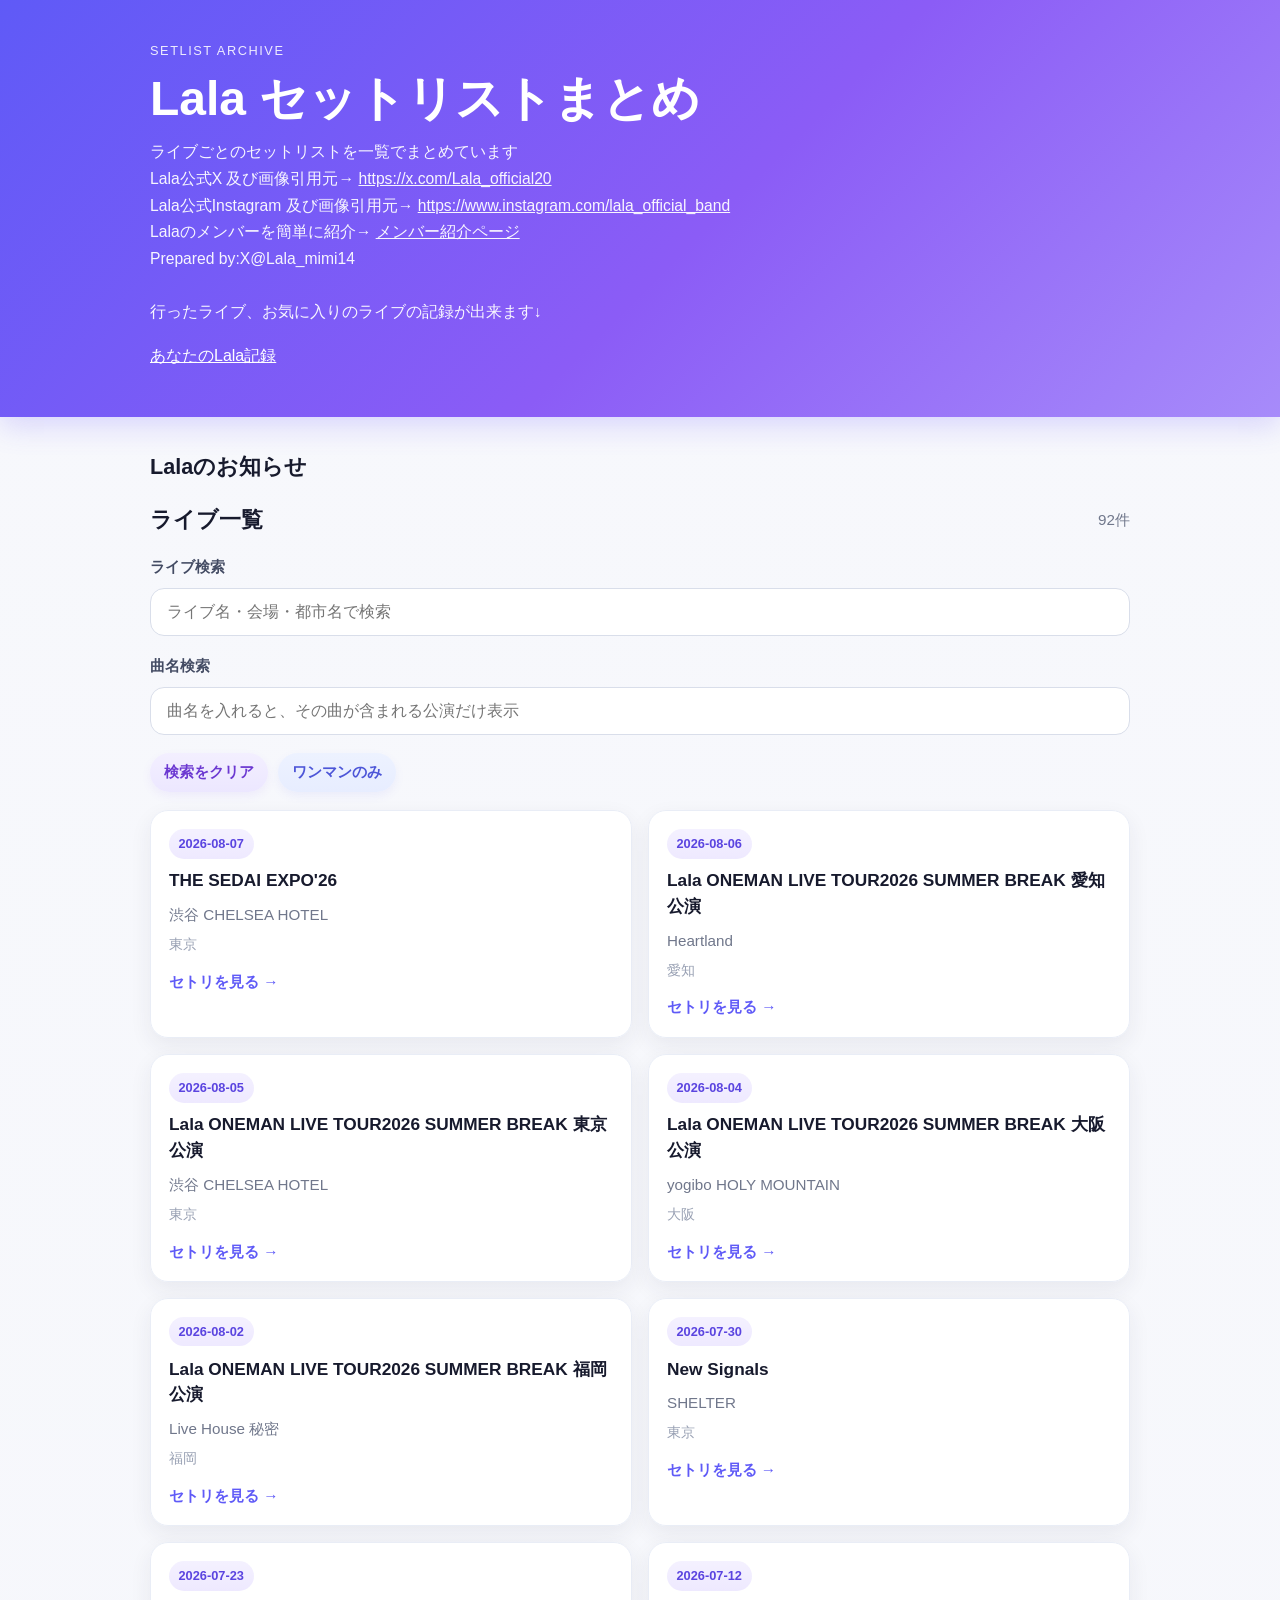
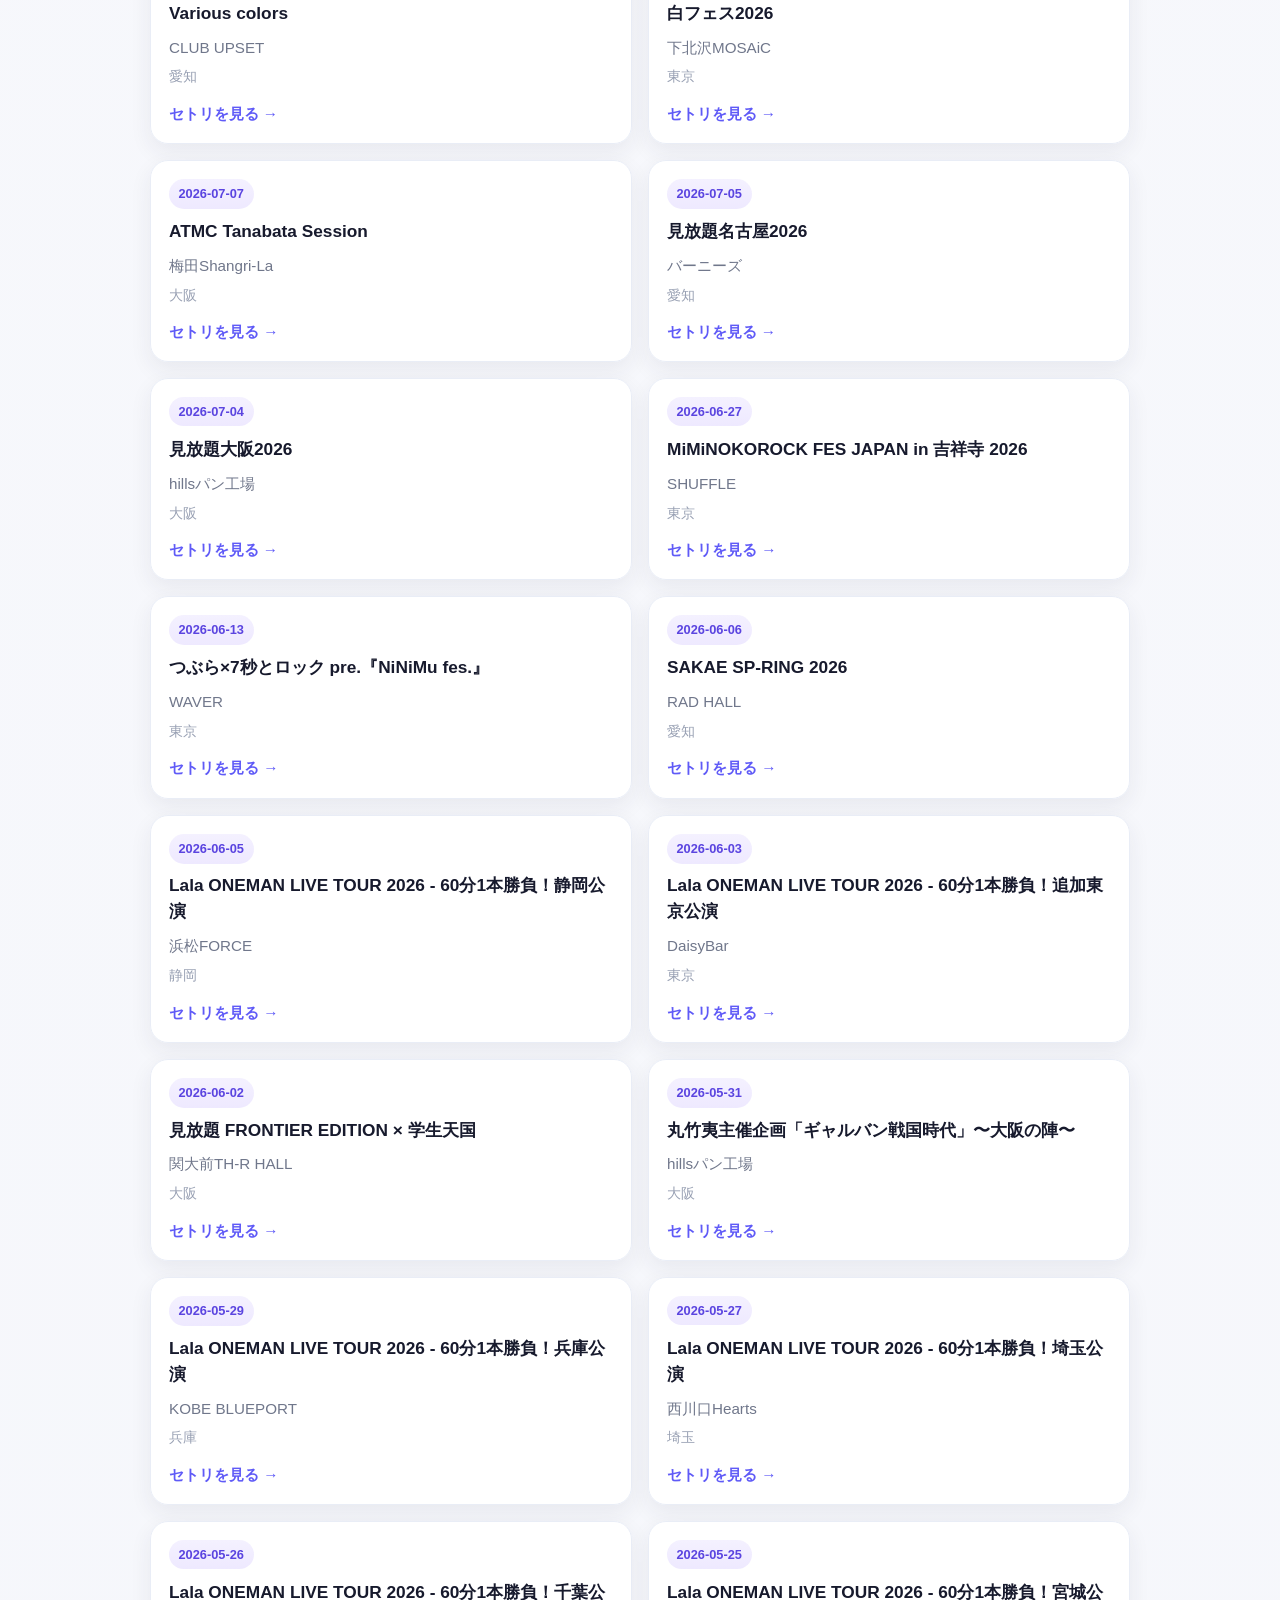
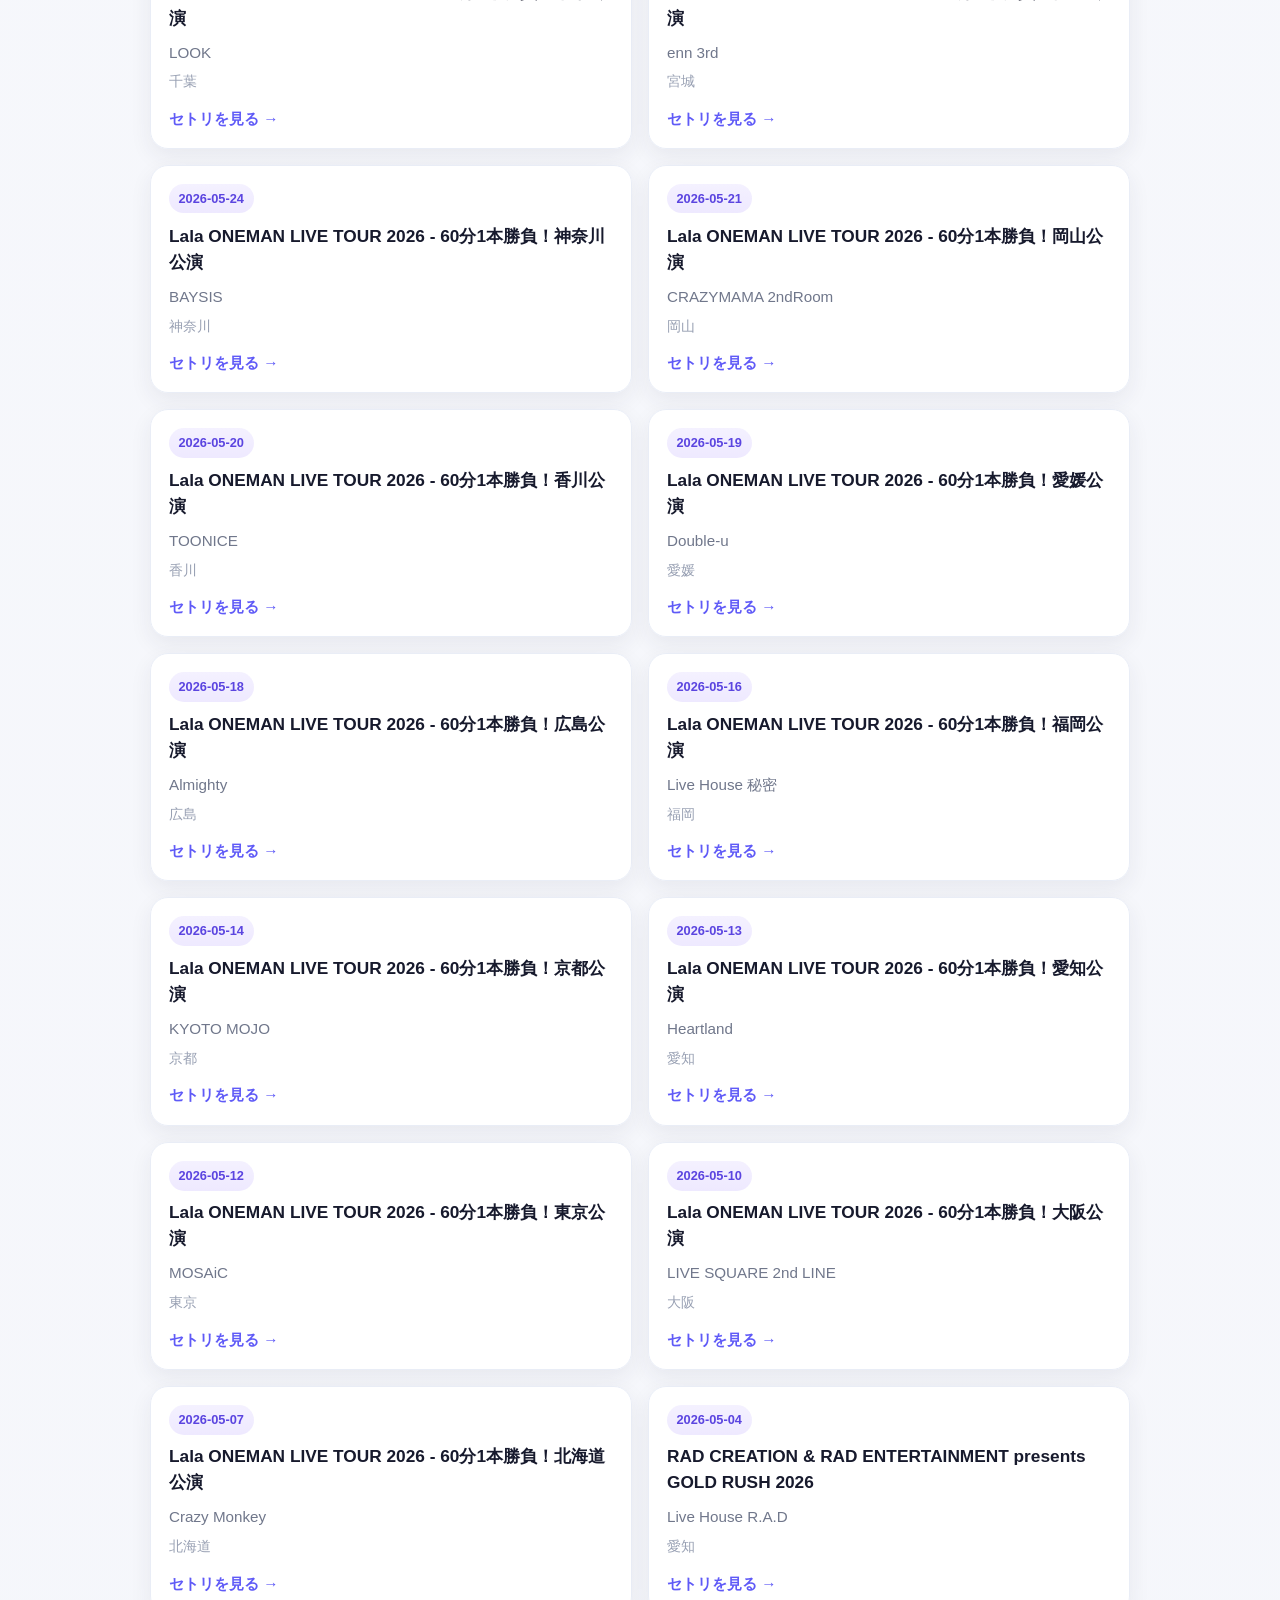
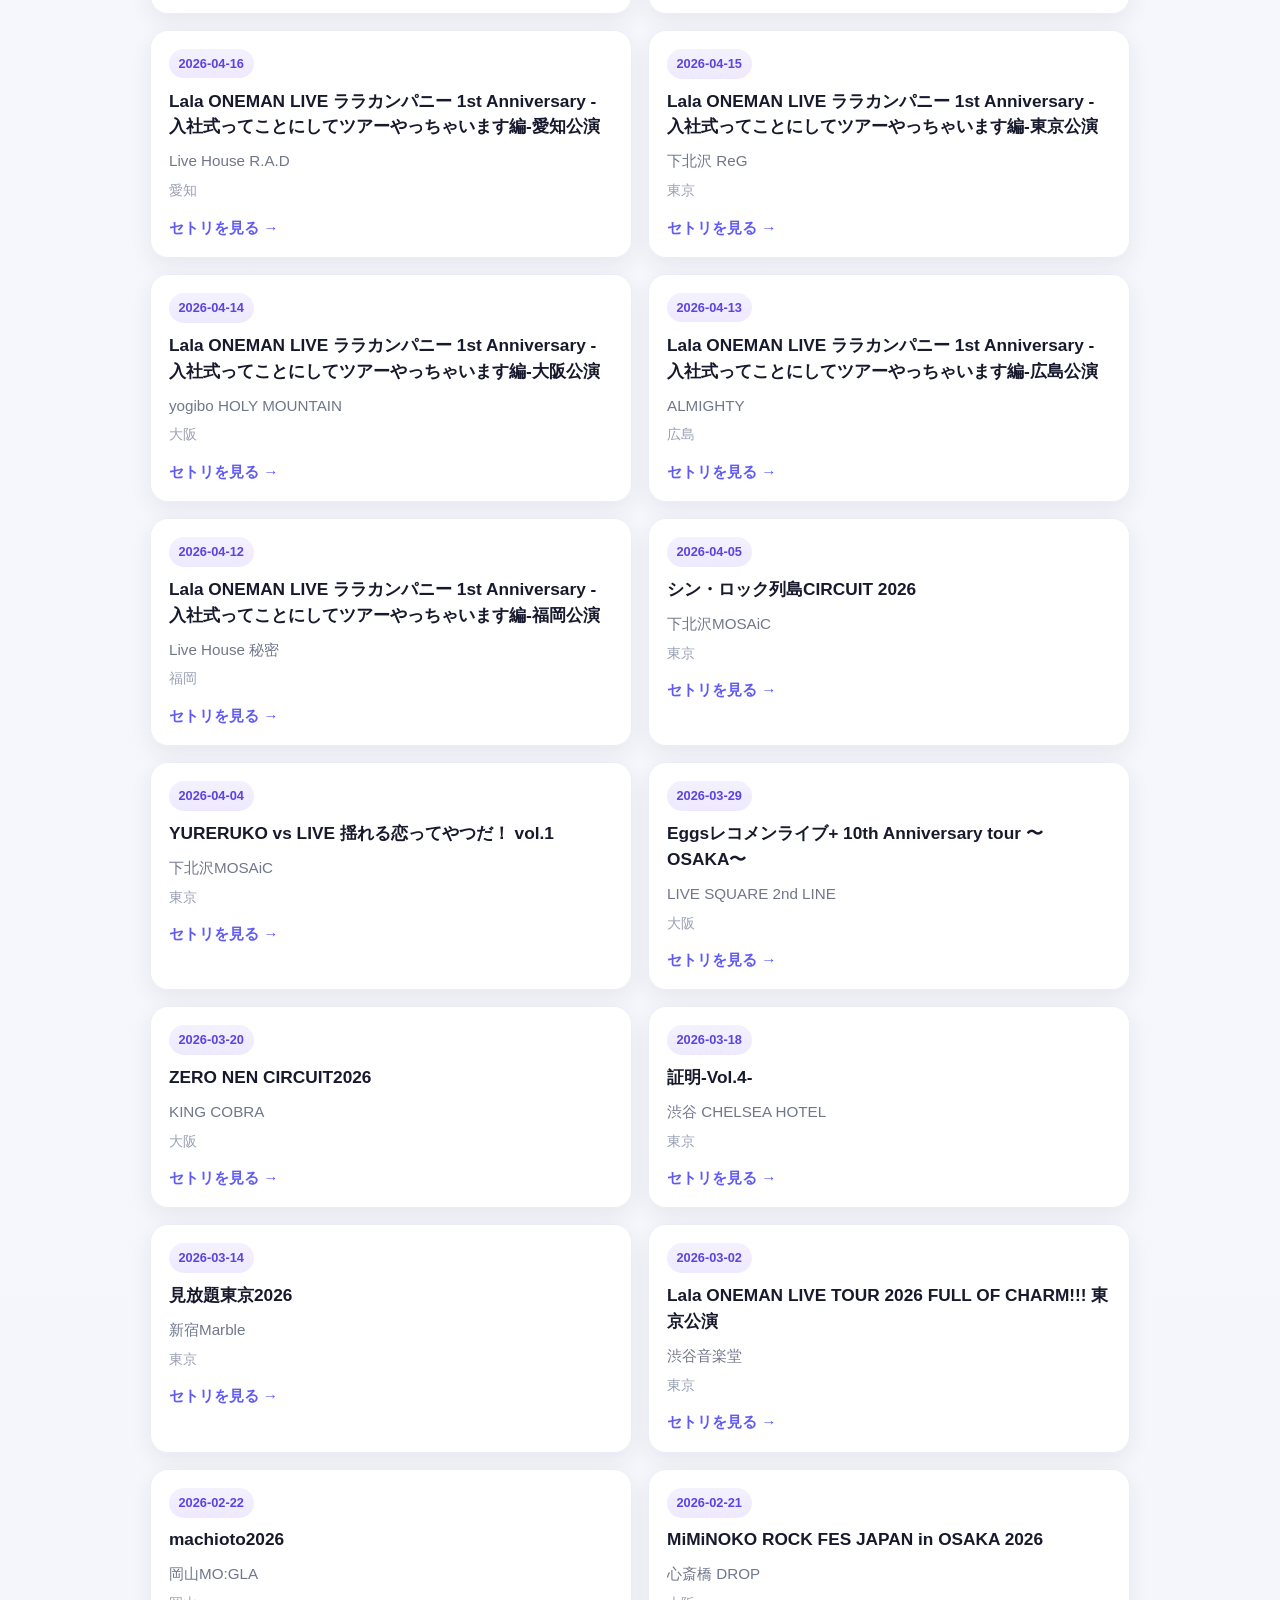
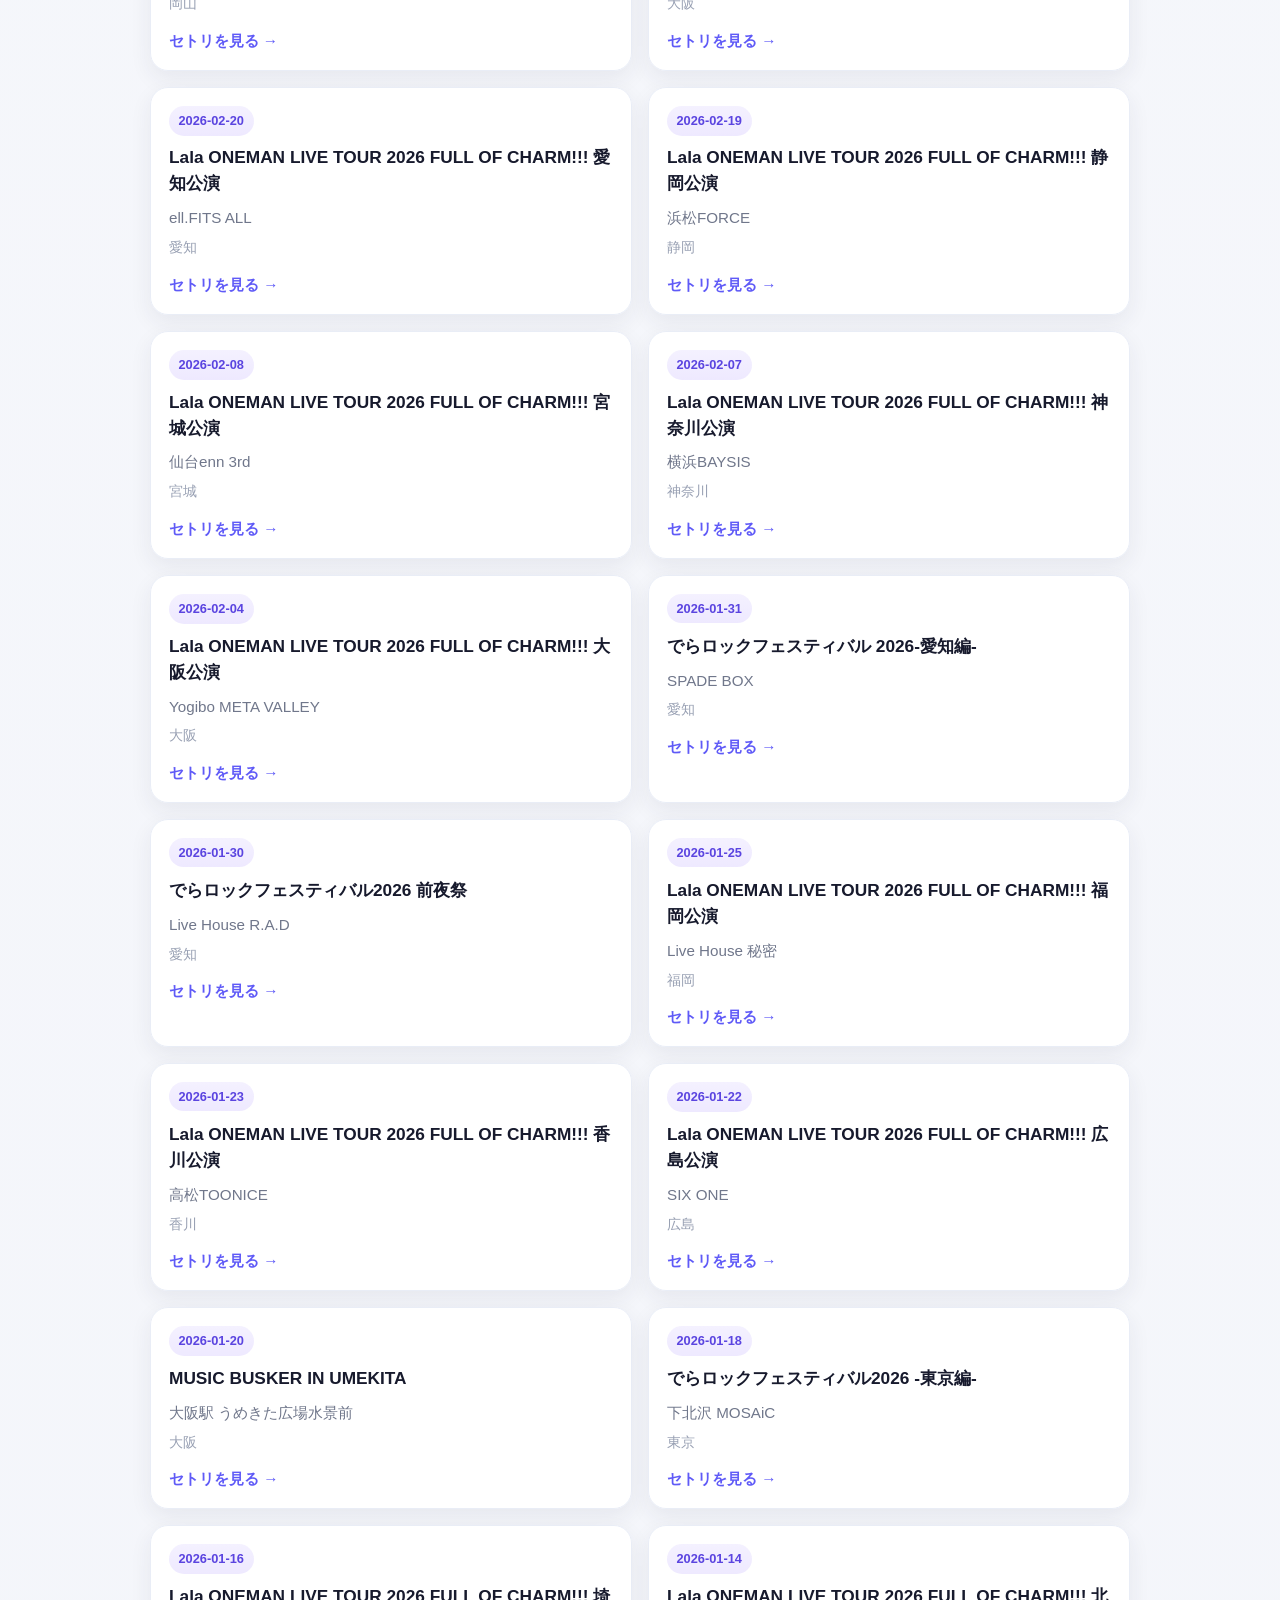
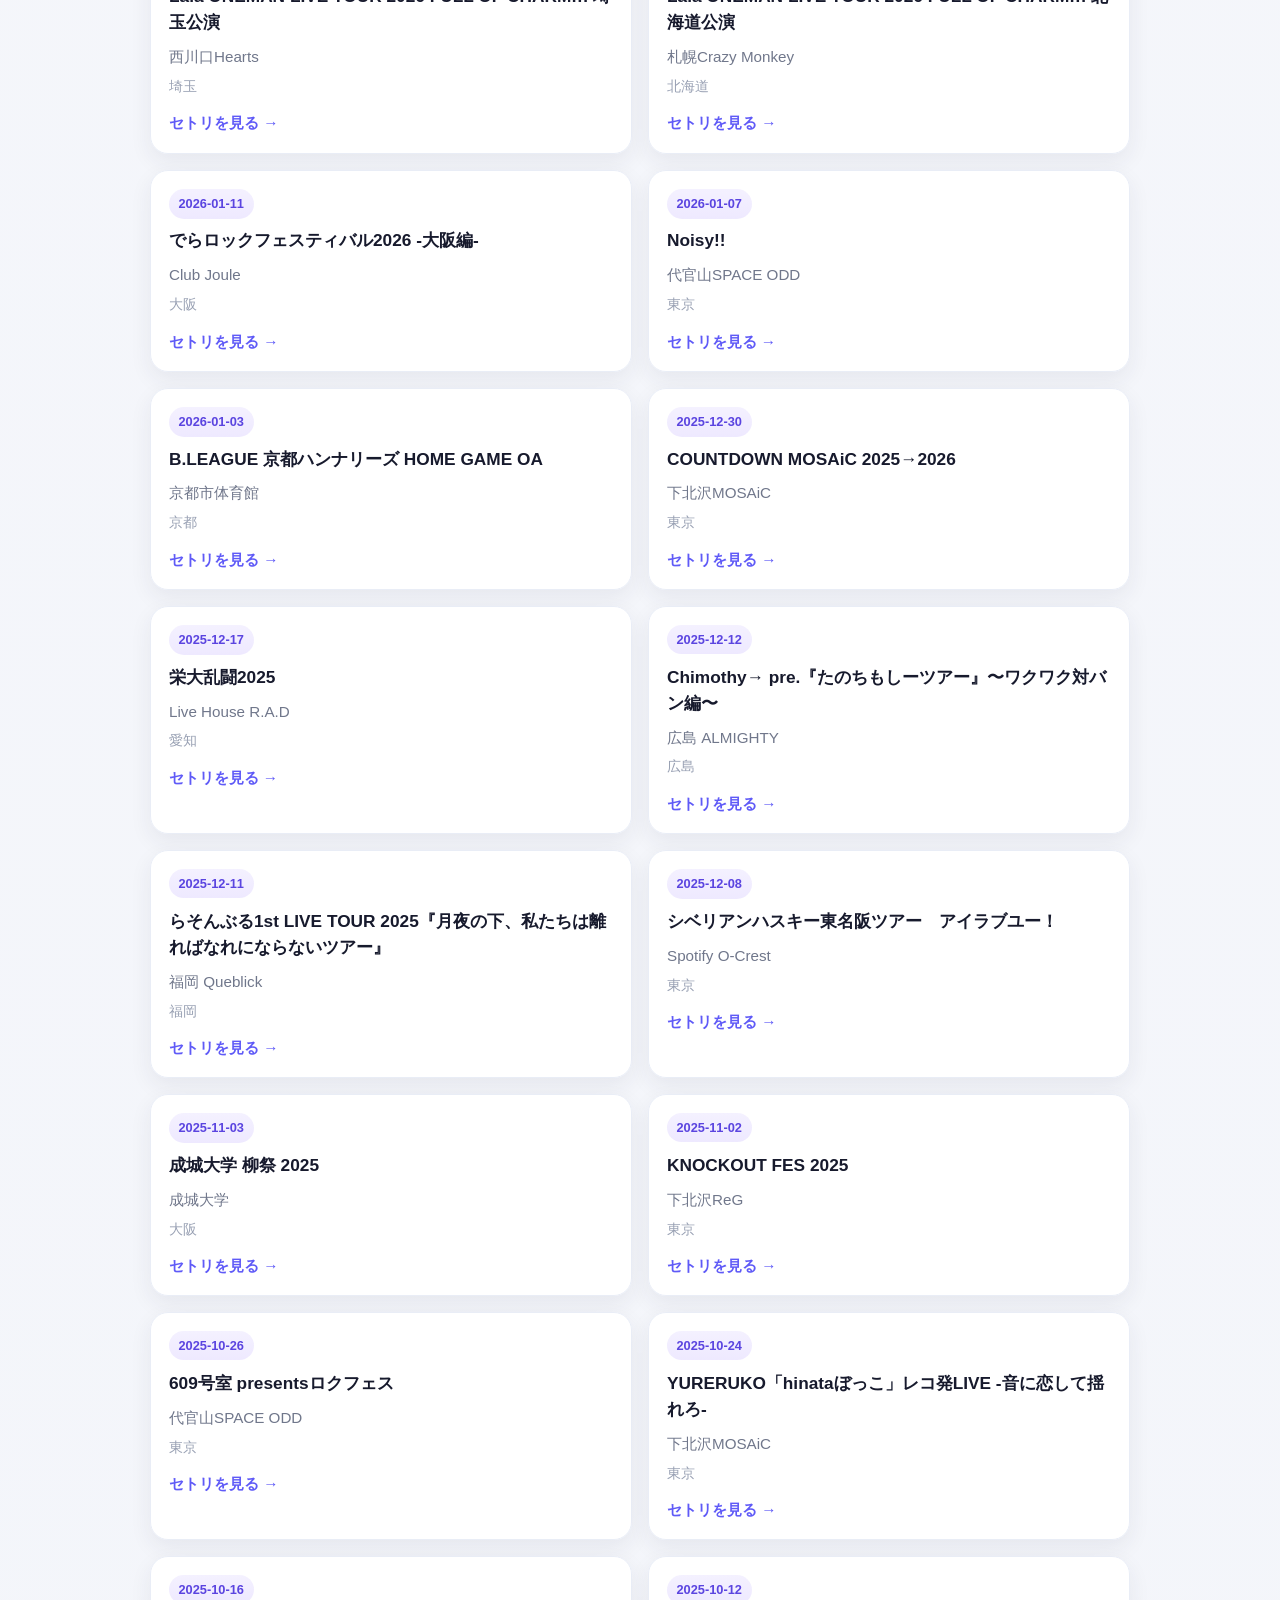
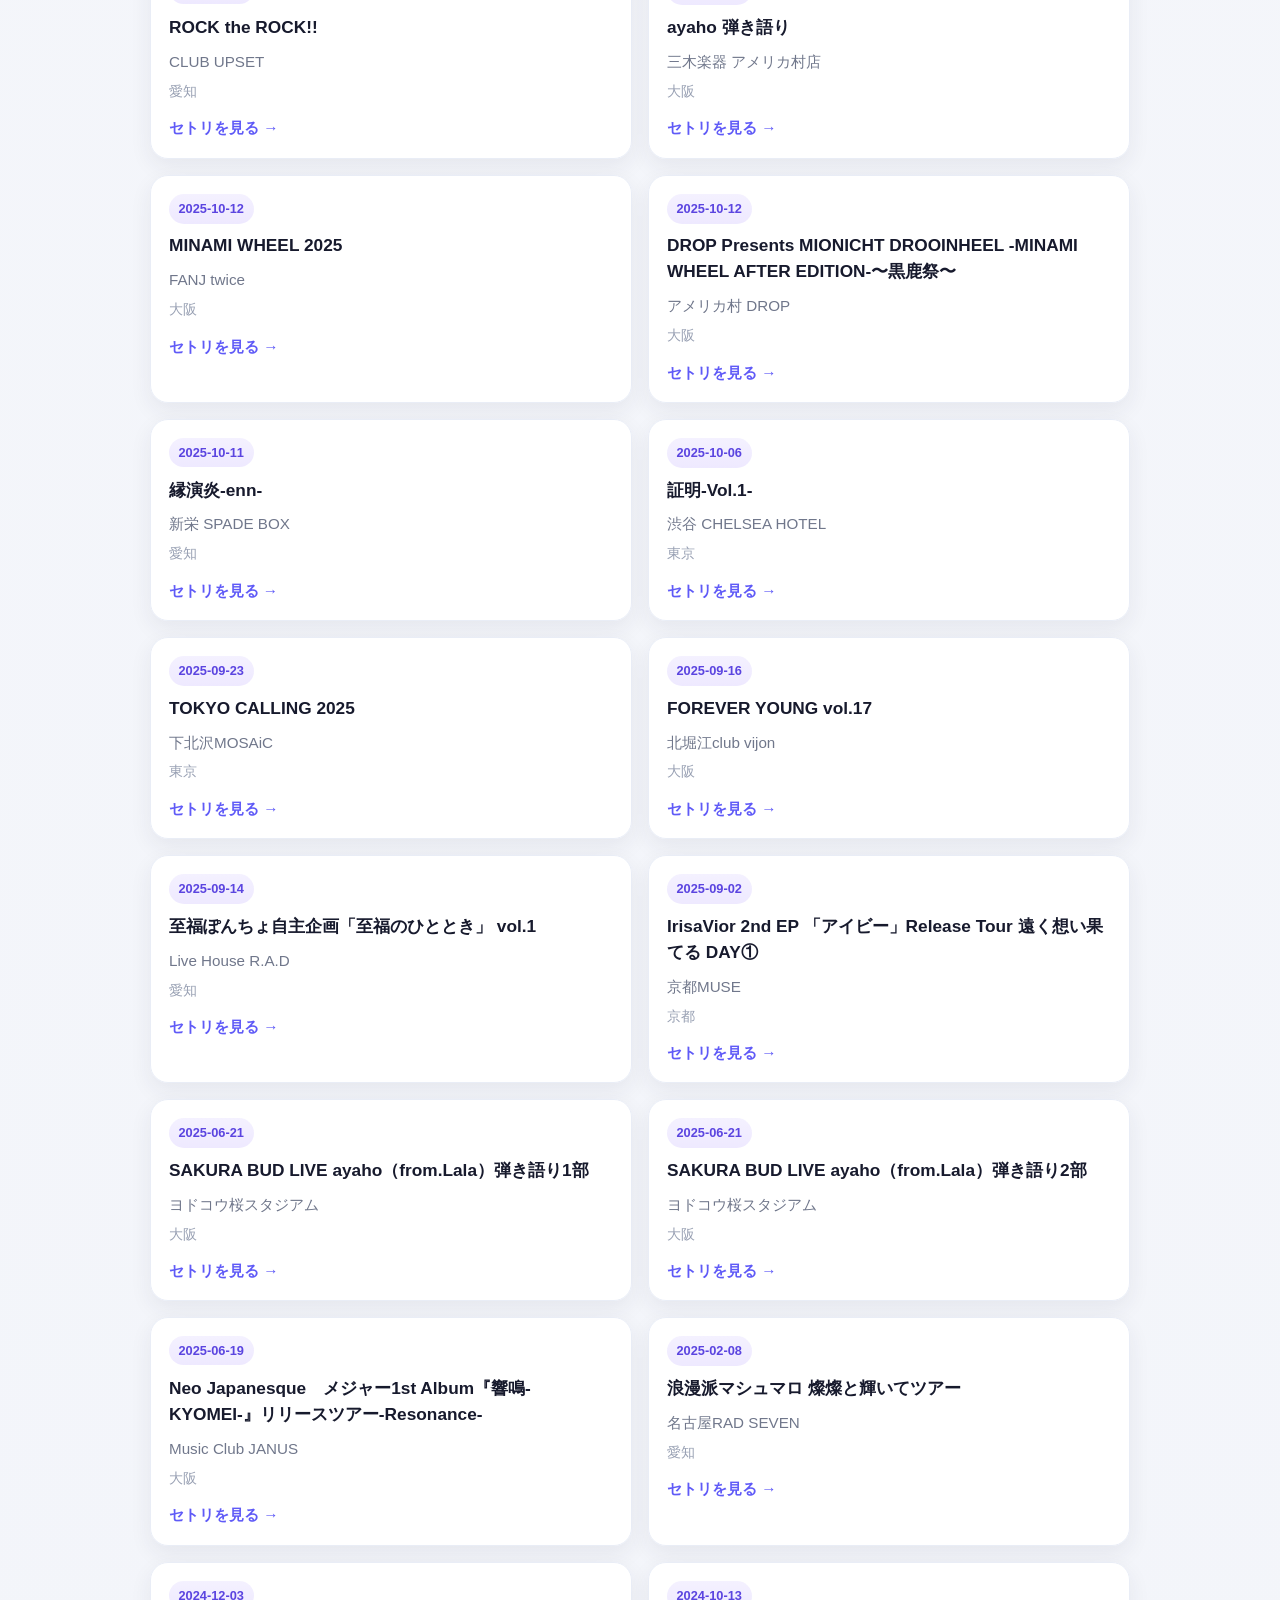
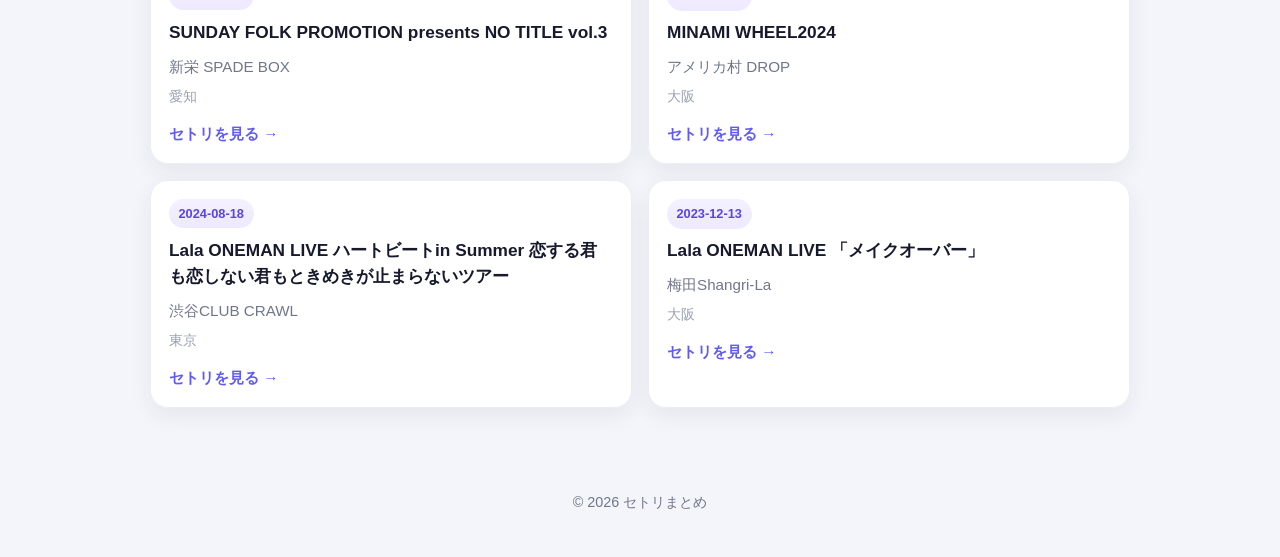
==== index.html @ 694df2a4 "Fix HTML encoding issues in index.html" ====
<!DOCTYPE html>
<html lang="ja">
  
<head>
  <meta charset="UTF-8" />
  <meta name="viewport" content="width=device-width, initial-scale=1.0" />
  <title>Lala セトリまとめ</title>
  <meta name="description" content="Lalaのライブのセットリストをまとめたページ" />

  <!-- OGP -->
  <meta property="og:type" content="website" />
  <meta property="og:title" content="Lala セトリまとめ" />
  <meta property="og:description" content="Lalaのライブごとのセットリストを一覧でまとめています" />
  <meta property="og:url" content="https://ulti0104.github.io/Lala-setlist/" />
  <meta property="og:site_name" content="Lala セトリまとめ" />
  <meta property="og:image" content="https://ulti0104.github.io/Lala-setlist/ogp.jpg?v=20260325" />
  <meta property="og:image:width" content="1200" />
  <meta property="og:image:height" content="630" />
  <meta property="og:locale" content="ja_JP" />

  <!-- X (Twitter) Card -->
  <meta name="twitter:card" content="summary_large_image" />
  <meta name="twitter:title" content="Lala セトリまとめ" />
  <meta name="twitter:description" content="Lalaのライブごとのセットリストを一覧でまとめています" />
  <meta name="twitter:image" content="https://ulti0104.github.io/Lala-setlist/ogp.jpg?v=20260325" />

  <link rel="stylesheet" href="style.css" />

  <!-- Google tag (gtag.js) -->
  <script async src="https://www.googletagmanager.com/gtag/js?id=G-FFBFNCYXK6"></script>
  <script>
    window.dataLayer = window.dataLayer || [];
    function gtag(){dataLayer.push(arguments);}
    gtag('js', new Date());

    gtag('config', 'G-FFBFNCYXK6');
  </script>
  
</head>

<body>
  <header class="site-header">
    <div class="wrap">
      <p class="site-subtitle">SETLIST ARCHIVE</p>
      <h1 class="site-title">Lala セットリストまとめ</h1>
      <p class="site-desc">
        ライブごとのセットリストを一覧でまとめています<br>
        Lala公式X 及び画像引用元→ <a href="https://x.com/Lala_official20" target="_blank" rel="noopener noreferrer">https://x.com/Lala_official20</a><br>
        Lala公式Instagram 及び画像引用元→ <a href="https://www.instagram.com/lala_official_band" target="_blank" rel="noopener noreferrer">https://www.instagram.com/lala_official_band</a><br>
        Lalaのメンバーを簡単に紹介→ <a href="members.html" target="_blank" rel="noopener noreferrer">メンバー紹介ページ</a><br>
        Prepared by:X@Lala_mimi14<br><br>
        行ったライブ、お気に入りのライブの記録が出来ます↓
        <p class="header-nav">
        <a href="my-record.html">あなたのLala記録</a>
        </p>
      </p>
    </div>
  </header>



  <main class="wrap">

      <!-- Lalaのお知らせ -->
  <section class="section-block">
    <h2 class="section-title">Lalaのお知らせ</h2>

    <blockquote class="twitter-tweet">
      <a href="https://x.com/lala_official20/status/2087464618864304329?s=46"></a>
    </blockquote>

    <script async src="https://platform.twitter.com/widgets.js" charset="utf-8"></script>
  </section>
    

    <section class="section-block">
      <div class="section-head">
        <h2 class="section-title">ライブ一覧</h2>
        <p class="count-text" id="liveCount">0件</p>
      </div>

      <!-- ライブ情報検索 -->
      <div class="search-box">
        <label class="search-label" for="searchInput">ライブ検索</label>
        <input
          type="text"
          id="searchInput"
          class="search-input"
          placeholder="ライブ名・会場・都市名で検索"
        />
      </div>

      <!-- 曲名検索 -->
      <div class="search-box">
        <label class="search-label" for="songSearchInput">曲名検索</label>
        <input
          type="text"
          id="songSearchInput"
          class="search-input"
          placeholder="曲名を入れると、その曲が含まれる公演だけ表示"
        />
      </div>

      <div class="filter-actions">
        <button id="clearButton" class="clear-button" type="button">検索をクリア</button>
        <button id="onemanButton" class="oneman-button" type="button">ワンマンのみ</button>
      </div>

      <div class="live-grid" id="liveList"></div>

      <p class="empty-text" id="emptyText" style="display: none;">
        該当するライブがありません。
      </p>
    </section>
  </main>

  <footer class="site-footer">
    <div class="wrap">
      <p>© 2026 セトリまとめ</p>
    </div>
  </footer>

  <script src="data.js"></script>
  <script>
    const liveList = document.getElementById("liveList");
    const liveCount = document.getElementById("liveCount");
    const searchInput = document.getElementById("searchInput");
    const songSearchInput = document.getElementById("songSearchInput");
    const emptyText = document.getElementById("emptyText");
    const clearButton = document.getElementById("clearButton");
    const onemanButton = document.getElementById("onemanButton");

    // 新しい順
    const sortedLives = [...liveData].sort((a, b) => new Date(b.date) - new Date(a.date));

    function normalizeText(text) {
      return (text || "")
        .toString()
        .toLowerCase()
        .replace(/[\u200B-\u200D\uFEFF]/g, "") // 不可視文字除去
        .replace(/\u00A0/g, " ")               // nbsp → 半角スペース
        .replace(/\s+/g, "")
        .replace(/[　]/g, "");
    }

    function getQueryParam(name) {
      const params = new URLSearchParams(window.location.search);
      return params.get(name) || "";
    }

    function renderLives() {
      const liveKeyword = normalizeText(searchInput.value);
      const songKeyword = normalizeText(songSearchInput.value);
      const secretMode = liveKeyword === "くまきち";

      const filtered = sortedLives.filter(live => {
        // ライブ情報検索対象
        const liveTarget = normalizeText([
          live.date,
          live.title,
          live.venue,
          live.city
        ].join(" "));

        // 曲検索対象（本編 + アンコール）
        const songs = [
          ...(live.setlistMain || []),
          ...(live.setlistEncore || [])
        ];
        const songTarget = normalizeText(songs.join(" "));

        const matchLive =
        secretMode ||
        !liveKeyword ||
        liveTarget.includes(liveKeyword);
　　　　　const matchSong = !songKeyword || songTarget.includes(songKeyword);
　　　　　const matchSecret = !secretMode || live.attended;

　　　　　return matchLive && matchSong && matchSecret;
      });

      liveList.innerHTML = "";

      if (filtered.length === 0) {
        emptyText.style.display = "block";
      } else {
        emptyText.style.display = "none";
      }

      liveCount.textContent = `${filtered.length}件`;

      filtered.forEach(live => {
        const songs = [
          ...(live.setlistMain || []),
          ...(live.setlistEncore || [])
        ];

        const isSongMatched = songKeyword && songs.some(song =>
          normalizeText(song).includes(songKeyword)
        );

        const card = document.createElement("a");
        card.className = "live-card";
        card.href = `live.html?id=${encodeURIComponent(live.id)}`;

        card.innerHTML = `
          <div class="live-date">${live.date}</div>
          <h3 class="live-name">${live.title}</h3>
          <p class="live-place">${live.venue}</p>
          <p class="live-meta">${live.city}</p>
          ${
            isSongMatched
              ? `<p class="song-hit-badge">この公演に曲名が含まれています</p>`
              : ""
          }
          <span class="live-link">セトリを見る →</span>
        `;

        liveList.appendChild(card);
      });
    }

    searchInput.addEventListener("input", renderLives);
    songSearchInput.addEventListener("input", renderLives);

    clearButton.addEventListener("click", () => {
      searchInput.value = "";
      songSearchInput.value = "";
      renderLives();

      const url = new URL(window.location.href);
      url.searchParams.delete("song");
      window.history.replaceState({}, "", url);
    });

    onemanButton.addEventListener("click", () => {
      searchInput.value = "Lala ONEMAN";
      renderLives();
    });

    // 曲一覧ページから ?song=曲名 で来たとき自動入力
    const initialSong = getQueryParam("song");
    if (initialSong) {
      songSearchInput.value = initialSong;
    }

    renderLives();


    const scrollKey = "scrollPosition_" + location.pathname;

    // スクロール位置を保存
    window.addEventListener("scroll", () => {
    sessionStorage.setItem(scrollKey, window.scrollY);
    });

    // ページ読み込み後に復元
    window.addEventListener("load", () => {
    const savedPosition = sessionStorage.getItem(scrollKey);

    if (savedPosition !== null) {
    setTimeout(() => {
      window.scrollTo({
        top: Number(savedPosition),
        behavior: "instant"
      });
    }, 100);
    }
  });
    
  </script>
</body>
</html>
---- style.css ----
/* ===== Base ===== */
* {
  box-sizing: border-box;
}

:root {
  --bg: #f5f6fb;
  --card: #ffffff;
  --text: #23263a;
  --muted: #70778b;
  --line: #e7eaf3;
  --line-soft: #f1f4fa;

  /* main accent */
  --primary: #6d5dfc;
  --primary-2: #8b5cf6;
  --primary-soft: #f2efff;
  --primary-text: #5b45e0;

  /* accent red/pink */
  --danger: #ff4d6d;
  --danger-soft: rgba(255, 77, 109, 0.08);
  --danger-soft-hover: rgba(255, 77, 109, 0.14);
  --danger-line: rgba(255, 77, 109, 0.22);
  --danger-line-hover: rgba(255, 77, 109, 0.34);

  /* shadows */
  --shadow-sm: 0 6px 18px rgba(38, 45, 72, 0.05);
  --shadow-md: 0 10px 28px rgba(38, 45, 72, 0.08);
  --shadow-lg: 0 14px 36px rgba(38, 45, 72, 0.12);
}

body {
  margin: 0;
  font-family: -apple-system, BlinkMacSystemFont, "Hiragino Sans", "Yu Gothic", sans-serif;
  background: linear-gradient(180deg, #f7f8fc 0%, #f3f5fa 100%);
  color: var(--text);
  line-height: 1.7;
  -webkit-font-smoothing: antialiased;
  text-rendering: optimizeLegibility;
}

a {
  color: inherit;
}

.wrap {
  width: min(100% - 32px, 980px);
  margin: 0 auto;
}

/* ===== Header ===== */
.site-header {
  background: linear-gradient(135deg, #5f5af7 0%, #8b5cf6 55%, #a78bfa 100%);
  color: #fff;
  padding: 40px 0 32px;
  box-shadow: 0 8px 28px rgba(109, 93, 252, 0.24);
}

.site-subtitle {
  margin: 0 0 8px;
  font-size: 0.8rem;
  letter-spacing: 0.12em;
  opacity: 0.88;
}

.site-title {
  margin: 0;
  font-size: clamp(2rem, 6vw, 3rem);
  line-height: 1.2;
}

.site-desc {
  margin: 12px 0 0;
  font-size: 0.98rem;
  opacity: 0.94;
}

/* ===== Main ===== */
main {
  padding: 24px 0 48px;
}

.notice-box {
  background: linear-gradient(180deg, #fffaf0, #fff6dd);
  border: 1px solid #f4d58d;
  color: #7a5a00;
  border-radius: 14px;
  padding: 14px 16px;
  margin-bottom: 24px;
  box-shadow: var(--shadow-sm);
}

.notice-box p {
  margin: 0;
  font-size: 0.95rem;
}

.section-block {
  margin-top: 8px;
}

.section-head {
  display: flex;
  justify-content: space-between;
  align-items: center;
  gap: 12px;
  margin-bottom: 16px;
  flex-wrap: wrap;
}

.section-title {
  margin: 0;
  font-size: 1.35rem;
  color: #171a2d;
}

.count-text {
  margin: 0;
  color: var(--muted);
  font-size: 0.95rem;
}

/* ===== Search ===== */
.search-box {
  margin-bottom: 18px;
}

.search-label {
  display: block;
  margin-bottom: 8px;
  font-size: 0.92rem;
  font-weight: 700;
  color: #434b63;
}

.search-input {
  width: 100%;
  border: 1px solid #d9deea;
  border-radius: 14px;
  padding: 14px 16px;
  font-size: 1rem;
  background: rgba(255, 255, 255, 0.96);
  outline: none;
  transition: border-color 0.18s ease, box-shadow 0.18s ease, background 0.18s ease;
}

.search-input:focus {
  border-color: var(--primary-2);
  box-shadow: 0 0 0 4px rgba(139, 92, 246, 0.12);
  background: #fff;
}

/* ===== Filter Buttons ===== */
.filter-actions {
  margin-bottom: 18px;
  display: flex;
  gap: 10px;
  flex-wrap: wrap;
}

.clear-button,
.oneman-button {
  appearance: none;
  border: none;
  font-weight: 700;
  border-radius: 999px;
  padding: 10px 14px;
  cursor: pointer;
  font-size: 0.92rem;
  transition: transform 0.16s ease, opacity 0.16s ease, box-shadow 0.16s ease;
}

.clear-button {
  background: linear-gradient(180deg, #f3efff, #ece7ff);
  color: #6b38d1;
  box-shadow: 0 4px 10px rgba(139, 92, 246, 0.08);
}

.oneman-button {
  background: linear-gradient(180deg, #edf2ff, #e7edff);
  color: #4d56d8;
  box-shadow: 0 4px 10px rgba(99, 102, 241, 0.08);
}

.clear-button:hover,
.oneman-button:hover {
  opacity: 0.96;
  transform: translateY(-1px);
}

/* ===== Live List ===== */
.live-grid {
  display: grid;
  gap: 16px;
}

.live-card {
  display: block;
  text-decoration: none;
  background: rgba(255, 255, 255, 0.96);
  backdrop-filter: blur(6px);
  border-radius: 18px;
  padding: 18px 18px 16px;
  box-shadow: 0 8px 22px rgba(38, 45, 72, 0.07);
  border: 1px solid #e9edf6;
  transition: transform 0.18s ease, box-shadow 0.18s ease, border-color 0.18s ease;
}

.live-card:hover {
  transform: translateY(-3px);
  box-shadow: var(--shadow-lg);
  border-color: #dcd8ff;
}

.live-date {
  display: inline-block;
  background: linear-gradient(180deg, #f4f1ff, #eee9ff);
  color: var(--primary-text);
  font-weight: 700;
  font-size: 0.8rem;
  padding: 4px 10px;
  border-radius: 999px;
  margin-bottom: 10px;
}

.live-name {
  margin: 0;
  font-size: 1.08rem;
  line-height: 1.5;
  color: #171a2d;
}

.live-place {
  margin: 8px 0 0;
  color: var(--muted);
  font-size: 0.95rem;
}

.live-meta {
  margin: 4px 0 0;
  color: #98a0b3;
  font-size: 0.9rem;
}

.live-link {
  display: inline-block;
  margin-top: 12px;
  color: #5f5af7;
  font-weight: 700;
  font-size: 0.95rem;
}

.song-hit-badge {
  margin: 10px 0 0;
  display: inline-block;
  background: linear-gradient(180deg, #ecfeff, #dffafe);
  color: #0f766e;
  border: 1px solid #a5f3fc;
  border-radius: 999px;
  padding: 4px 10px;
  font-size: 0.8rem;
  font-weight: 700;
}

.empty-text {
  margin: 18px 0 0;
  color: var(--muted);
}

/* ===== Detail Page ===== */
.detail-main {
  padding: 24px 0 48px;
}

.detail-card {
  background: rgba(255, 255, 255, 0.97);
  border-radius: 20px;
  padding: 22px;
  box-shadow: var(--shadow-md);
  border: 1px solid #e9edf6;
}

.detail-meta {
  display: grid;
  gap: 8px;
  margin-bottom: 18px;
  color: #596176;
  font-size: 0.95rem;
}

.detail-title {
  margin: 0 0 12px;
  font-size: clamp(1.5rem, 5vw, 2.1rem);
  line-height: 1.35;
  color: #171a2d;
}

/* ===== Detail Image ===== */
.detail-image-wrap {
  margin: 0 0 20px;
}

.detail-image {
  display: block;
  width: 100%;
  max-width: 100%;
  border-radius: 16px;
  object-fit: cover;
  box-shadow: 0 10px 28px rgba(30, 41, 59, 0.1);
}

/* ===== Section Titles ===== */
.detail-section-title {
  margin: 24px 0 12px;
  font-size: 1.2rem;
  color: #171a2d;
}

.detail-section-title-row {
  display: flex;
  align-items: center;
  justify-content: space-between;
  gap: 12px;
  margin: 24px 0 12px;
  flex-wrap: wrap;
}

.detail-section-title-row .detail-section-title {
  margin: 0;
}

/* ===== Copy Button ===== */
.copy-setlist-btn {
  appearance: none;
  border: 1px solid #c7d2fe;
  display: inline-flex;
  align-items: center;
  justify-content: center;
  background: linear-gradient(180deg, #f5f7ff, #e9eeff);
  color: #4353d6;
  font-weight: 700;
  border-radius: 999px;
  padding: 8px 14px;
  min-width: 72px;
  cursor: pointer;
  font-size: 0.88rem;
  line-height: 1.2;
  white-space: nowrap;
  flex-shrink: 0;
  box-shadow: 0 3px 10px rgba(99, 102, 241, 0.08);
  transition: transform 0.16s ease, box-shadow 0.16s ease, opacity 0.16s ease;
  user-select: none;
  -webkit-user-select: none;
  -webkit-touch-callout: none;
}

.copy-setlist-btn:hover {
  opacity: 0.96;
  transform: translateY(-1px);
  box-shadow: 0 5px 14px rgba(99, 102, 241, 0.12);
}

/* ===== Setlist Box ===== */
.setlist-box {
  background: linear-gradient(180deg, #fcfcff, #f7f9fd);
  border: 1px solid #e6ebf5;
  border-radius: 16px;
  padding: 18px 18px 18px 24px;
}

.setlist {
  margin: 0;
  padding-left: 1.4em;
}

.setlist li {
  margin-bottom: 8px;
}

.setlist li:last-child {
  margin-bottom: 0;
}

/* セトリ1行（曲名 + ▶︎ボタン） */
.setlist-item {
  display: grid;
  grid-template-columns: minmax(0, 1fr) auto;
  align-items: start;
  gap: 8px;
  width: 100%;
}

/* 曲名 */
.song-name {
  min-width: 0;
  line-height: 1.65;
  word-break: break-word;
  overflow-wrap: anywhere;
}

/* ▶︎ ボタン（小さく・主張弱め） */
.listen-btn {
  flex-shrink: 0;
  display: inline-flex;
  align-items: center;
  justify-content: center;
  align-self: start;
  margin: 1px 0 0;
  padding: 3px 8px;
  min-width: auto;
  font-size: 10px;
  line-height: 1;
  font-weight: 700;
  border: 1px solid var(--danger-line);
  border-radius: 999px;
  background: var(--danger-soft);
  color: #e13a5c;
  cursor: pointer;
  white-space: nowrap;
  letter-spacing: 0.01em;
  transition: background 0.18s ease, border-color 0.18s ease, color 0.18s ease, transform 0.18s ease;
  user-select: none;
  -webkit-user-select: none;
  -webkit-touch-callout: none;
}

.listen-btn:hover {
  background: var(--danger-soft-hover);
  border-color: var(--danger-line-hover);
  color: #cf274a;
  transform: translateY(-1px);
}

/* ===== Apple Music Player ===== */
/* Apple Music プレイヤー全体 */
.apple-player-section {
  margin-top: 1.5rem;
  padding: 1rem;
  border-radius: 18px;
  background: linear-gradient(135deg, #fff8f8 0%, #ffeef1 100%);
  border: 1px solid #ffd6dc;
  box-shadow: 0 10px 24px rgba(255, 120, 140, 0.08);
}

/* 曲名タイトル */
.apple-player-title {
  margin: 0 0 0.85rem;
  font-size: 0.95rem;
  font-weight: 700;
  color: #8f4a56;
  background: rgba(255, 255, 255, 0.78);
  padding: 0.55rem 0.8rem;
  border-radius: 12px;
  border: 1px solid rgba(255, 214, 220, 0.9);
}

/* iframe */
.apple-player-frame {
  width: 100%;
  height: 175px;
  border: 0;
  border-radius: 14px;
  overflow: hidden;
  background: #ffffff;
  box-shadow: inset 0 0 0 1px rgba(255, 225, 230, 0.9);
}

/* ===== Memo ===== */
.memo-box {
  margin-top: 18px;
  background: linear-gradient(180deg, #faf6ff, #f4edff);
  border: 1px solid #e8d8ff;
  border-radius: 16px;
  padding: 16px;
}

.memo-box p {
  margin: 0;
  white-space: pre-line;
}

/* ===== Back Link ===== */
.back-link {
  display: inline-block;
  margin-top: 20px;
  text-decoration: none;
  color: #5f5af7;
  font-weight: 700;
}

.back-link:hover {
  text-decoration: underline;
}

/* ===== Footer ===== */
.site-footer {
  padding: 20px 0 28px;
  color: var(--muted);
  font-size: 0.9rem;
  text-align: center;
}

/* ===== PC ===== */
@media (min-width: 768px) {
  .live-grid {
    grid-template-columns: repeat(2, 1fr);
  }

  .detail-card {
    padding: 28px;
  }

  .apple-player-frame {
    height: 175px;
  }
}

/* ===== Mobile Tuning ===== */
@media (max-width: 767px) {
  .detail-card {
    padding: 18px;
    border-radius: 18px;
  }

  .setlist-box {
    padding: 16px 14px 16px 20px;
  }

  .detail-section-title-row {
    align-items: flex-start;
  }

  .copy-setlist-btn {
    padding: 7px 12px;
    font-size: 0.84rem;
  }

/* ===== Detail Video ===== */
.detail-video {
  display: block;
  width: 100%;
  max-width: 100%;
  border-radius: 16px;
  background: #000;
  box-shadow: 0 10px 28px rgba(30, 41, 59, 0.12);
}

.twitter-tweet {
  margin: 0 auto !important;
}

/* ===== Header Navigation ===== */
.header-nav {
  margin: 18px 0 0;
}

.header-nav a {
  display: inline-block;
  padding: 8px 14px;
  border: 1px solid rgba(255, 255, 255, 0.45);
  border-radius: 999px;
  color: #fff;
  text-decoration: none;
  font-size: 0.9rem;
  font-weight: 700;
  background: rgba(255, 255, 255, 0.12);
  transition: background 0.18s ease, transform 0.18s ease;
}

.header-nav a:hover {
  background: rgba(255, 255, 255, 0.22);
  transform: translateY(-1px);
}

/* ========================================
   My Lala Record
======================================== */

.record-stats {
  display: grid;
  grid-template-columns: repeat(2, minmax(0, 1fr));
  gap: 14px;
  margin-top: 18px;
}

.record-stat-card {
  background: #ffffff;
  border: 1px solid #e9edf6;
  border-radius: 18px;
  padding: 20px 16px;
  text-align: center;
  box-shadow: var(--shadow-sm);

  display: flex;
  flex-direction: column;
  align-items: center;
}

.record-stat-icon {
  font-size: 1.5rem;
  margin-bottom: 4px;
}

.record-stat-number {
  font-size: 1.8rem;
  font-weight: 800;
  line-height: 1.2;
  color: #171a2d;
}

.record-stat-label {
  margin-top: 4px;
  color: var(--muted);
  font-size: 0.85rem;
}


/* ライブ一覧 */

.record-live-list {
  display: grid;
  gap: 12px;
}

.record-live-card {
  display: block;
  text-decoration: none;

  background: rgba(255, 255, 255, 0.96);
  border: 1px solid #e9edf6;
  border-radius: 16px;

  padding: 16px;

  box-shadow: var(--shadow-sm);

  transition:
    transform 0.18s ease,
    box-shadow 0.18s ease,
    border-color 0.18s ease;
}

.record-live-card:hover {
  transform: translateY(-2px);
  box-shadow: var(--shadow-md);
  border-color: #dcd8ff;
}


/* バックアップ */

.backup-box {
  background: linear-gradient(
    180deg,
    #f8f7ff,
    #f1efff
  );

  border: 1px solid #e3ddff;
  border-radius: 18px;

  padding: 18px;
}

.backup-box p {
  margin: 0 0 16px;
  color: #596176;
  font-size: 0.92rem;
}


/* ボタン */

.backup-actions {
  display: flex;
  gap: 10px;
  flex-wrap: wrap;
}

.record-button {
  appearance: none;

  display: inline-flex;
  align-items: center;
  justify-content: center;

  border: none;
  border-radius: 999px;

  padding: 10px 16px;

  font-size: 0.9rem;
  font-weight: 700;

  cursor: pointer;

  text-decoration: none;

  transition:
    transform 0.16s ease,
    opacity 0.16s ease,
    box-shadow 0.16s ease;
}

.record-button:hover {
  transform: translateY(-1px);
  opacity: 0.95;
}

.backup-button {
  background: linear-gradient(
    180deg,
    #eeeaff,
    #e5deff
  );

  color: #5b45e0;

  box-shadow:
    0 4px 10px
    rgba(109, 93, 252, 0.1);
}

.restore-button {
  background: linear-gradient(
    180deg,
    #edf2ff,
    #e5ebff
  );

  color: #4d56d8;

  box-shadow:
    0 4px 10px
    rgba(99, 102, 241, 0.1);
}


/* 削除 */

.danger-box {
  margin-top: 8px;

  background: #fff7f8;

  border: 1px solid #ffd9df;
  border-radius: 18px;

  padding: 18px;
}

.danger-box p {
  margin: 0 0 14px;

  color: #7c4a55;
  font-size: 0.9rem;
}

.danger-button {
  background: #fff0f2;
  color: #d13c59;

  border: 1px solid #ffcbd3;
}


/* ヘッダーのナビゲーション */

.header-nav {
  margin: 18px 0 0;
}

.header-nav a {
  display: inline-block;

  padding: 8px 14px;

  border: 1px solid rgba(255, 255, 255, 0.45);
  border-radius: 999px;

  color: #fff;
  text-decoration: none;

  font-size: 0.9rem;
  font-weight: 700;

  background: rgba(255, 255, 255, 0.12);

  transition:
    background 0.18s ease,
    transform 0.18s ease;
}

.header-nav a:hover {
  background: rgba(255, 255, 255, 0.22);
  transform: translateY(-1px);
}


/* スマホ */

@media (max-width: 767px) {

  .record-stats {
    gap: 10px;
  }

  .record-stat-card {
    padding: 16px 10px;
  }

  .record-stat-number {
    font-size: 1.55rem;
  }

  .backup-actions {
    flex-direction: column;
  }

  .backup-actions .record-button {
    width: 100%;
  }

}

/* ========================================
   Live Record Buttons
======================================== /

.live-record-actions {
  display: flex;
  gap: 10px;
  flex-wrap: wrap;

  margin: 14px 0 20px;
}

.live-record-button {
  appearance: none;

  border-radius: 999px;

  padding: 9px 14px;

  font-size: 0.9rem;
  font-weight: 700;

  cursor: pointer;

  transition:
    transform 0.16s ease,
    background 0.16s ease,
    border-color 0.16s ease,
    box-shadow 0.16s ease;
}

.live-record-button:hover {
  transform: translateY(-1px);
}


/ お気に入り /

.favorite-live-button {
  background: #fff6f8;
  color: #d13c59;

  border: 1px solid #ffcbd3;
}

.favorite-live-button.is-active {
  background: #ffe9ee;
  border-color: #ff9eb0;

  box-shadow:
    0 4px 12px
    rgba(255, 77, 109, 0.12);
}


/ 参加 */

.attended-live-button {
  background: #f3f6ff;
  color: #4d56d8;

  border: 1px solid #cfd6ff;
}

.attended-live-button.is-active {
  background: #e9edff;
  border-color: #aeb9ff;

  box-shadow:
    0 4px 12px
    rgba(99, 102, 241, 0.12);
}


@media (max-width: 767px) {

  .live-record-actions {
    gap: 8px;
  }

  .live-record-button {
    font-size: 0.84rem;
    padding: 8px 12px;
  }

}
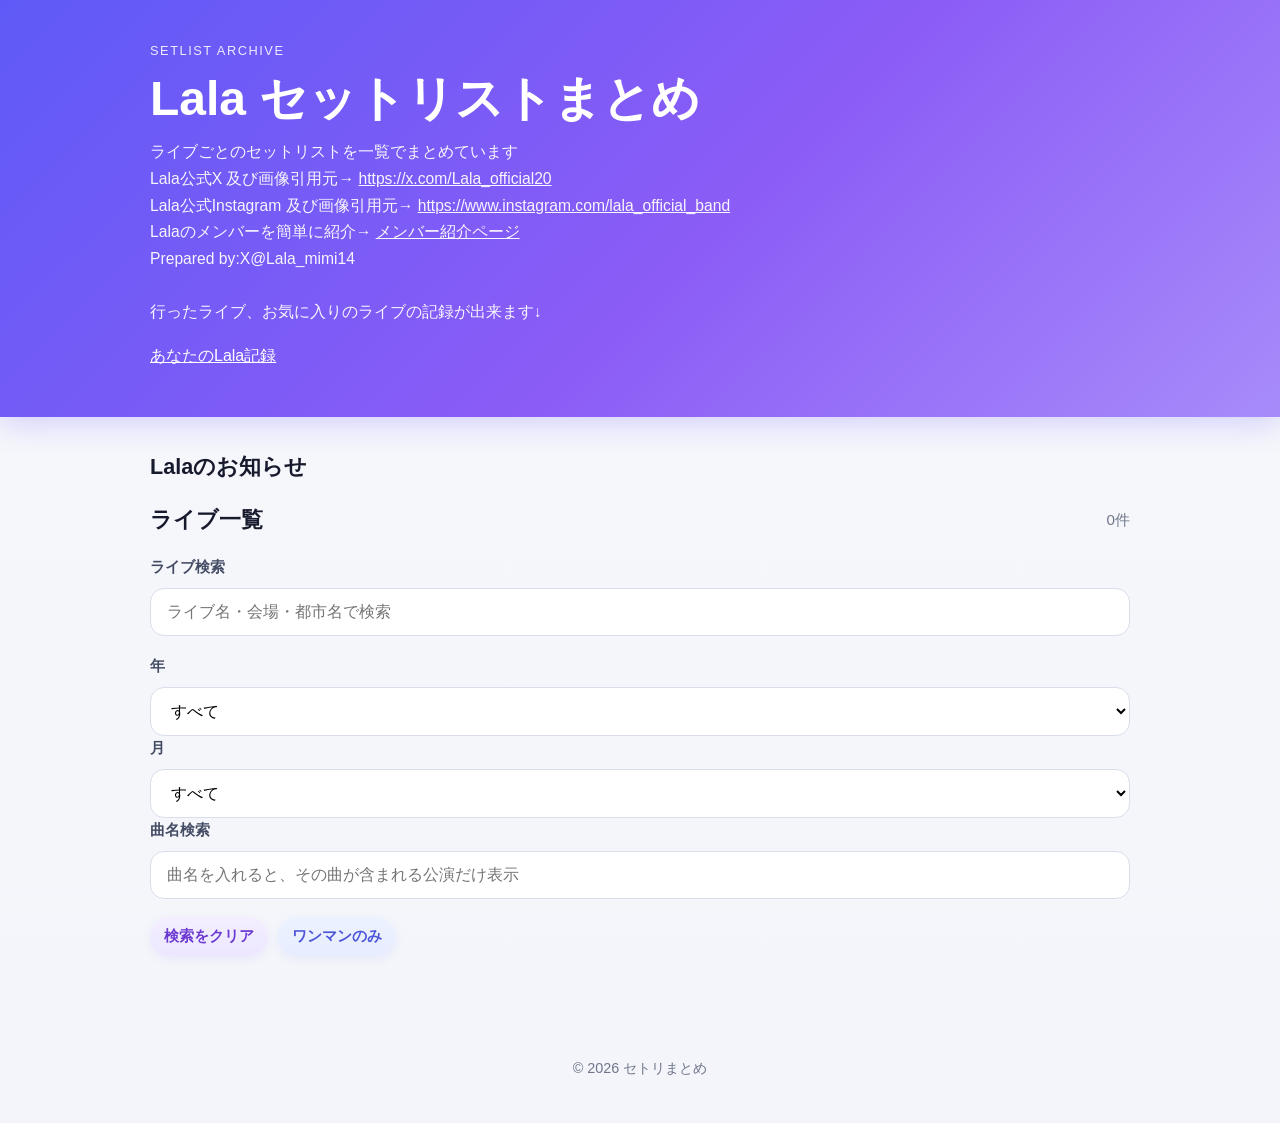
==== commit 42631530: "Update index.html" ====
--- a/index.html
+++ b/index.html
@@ -48,7 +48,8 @@
         Lala公式X 及び画像引用元→ <a href="https://x.com/Lala_official20" target="_blank" rel="noopener noreferrer">https://x.com/Lala_official20</a><br>
         Lala公式Instagram 及び画像引用元→ <a href="https://www.instagram.com/lala_official_band" target="_blank" rel="noopener noreferrer">https://www.instagram.com/lala_official_band</a><br>
         Lalaのメンバーを簡単に紹介→ <a href="members.html" target="_blank" rel="noopener noreferrer">メンバー紹介ページ</a><br>
-        Prepared by:X@Lala_mimi14<br><br>
+        Prepared by:X@Lala_mimi14<br>
+        　<br>
         行ったライブ、お気に入りのライブの記録が出来ます↓
         <p class="header-nav">
         <a href="my-record.html">あなたのLala記録</a>
@@ -90,6 +91,23 @@
         />
       </div>
 
+      <!-- 年月検索 -->
+      <div class="date-filter">
+      <div class="date-filter-item">
+      <label class="search-label" for="yearFilter">年</label>
+      <select id="yearFilter" class="search-input">
+      <option value="">すべて</option>
+      </select>
+      </div>
+
+      <div class="date-filter-item">
+      <label class="search-label" for="monthFilter">月</label>
+      <select id="monthFilter" class="search-input">
+      <option value="">すべて</option>
+      </select>
+      </div>
+      </div>
+
       <!-- 曲名検索 -->
       <div class="search-box">
         <label class="search-label" for="songSearchInput">曲名検索</label>
@@ -129,10 +147,33 @@
     const emptyText = document.getElementById("emptyText");
     const clearButton = document.getElementById("clearButton");
     const onemanButton = document.getElementById("onemanButton");
+    const yearFilter = document.getElementById("yearFilter");
+    const monthFilter = document.getElementById("monthFilter");
 
     // 新しい順
     const sortedLives = [...liveData].sort((a, b) => new Date(b.date) - new Date(a.date));
 
+    // 年の選択肢を作成
+    const years = [...new Set(
+    liveData.map(live => new Date(live.date).getFullYear())
+    )].sort((a, b) => b - a);
+
+    years.forEach(year => {
+    const option = document.createElement("option");
+    option.value = year;
+    option.textContent = ${year}年;
+    yearFilter.appendChild(option);
+    });
+
+    // 月の選択肢を作成
+    for (let month = 1; month <= 12; month++) {
+    const option = document.createElement("option");
+    option.value = month;
+    option.textContent = ${month}月;
+    monthFilter.appendChild(option);
+    }
+
+    
     function normalizeText(text) {
       return (text || "")
         .toString()
@@ -151,9 +192,22 @@
     function renderLives() {
       const liveKeyword = normalizeText(searchInput.value);
       const songKeyword = normalizeText(songSearchInput.value);
+      const selectedYear = yearFilter.value;
+      const selectedMonth = monthFilter.value;
       const secretMode = liveKeyword === "くまきち";
 
       const filtered = sortedLives.filter(live => {
+
+      const liveDate = new Date(live.date);
+      const liveYear = liveDate.getFullYear();
+      const liveMonth = liveDate.getMonth() + 1;
+
+      const matchYear =
+      !selectedYear || liveYear === Number(selectedYear);
+
+      const matchMonth =
+      !selectedMonth || liveMonth === Number(selectedMonth);
+        
         // ライブ情報検索対象
         const liveTarget = normalizeText([
           live.date,
@@ -176,7 +230,7 @@
 　　　　　const matchSong = !songKeyword || songTarget.includes(songKeyword);
 　　　　　const matchSecret = !secretMode || live.attended;
 
-　　　　　return matchLive && matchSong && matchSecret;
+　　　　　return matchLive && matchSong && matchSecret && matchYear && matchMonth;
       });
 
       liveList.innerHTML = "";
@@ -223,6 +277,9 @@
     searchInput.addEventListener("input", renderLives);
     songSearchInput.addEventListener("input", renderLives);
 
+    yearFilter.addEventListener("change", renderLives);
+    monthFilter.addEventListener("change", renderLives);
+
     clearButton.addEventListener("click", () => {
       searchInput.value = "";
       songSearchInput.value = "";
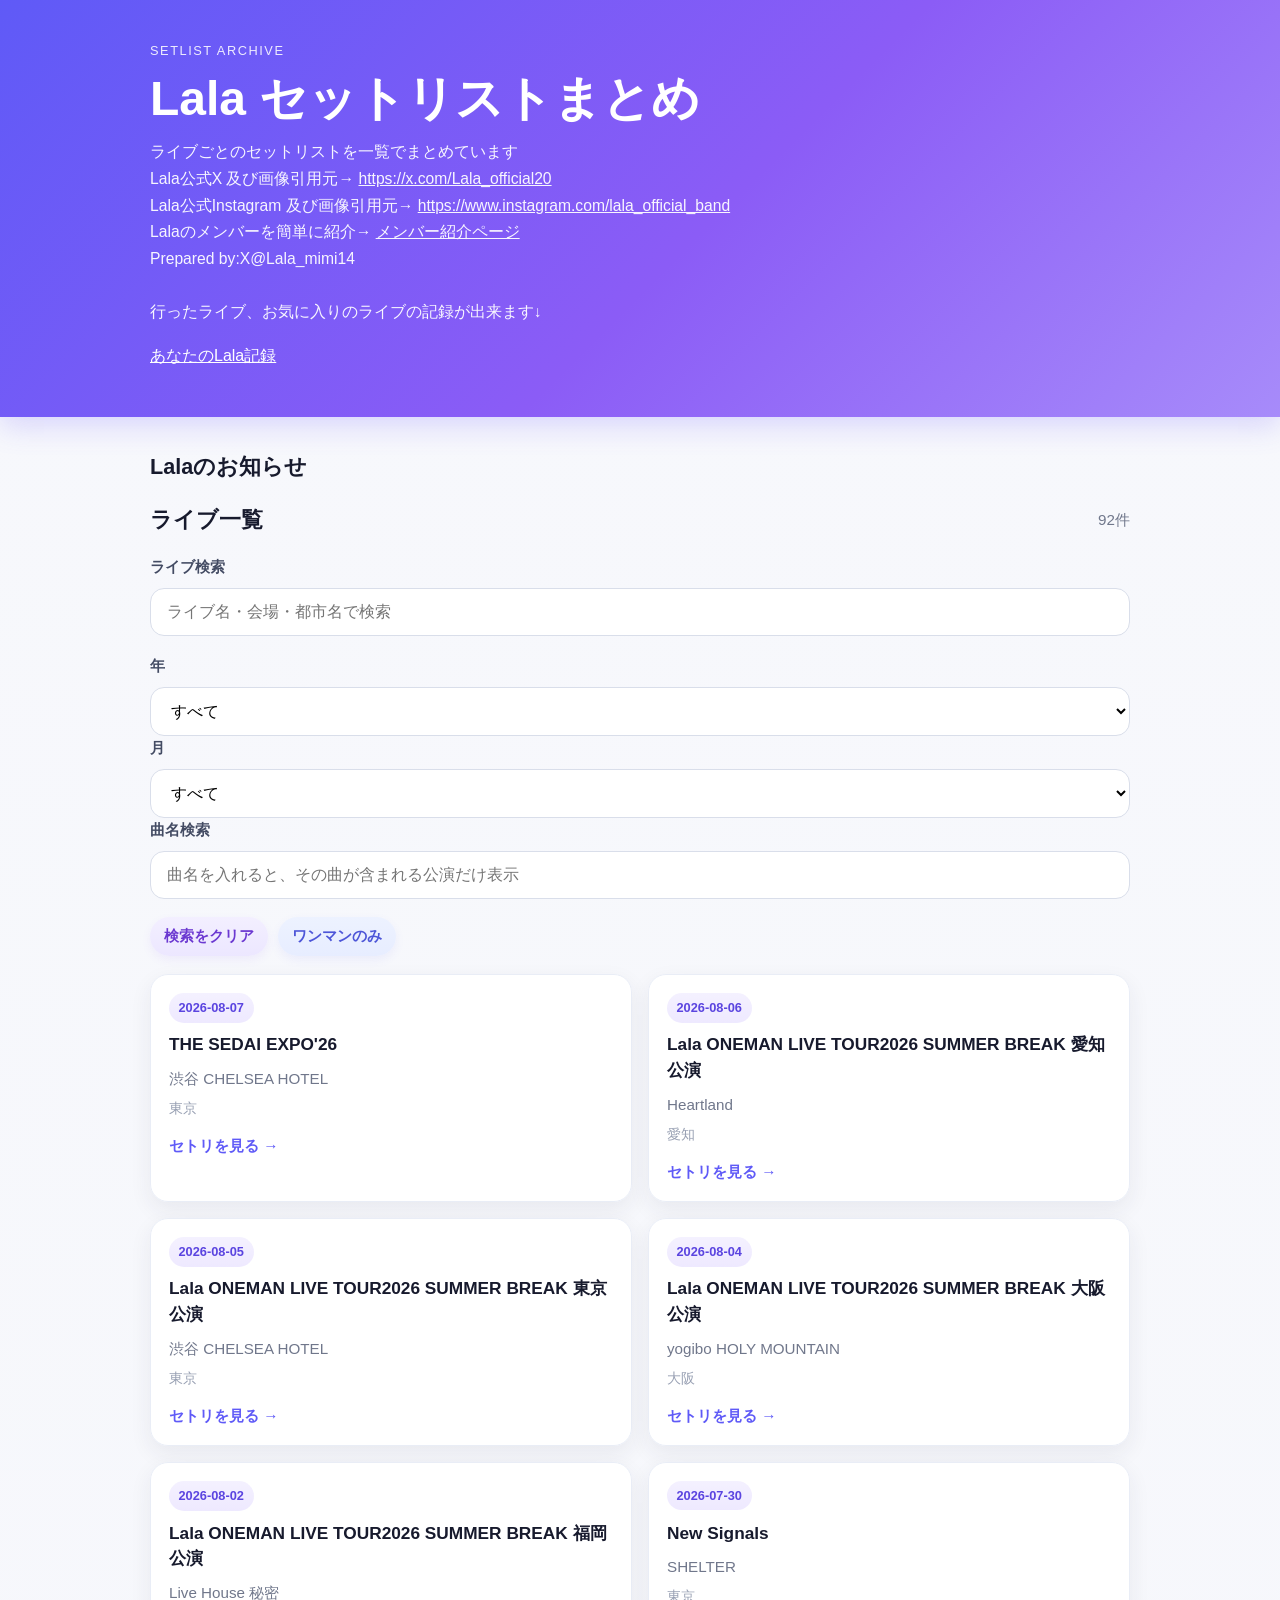
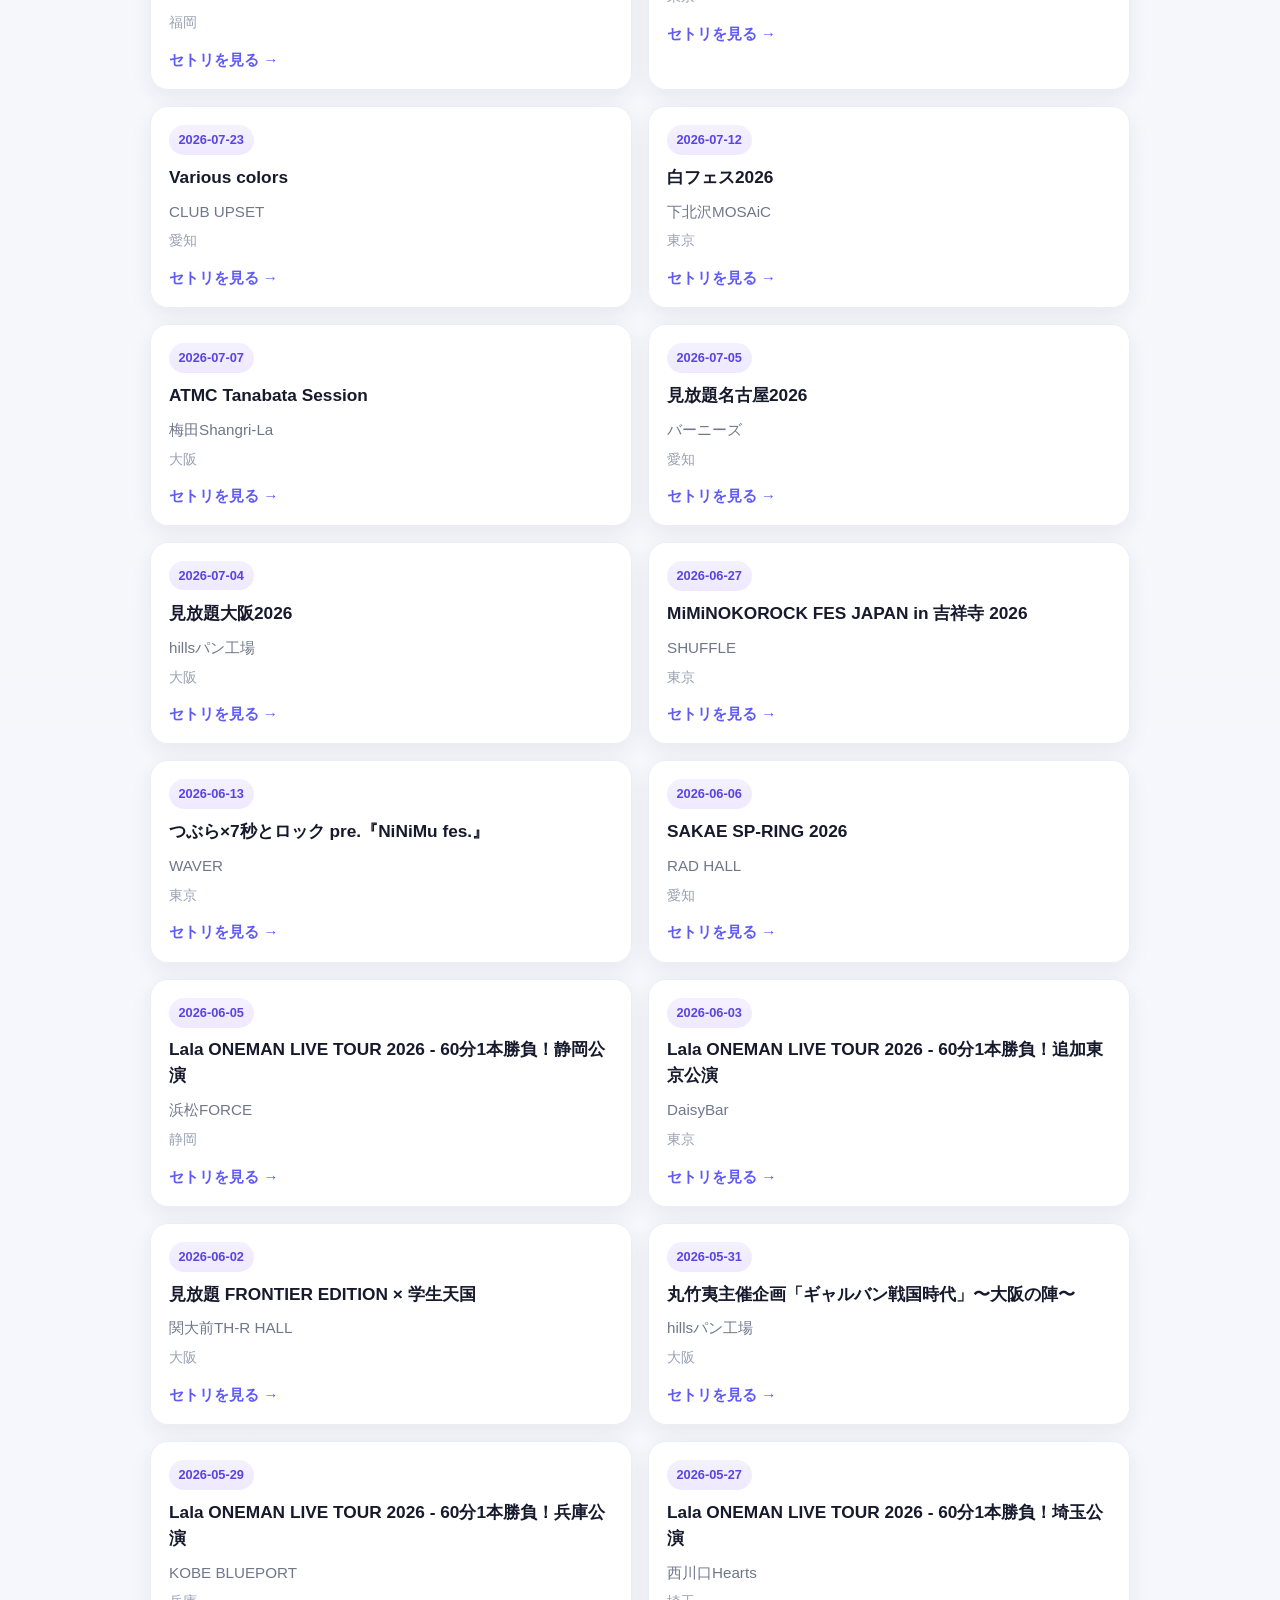
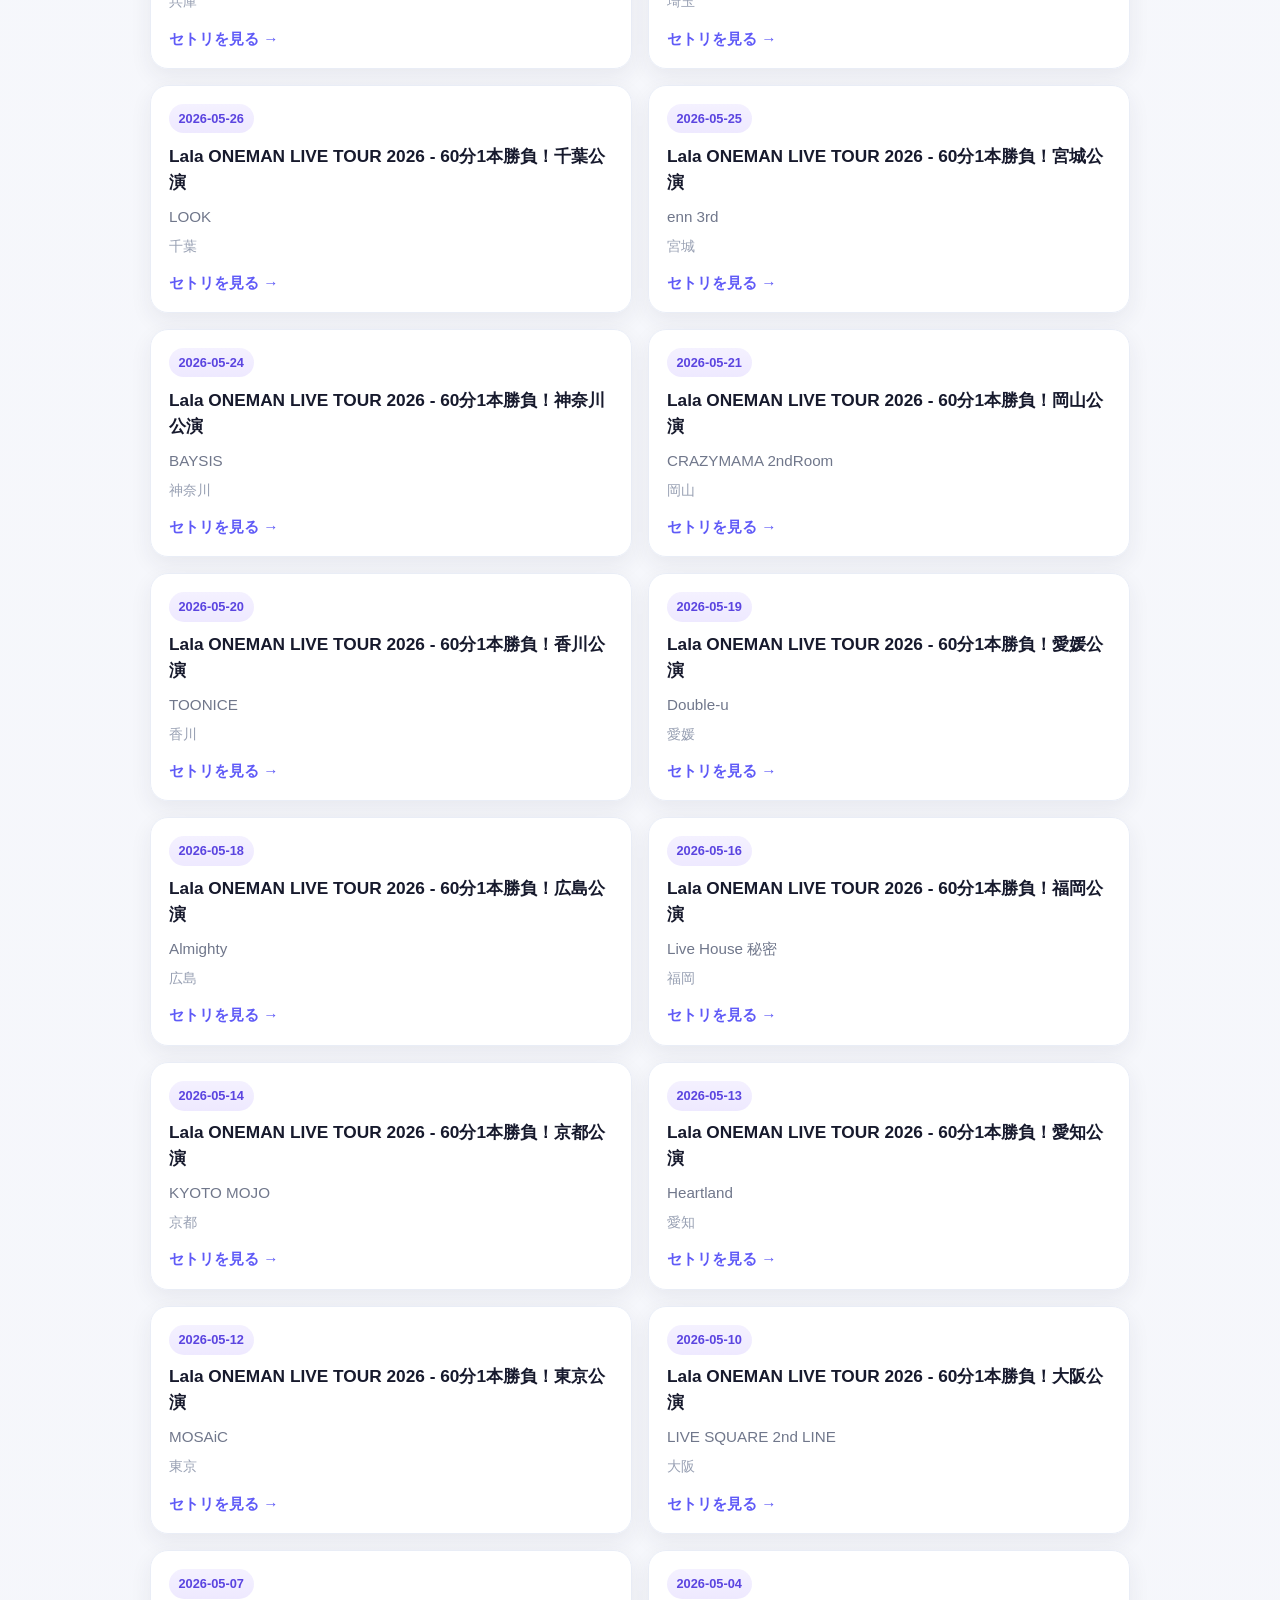
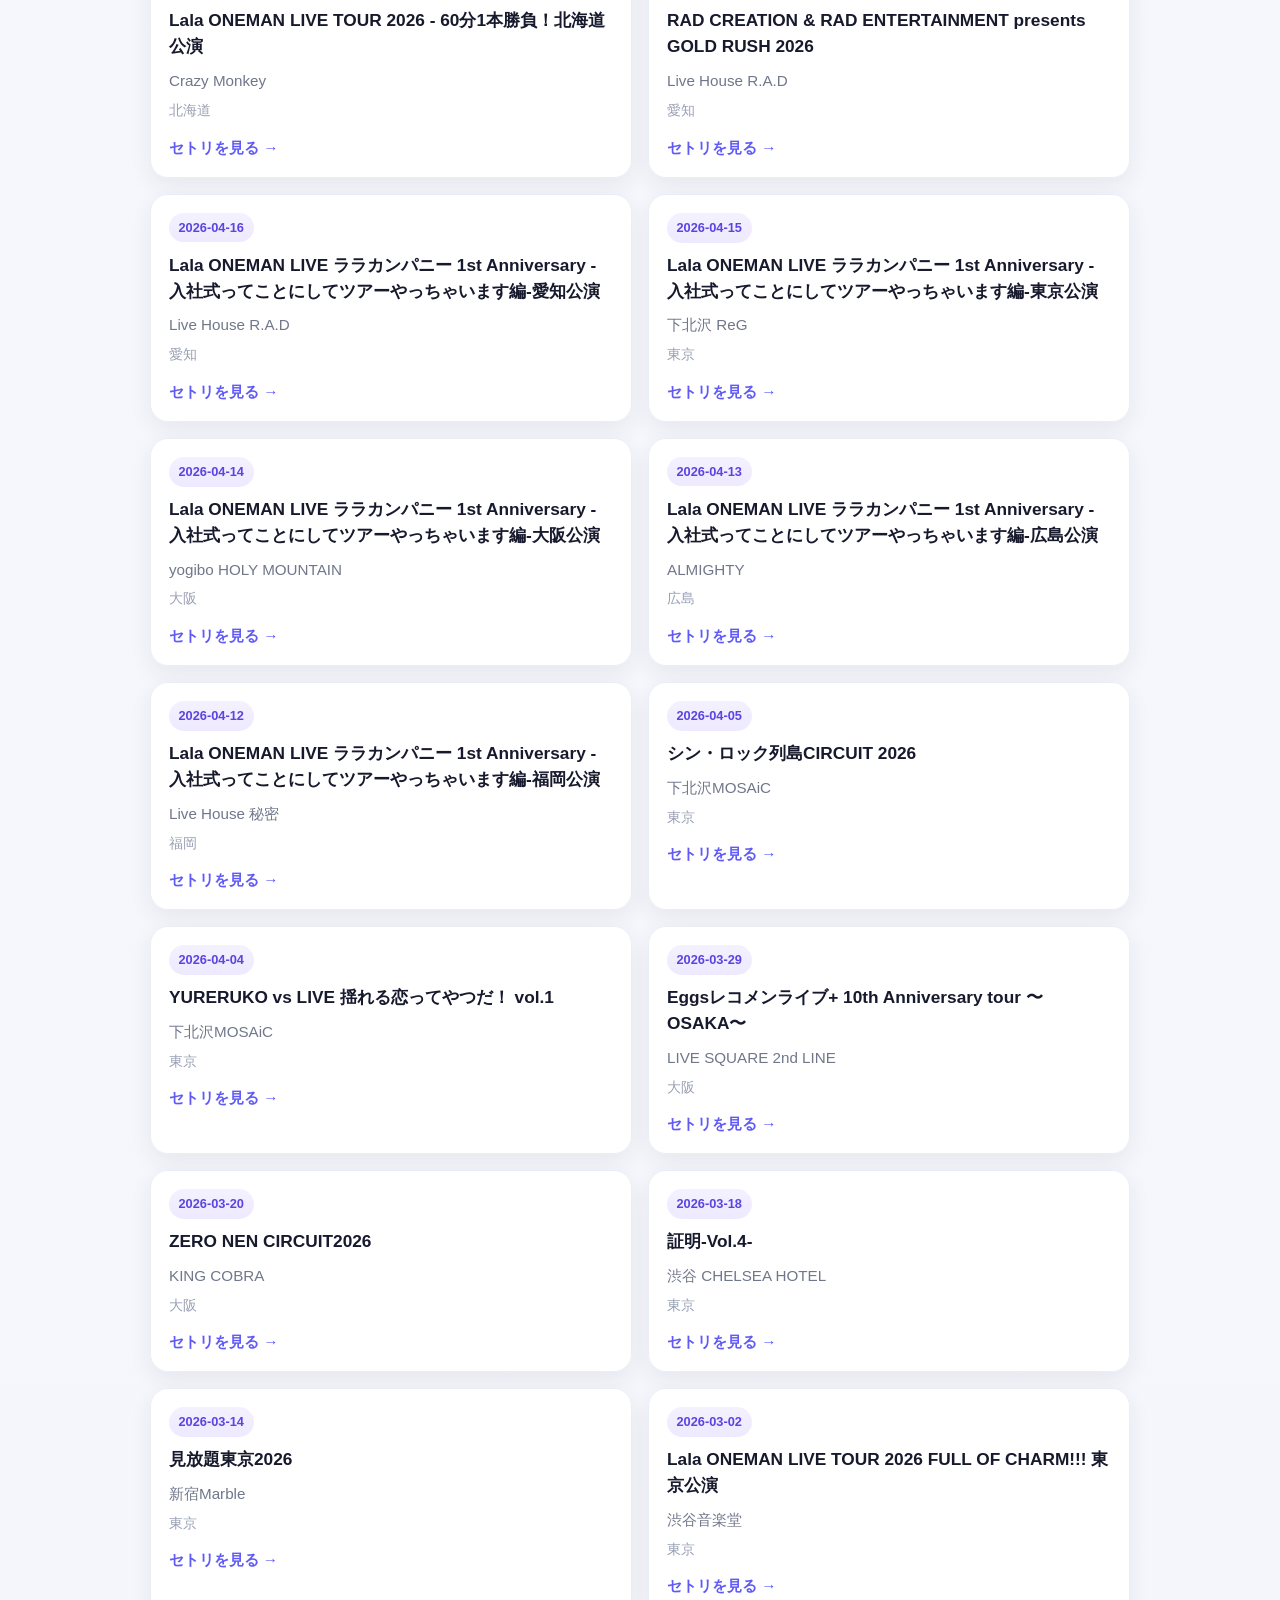
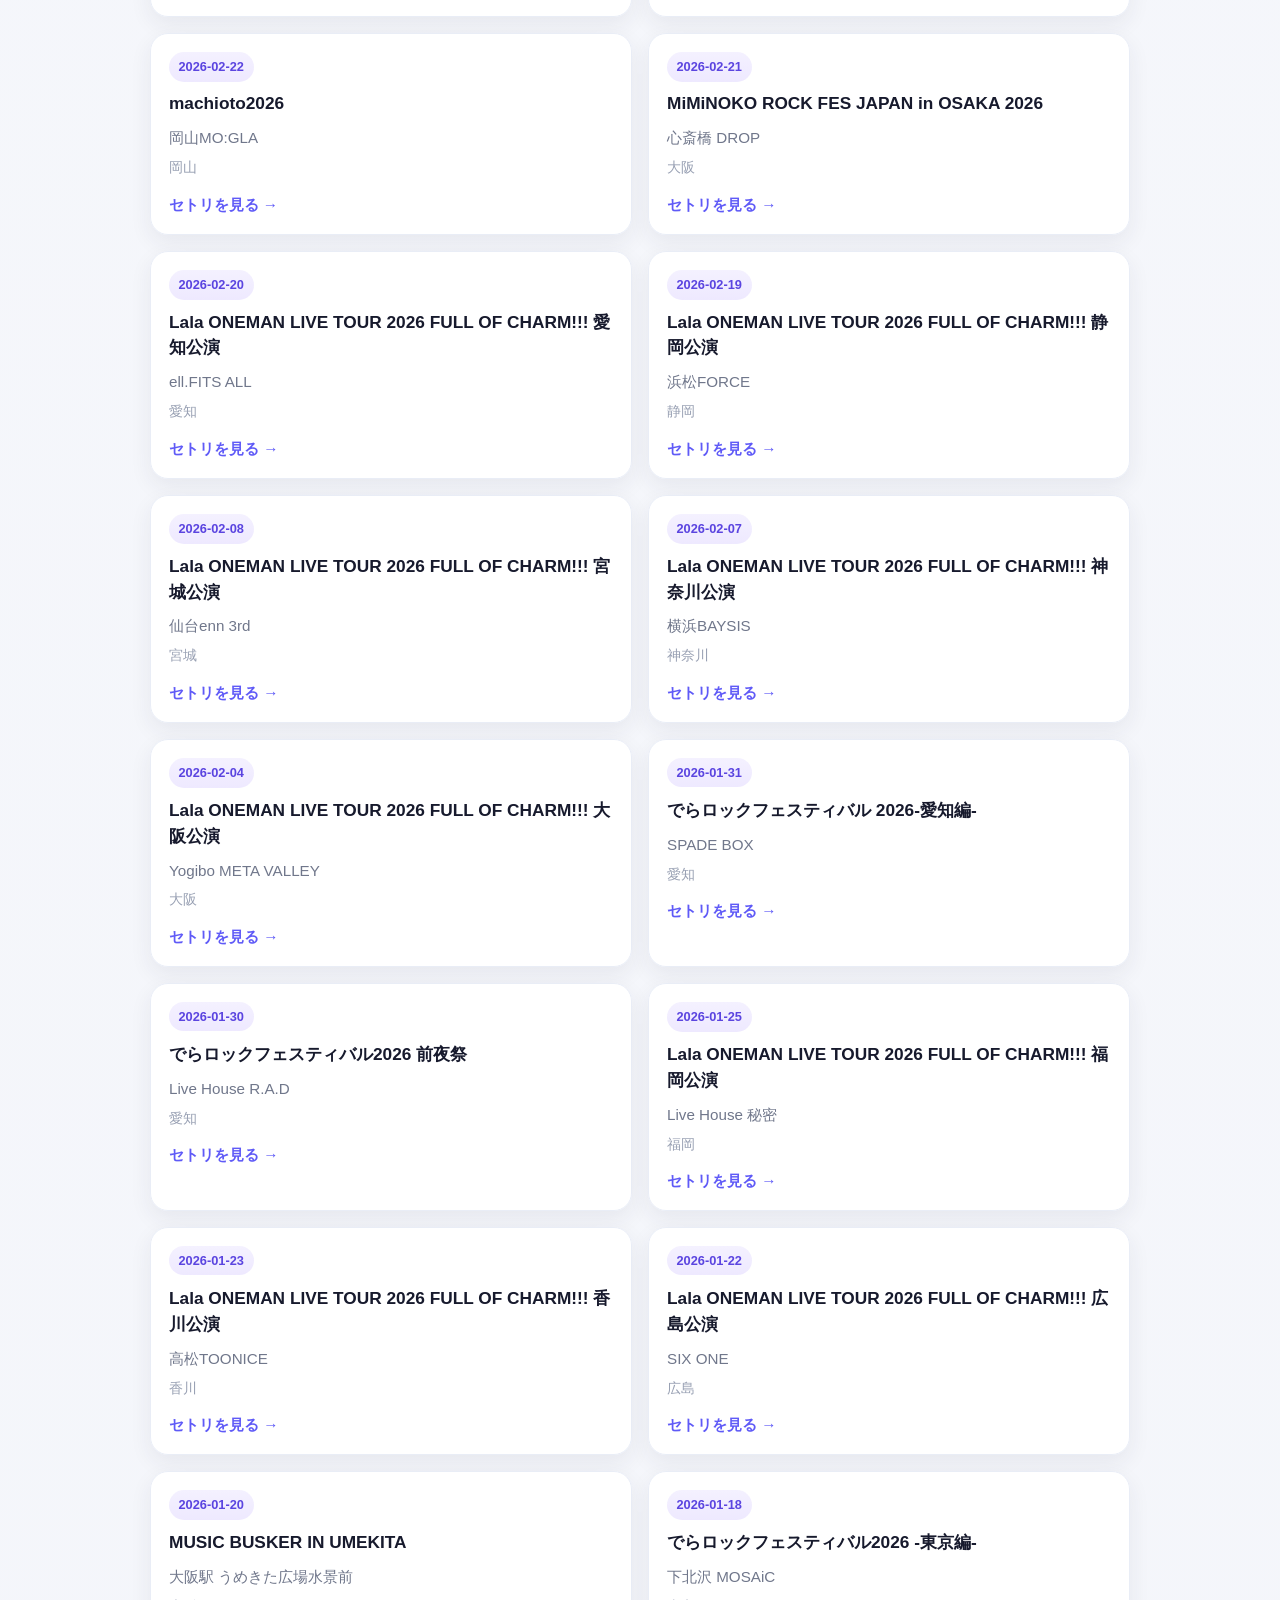
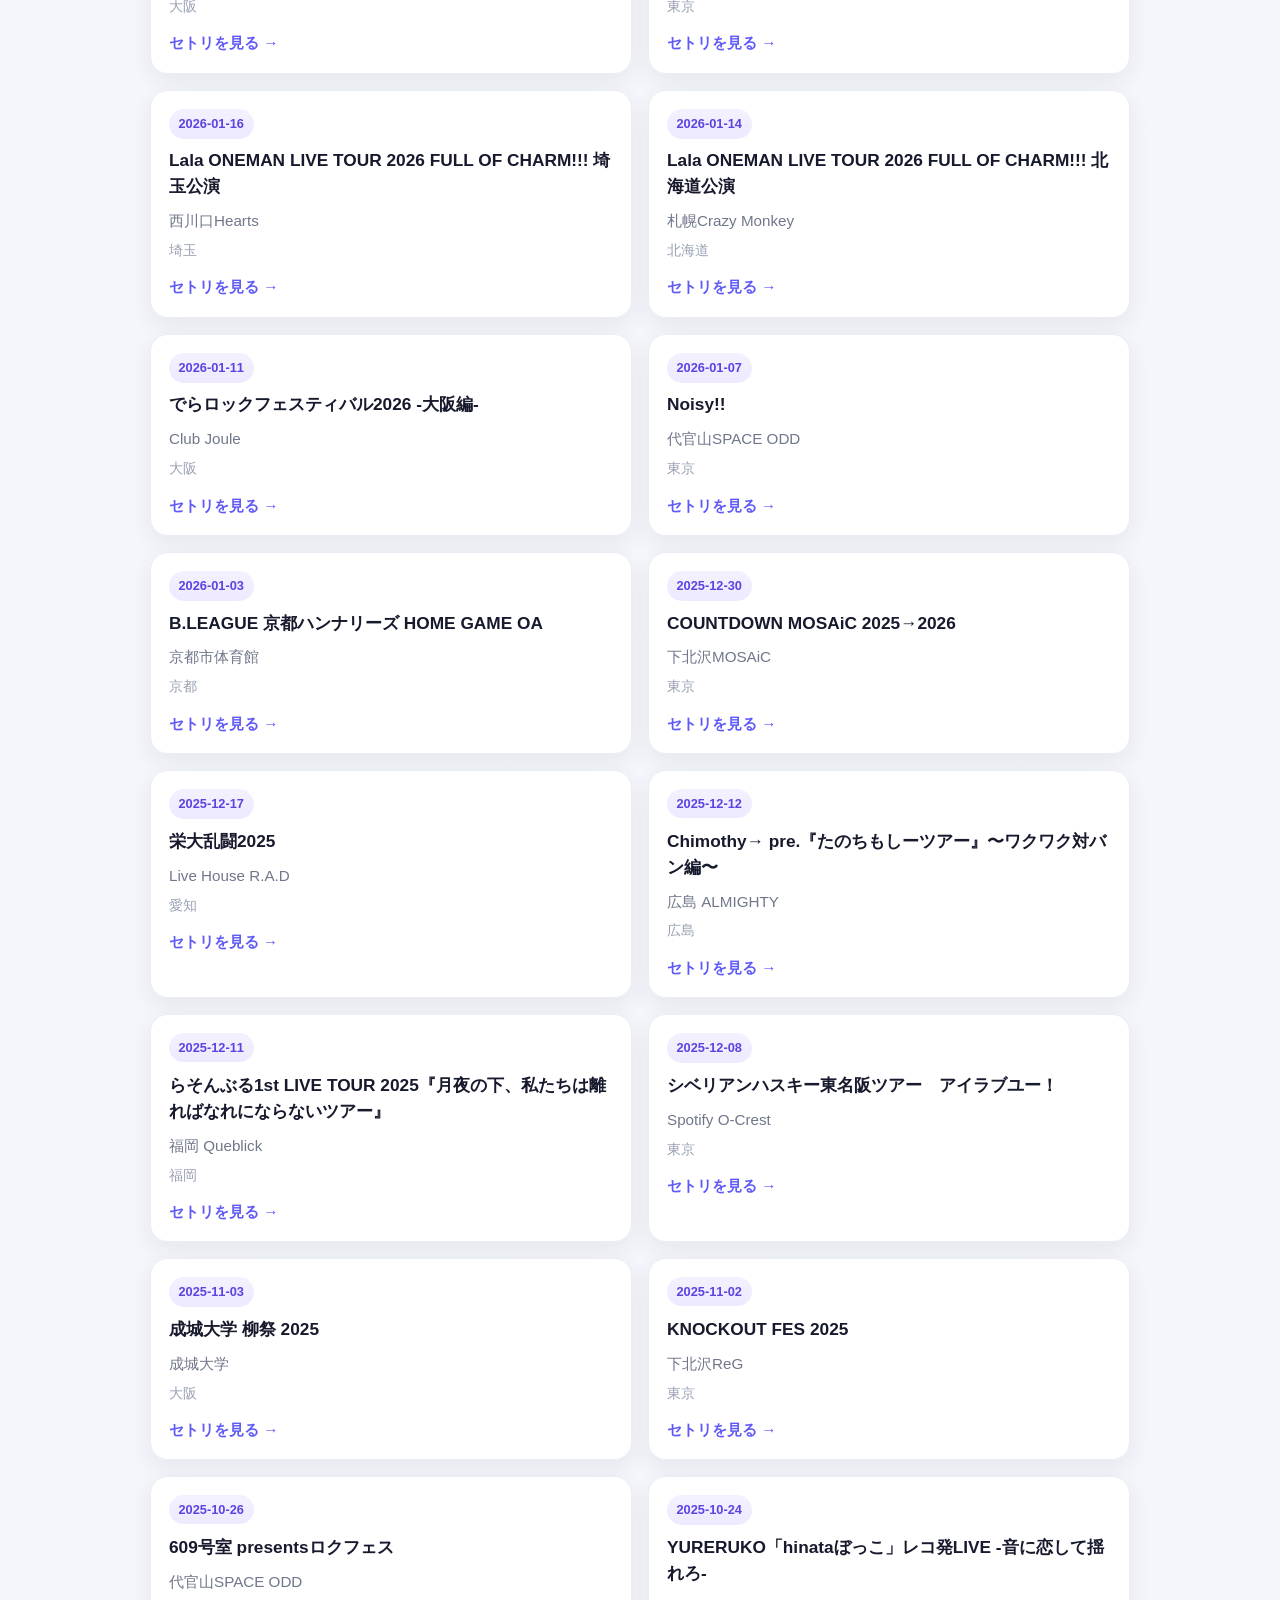
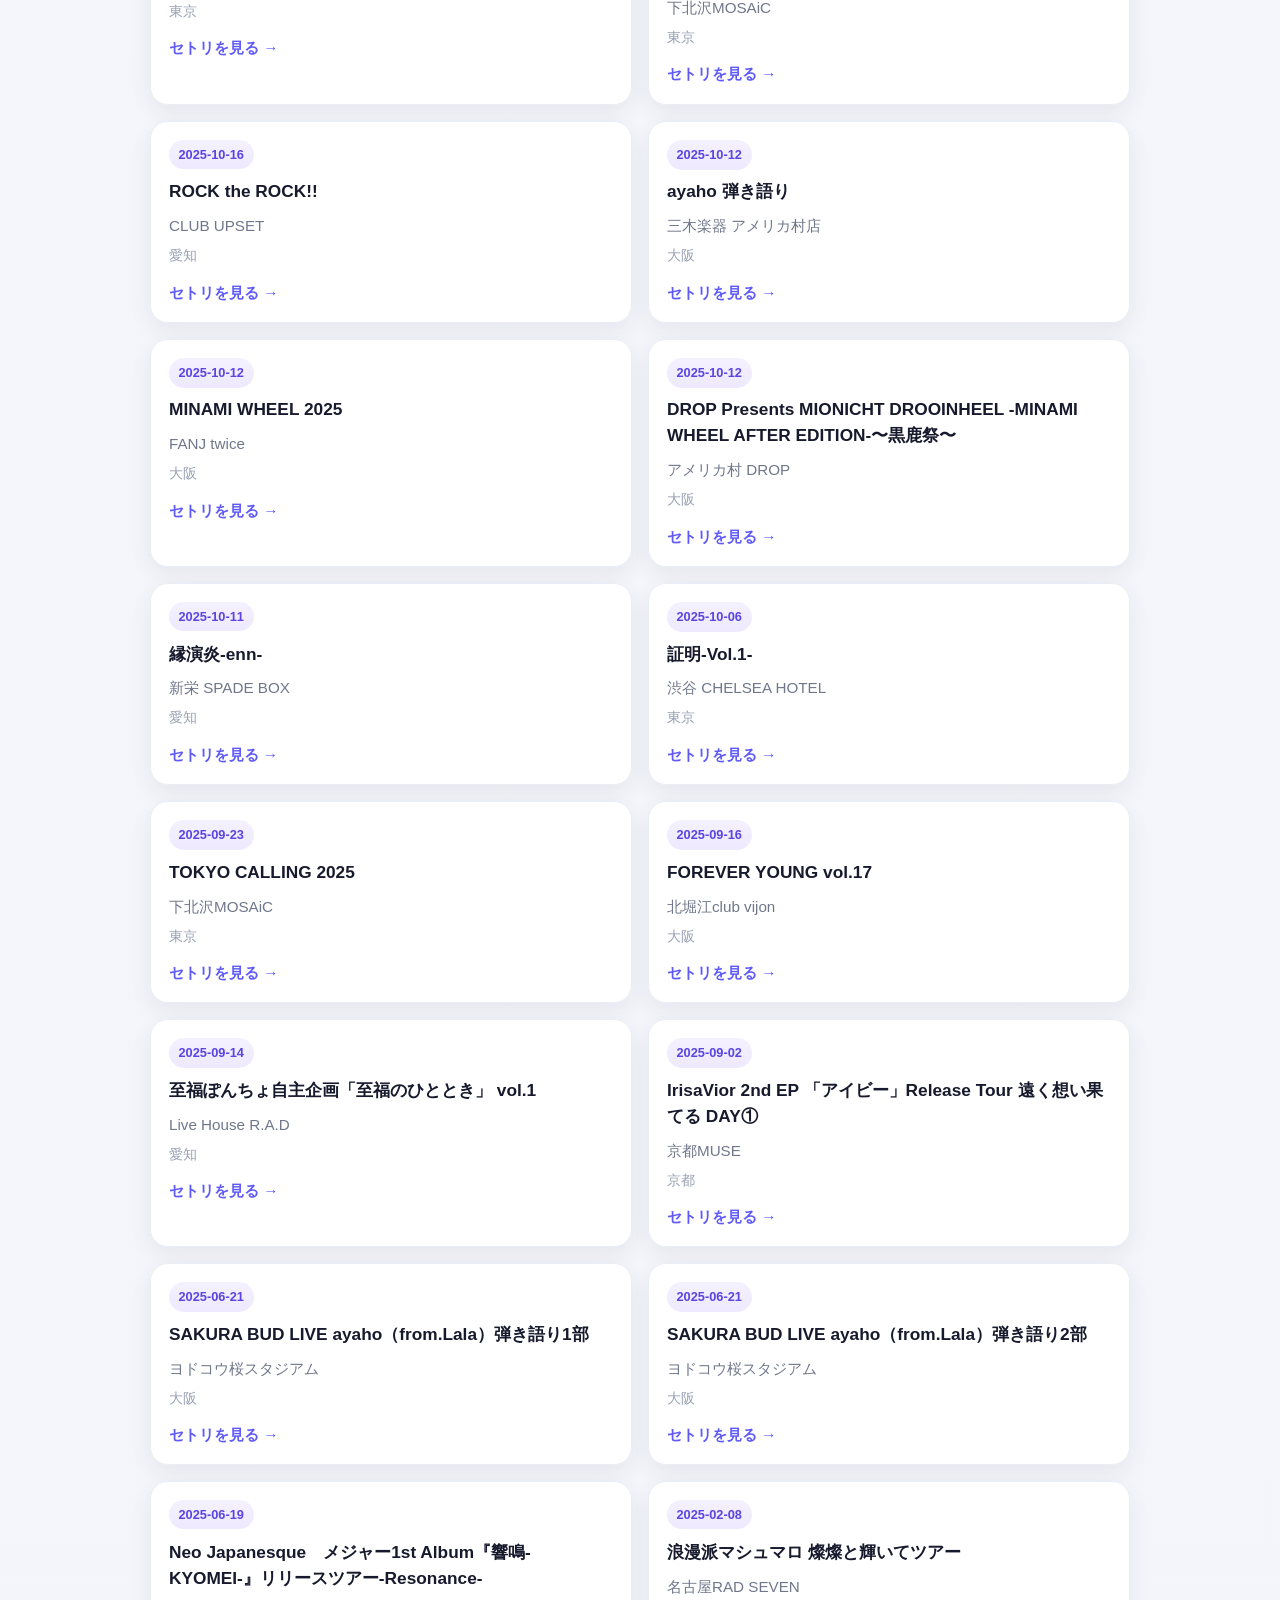
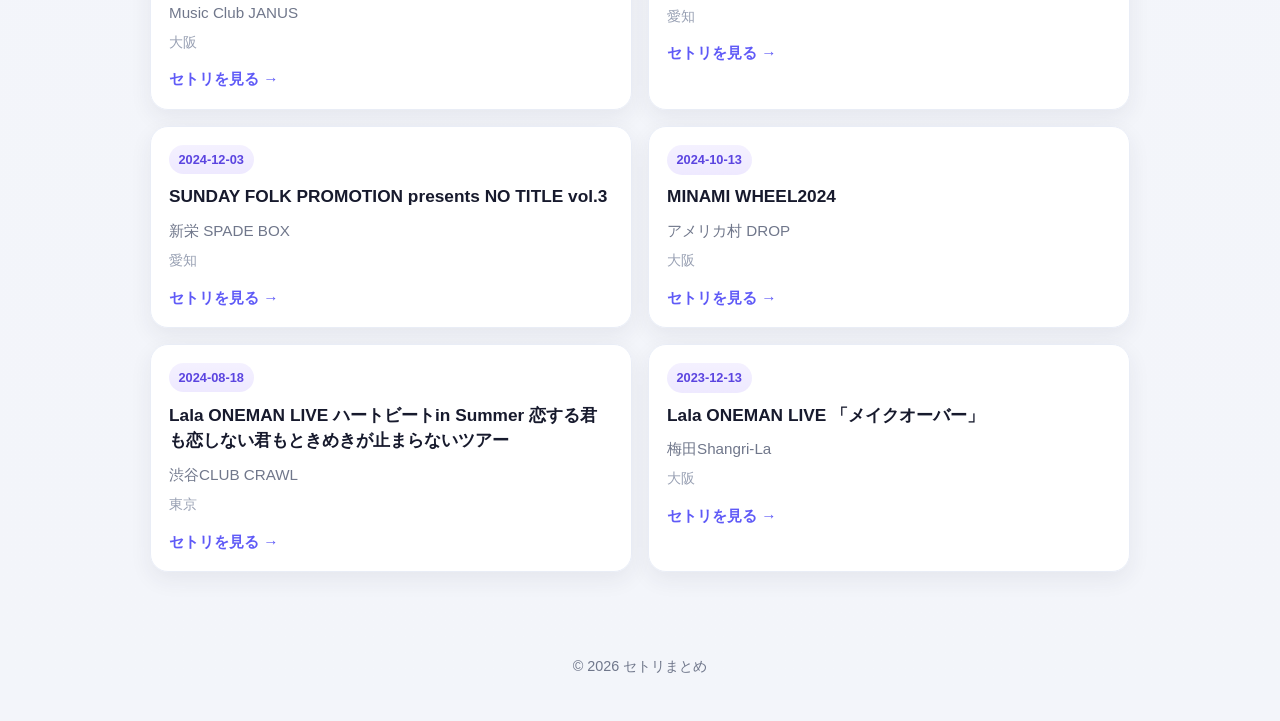
==== commit 199cce32: "Update index.html" ====
--- a/index.html
+++ b/index.html
@@ -43,288 +43,761 @@
     <div class="wrap">
       <p class="site-subtitle">SETLIST ARCHIVE</p>
       <h1 class="site-title">Lala セットリストまとめ</h1>
+
       <p class="site-desc">
         ライブごとのセットリストを一覧でまとめています<br>
-        Lala公式X 及び画像引用元→ <a href="https://x.com/Lala_official20" target="_blank" rel="noopener noreferrer">https://x.com/Lala_official20</a><br>
-        Lala公式Instagram 及び画像引用元→ <a href="https://www.instagram.com/lala_official_band" target="_blank" rel="noopener noreferrer">https://www.instagram.com/lala_official_band</a><br>
-        Lalaのメンバーを簡単に紹介→ <a href="members.html" target="_blank" rel="noopener noreferrer">メンバー紹介ページ</a><br>
+
+        Lala公式X 及び画像引用元→
+        <a href="https://x.com/Lala_official20" target="_blank" rel="noopener noreferrer">
+          https://x.com/Lala_official20
+        </a><br>
+
+        Lala公式Instagram 及び画像引用元→
+        <a href="https://www.instagram.com/lala_official_band" target="_blank" rel="noopener noreferrer">
+          https://www.instagram.com/lala_official_band
+        </a><br>
+
+        Lalaのメンバーを簡単に紹介→
+        <a href="members.html" target="_blank" rel="noopener noreferrer">
+          メンバー紹介ページ
+        </a><br>
+
         Prepared by:X@Lala_mimi14<br>
+
         　<br>
+
         行ったライブ、お気に入りのライブの記録が出来ます↓
+
         <p class="header-nav">
-        <a href="my-record.html">あなたのLala記録</a>
+          <a href="my-record.html">
+            あなたのLala記録
+          </a>
         </p>
       </p>
     </div>
   </header>
 
 
-
   <main class="wrap">
 
-      <!-- Lalaのお知らせ -->
-  <section class="section-block">
-    <h2 class="section-title">Lalaのお知らせ</h2>
-
-    <blockquote class="twitter-tweet">
-      <a href="https://x.com/lala_official20/status/2087464618864304329?s=46"></a>
-    </blockquote>
-
-    <script async src="https://platform.twitter.com/widgets.js" charset="utf-8"></script>
-  </section>
-    
-
+    <!-- Lalaのお知らせ -->
     <section class="section-block">
+      <h2 class="section-title">Lalaのお知らせ</h2>
+
+      <blockquote class="twitter-tweet">
+        <a href="https://x.com/lala_official20/status/2087464618864304329?s=46"></a>
+      </blockquote>
+
+      <script
+        async
+        src="https://platform.twitter.com/widgets.js"
+        charset="utf-8">
+      </script>
+    </section>
+
+
+    <section class="section-block">
+
       <div class="section-head">
         <h2 class="section-title">ライブ一覧</h2>
         <p class="count-text" id="liveCount">0件</p>
       </div>
 
+
       <!-- ライブ情報検索 -->
       <div class="search-box">
-        <label class="search-label" for="searchInput">ライブ検索</label>
+
+        <label class="search-label" for="searchInput">
+          ライブ検索
+        </label>
+
         <input
           type="text"
           id="searchInput"
           class="search-input"
           placeholder="ライブ名・会場・都市名で検索"
         />
+
       </div>
+
 
       <!-- 年月検索 -->
       <div class="date-filter">
-      <div class="date-filter-item">
-      <label class="search-label" for="yearFilter">年</label>
-      <select id="yearFilter" class="search-input">
-      <option value="">すべて</option>
-      </select>
+
+        <div class="date-filter-item">
+
+          <label
+            class="search-label"
+            for="yearFilter">
+            年
+          </label>
+
+          <select
+            id="yearFilter"
+            class="search-input">
+
+            <option value="">
+              すべて
+            </option>
+
+          </select>
+
+        </div>
+
+
+        <div class="date-filter-item">
+
+          <label
+            class="search-label"
+            for="monthFilter">
+            月
+          </label>
+
+          <select
+            id="monthFilter"
+            class="search-input">
+
+            <option value="">
+              すべて
+            </option>
+
+          </select>
+
+        </div>
+
       </div>
 
-      <div class="date-filter-item">
-      <label class="search-label" for="monthFilter">月</label>
-      <select id="monthFilter" class="search-input">
-      <option value="">すべて</option>
-      </select>
-      </div>
-      </div>
 
       <!-- 曲名検索 -->
       <div class="search-box">
-        <label class="search-label" for="songSearchInput">曲名検索</label>
+
+        <label
+          class="search-label"
+          for="songSearchInput">
+          曲名検索
+        </label>
+
         <input
           type="text"
           id="songSearchInput"
           class="search-input"
           placeholder="曲名を入れると、その曲が含まれる公演だけ表示"
         />
+
       </div>
 
+
       <div class="filter-actions">
-        <button id="clearButton" class="clear-button" type="button">検索をクリア</button>
-        <button id="onemanButton" class="oneman-button" type="button">ワンマンのみ</button>
+
+        <button
+          id="clearButton"
+          class="clear-button"
+          type="button">
+          検索をクリア
+        </button>
+
+        <button
+          id="onemanButton"
+          class="oneman-button"
+          type="button">
+          ワンマンのみ
+        </button>
+
       </div>
 
-      <div class="live-grid" id="liveList"></div>
-
-      <p class="empty-text" id="emptyText" style="display: none;">
+
+      <div
+        class="live-grid"
+        id="liveList">
+      </div>
+
+
+      <p
+        class="empty-text"
+        id="emptyText"
+        style="display: none;">
+
         該当するライブがありません。
+
       </p>
+
     </section>
+
   </main>
 
+
   <footer class="site-footer">
+
     <div class="wrap">
-      <p>© 2026 セトリまとめ</p>
+
+      <p>
+        © 2026 セトリまとめ
+      </p>
+
     </div>
+
   </footer>
 
+
   <script src="data.js"></script>
+
   <script>
-    const liveList = document.getElementById("liveList");
-    const liveCount = document.getElementById("liveCount");
-    const searchInput = document.getElementById("searchInput");
-    const songSearchInput = document.getElementById("songSearchInput");
-    const emptyText = document.getElementById("emptyText");
-    const clearButton = document.getElementById("clearButton");
-    const onemanButton = document.getElementById("onemanButton");
-    const yearFilter = document.getElementById("yearFilter");
-    const monthFilter = document.getElementById("monthFilter");
-
-    // 新しい順
-    const sortedLives = [...liveData].sort((a, b) => new Date(b.date) - new Date(a.date));
-
+
+    const liveList =
+      document.getElementById("liveList");
+
+    const liveCount =
+      document.getElementById("liveCount");
+
+    const searchInput =
+      document.getElementById("searchInput");
+
+    const songSearchInput =
+      document.getElementById("songSearchInput");
+
+    const emptyText =
+      document.getElementById("emptyText");
+
+    const clearButton =
+      document.getElementById("clearButton");
+
+    const onemanButton =
+      document.getElementById("onemanButton");
+
+    const yearFilter =
+      document.getElementById("yearFilter");
+
+    const monthFilter =
+      document.getElementById("monthFilter");
+
+
+    // =========================
+    // ライブを新しい順に並べる
+    // =========================
+
+    const sortedLives =
+      [...liveData].sort(
+        (a, b) =>
+          new Date(b.date) - new Date(a.date)
+      );
+
+
+    // =========================
     // 年の選択肢を作成
-    const years = [...new Set(
-    liveData.map(live => new Date(live.date).getFullYear())
-    )].sort((a, b) => b - a);
+    // =========================
+
+    const years =
+      [...new Set(
+        liveData.map(
+          live => new Date(live.date).getFullYear()
+        )
+      )].sort(
+        (a, b) => b - a
+      );
+
 
     years.forEach(year => {
-    const option = document.createElement("option");
-    option.value = year;
-    option.textContent = ${year}年;
-    yearFilter.appendChild(option);
+
+      const option =
+        document.createElement("option");
+
+      option.value = year;
+
+      option.textContent =
+        `${year}年`;
+
+      yearFilter.appendChild(option);
+
     });
 
+
+    // =========================
     // 月の選択肢を作成
+    // =========================
+
     for (let month = 1; month <= 12; month++) {
-    const option = document.createElement("option");
-    option.value = month;
-    option.textContent = ${month}月;
-    monthFilter.appendChild(option);
+
+      const option =
+        document.createElement("option");
+
+      option.value = month;
+
+      option.textContent =
+        `${month}月`;
+
+      monthFilter.appendChild(option);
+
     }
 
-    
+
+    // =========================
+    // 検索用文字列の正規化
+    // =========================
+
     function normalizeText(text) {
+
       return (text || "")
         .toString()
         .toLowerCase()
-        .replace(/[\u200B-\u200D\uFEFF]/g, "") // 不可視文字除去
-        .replace(/\u00A0/g, " ")               // nbsp → 半角スペース
-        .replace(/\s+/g, "")
-        .replace(/[　]/g, "");
+
+        // 不可視文字除去
+        .replace(
+          /[\u200B-\u200D\uFEFF]/g,
+          ""
+        )
+
+        // nbsp → 半角スペース
+        .replace(
+          /\u00A0/g,
+          " "
+        )
+
+        // 空白除去
+        .replace(
+          /\s+/g,
+          ""
+        )
+
+        // 全角スペース除去
+        .replace(
+          /[　]/g,
+          ""
+        );
+
     }
 
+
+    // =========================
+    // URLパラメータ取得
+    // =========================
+
     function getQueryParam(name) {
-      const params = new URLSearchParams(window.location.search);
+
+      const params =
+        new URLSearchParams(
+          window.location.search
+        );
+
       return params.get(name) || "";
+
     }
 
+
+    // =========================
+    // ライブ一覧表示
+    // =========================
+
     function renderLives() {
-      const liveKeyword = normalizeText(searchInput.value);
-      const songKeyword = normalizeText(songSearchInput.value);
-      const selectedYear = yearFilter.value;
-      const selectedMonth = monthFilter.value;
-      const secretMode = liveKeyword === "くまきち";
-
-      const filtered = sortedLives.filter(live => {
-
-      const liveDate = new Date(live.date);
-      const liveYear = liveDate.getFullYear();
-      const liveMonth = liveDate.getMonth() + 1;
-
-      const matchYear =
-      !selectedYear || liveYear === Number(selectedYear);
-
-      const matchMonth =
-      !selectedMonth || liveMonth === Number(selectedMonth);
-        
-        // ライブ情報検索対象
-        const liveTarget = normalizeText([
-          live.date,
-          live.title,
-          live.venue,
-          live.city
-        ].join(" "));
-
-        // 曲検索対象（本編 + アンコール）
+
+      const liveKeyword =
+        normalizeText(
+          searchInput.value
+        );
+
+      const songKeyword =
+        normalizeText(
+          songSearchInput.value
+        );
+
+      const selectedYear =
+        yearFilter.value;
+
+      const selectedMonth =
+        monthFilter.value;
+
+
+      // 「くまきち」と入力した場合
+      // attended: true のライブだけ表示
+      const secretMode =
+        liveKeyword === "くまきち";
+
+
+      const filtered =
+        sortedLives.filter(live => {
+
+
+          // =========================
+          // 年月判定
+          // =========================
+
+          const liveDate =
+            new Date(live.date);
+
+          const liveYear =
+            liveDate.getFullYear();
+
+          const liveMonth =
+            liveDate.getMonth() + 1;
+
+
+          const matchYear =
+            !selectedYear ||
+            liveYear === Number(selectedYear);
+
+
+          const matchMonth =
+            !selectedMonth ||
+            liveMonth === Number(selectedMonth);
+
+
+          // =========================
+          // ライブ情報検索
+          // =========================
+
+          const liveTarget =
+            normalizeText([
+              live.date,
+              live.title,
+              live.venue,
+              live.city
+            ].join(" "));
+
+
+          // =========================
+          // 曲検索
+          // =========================
+
+          const songs = [
+
+            ...(live.setlistMain || []),
+
+            ...(live.setlistEncore || [])
+
+          ];
+
+
+          const songTarget =
+            normalizeText(
+              songs.join(" ")
+            );
+
+
+          // =========================
+          // 通常ライブ検索
+          // =========================
+
+          const matchLive =
+            secretMode ||
+            !liveKeyword ||
+            liveTarget.includes(
+              liveKeyword
+            );
+
+
+          // =========================
+          // 曲検索判定
+          // =========================
+
+          const matchSong =
+            !songKeyword ||
+            songTarget.includes(
+              songKeyword
+            );
+
+
+          // =========================
+          // くまきち判定
+          // =========================
+
+          const matchSecret =
+            !secretMode ||
+            live.attended === true;
+
+
+          // =========================
+          // 全条件
+          // =========================
+
+          return (
+            matchLive &&
+            matchSong &&
+            matchSecret &&
+            matchYear &&
+            matchMonth
+          );
+
+        });
+
+
+      // =========================
+      // 一覧をクリア
+      // =========================
+
+      liveList.innerHTML = "";
+
+
+      // =========================
+      // 0件表示
+      // =========================
+
+      if (filtered.length === 0) {
+
+        emptyText.style.display =
+          "block";
+
+      } else {
+
+        emptyText.style.display =
+          "none";
+
+      }
+
+
+      // =========================
+      // 件数
+      // =========================
+
+      liveCount.textContent =
+        `${filtered.length}件`;
+
+
+      // =========================
+      // ライブカード作成
+      // =========================
+
+      filtered.forEach(live => {
+
+
         const songs = [
+
           ...(live.setlistMain || []),
+
           ...(live.setlistEncore || [])
+
         ];
-        const songTarget = normalizeText(songs.join(" "));
-
-        const matchLive =
-        secretMode ||
-        !liveKeyword ||
-        liveTarget.includes(liveKeyword);
-　　　　　const matchSong = !songKeyword || songTarget.includes(songKeyword);
-　　　　　const matchSecret = !secretMode || live.attended;
-
-　　　　　return matchLive && matchSong && matchSecret && matchYear && matchMonth;
-      });
-
-      liveList.innerHTML = "";
-
-      if (filtered.length === 0) {
-        emptyText.style.display = "block";
-      } else {
-        emptyText.style.display = "none";
-      }
-
-      liveCount.textContent = `${filtered.length}件`;
-
-      filtered.forEach(live => {
-        const songs = [
-          ...(live.setlistMain || []),
-          ...(live.setlistEncore || [])
-        ];
-
-        const isSongMatched = songKeyword && songs.some(song =>
-          normalizeText(song).includes(songKeyword)
-        );
-
-        const card = document.createElement("a");
-        card.className = "live-card";
-        card.href = `live.html?id=${encodeURIComponent(live.id)}`;
+
+
+        const isSongMatched =
+          songKeyword &&
+          songs.some(song =>
+            normalizeText(song)
+              .includes(songKeyword)
+          );
+
+
+        const card =
+          document.createElement("a");
+
+
+        card.className =
+          "live-card";
+
+
+        card.href =
+          `live.html?id=${encodeURIComponent(live.id)}`;
+
 
         card.innerHTML = `
-          <div class="live-date">${live.date}</div>
-          <h3 class="live-name">${live.title}</h3>
-          <p class="live-place">${live.venue}</p>
-          <p class="live-meta">${live.city}</p>
+
+          <div class="live-date">
+            ${live.date}
+          </div>
+
+          <h3 class="live-name">
+            ${live.title}
+          </h3>
+
+          <p class="live-place">
+            ${live.venue}
+          </p>
+
+          <p class="live-meta">
+            ${live.city}
+          </p>
+
           ${
             isSongMatched
-              ? `<p class="song-hit-badge">この公演に曲名が含まれています</p>`
+              ? `
+                <p class="song-hit-badge">
+                  この公演に曲名が含まれています
+                </p>
+              `
               : ""
           }
-          <span class="live-link">セトリを見る →</span>
+
+          <span class="live-link">
+            セトリを見る →
+          </span>
+
         `;
 
+
         liveList.appendChild(card);
+
       });
+
     }
 
-    searchInput.addEventListener("input", renderLives);
-    songSearchInput.addEventListener("input", renderLives);
-
-    yearFilter.addEventListener("change", renderLives);
-    monthFilter.addEventListener("change", renderLives);
-
-    clearButton.addEventListener("click", () => {
-      searchInput.value = "";
-      songSearchInput.value = "";
-      renderLives();
-
-      const url = new URL(window.location.href);
-      url.searchParams.delete("song");
-      window.history.replaceState({}, "", url);
-    });
-
-    onemanButton.addEventListener("click", () => {
-      searchInput.value = "Lala ONEMAN";
-      renderLives();
-    });
-
-    // 曲一覧ページから ?song=曲名 で来たとき自動入力
-    const initialSong = getQueryParam("song");
+
+    // =========================
+    // 検索イベント
+    // =========================
+
+    searchInput.addEventListener(
+      "input",
+      renderLives
+    );
+
+
+    songSearchInput.addEventListener(
+      "input",
+      renderLives
+    );
+
+
+    yearFilter.addEventListener(
+      "change",
+      renderLives
+    );
+
+
+    monthFilter.addEventListener(
+      "change",
+      renderLives
+    );
+
+
+    // =========================
+    // 検索クリア
+    // =========================
+
+    clearButton.addEventListener(
+      "click",
+      () => {
+
+        searchInput.value = "";
+
+        songSearchInput.value = "";
+
+        yearFilter.value = "";
+
+        monthFilter.value = "";
+
+        renderLives();
+
+
+        const url =
+          new URL(
+            window.location.href
+          );
+
+
+        url.searchParams.delete(
+          "song"
+        );
+
+
+        window.history.replaceState(
+          {},
+          "",
+          url
+        );
+
+      }
+    );
+
+
+    // =========================
+    // ワンマンのみ
+    // =========================
+
+    onemanButton.addEventListener(
+      "click",
+      () => {
+
+        searchInput.value =
+          "Lala ONEMAN";
+
+        renderLives();
+
+      }
+    );
+
+
+    // =========================
+    // 曲一覧ページから
+    // ?song=曲名
+    // =========================
+
+    const initialSong =
+      getQueryParam("song");
+
+
     if (initialSong) {
-      songSearchInput.value = initialSong;
+
+      songSearchInput.value =
+        initialSong;
+
     }
 
+
+    // 初期表示
     renderLives();
 
 
-    const scrollKey = "scrollPosition_" + location.pathname;
+    // =========================
+    // スクロール位置保存
+    // =========================
+
+    const scrollKey =
+      "scrollPosition_" +
+      location.pathname;
+
 
     // スクロール位置を保存
-    window.addEventListener("scroll", () => {
-    sessionStorage.setItem(scrollKey, window.scrollY);
-    });
-
-    // ページ読み込み後に復元
-    window.addEventListener("load", () => {
-    const savedPosition = sessionStorage.getItem(scrollKey);
-
-    if (savedPosition !== null) {
-    setTimeout(() => {
-      window.scrollTo({
-        top: Number(savedPosition),
-        behavior: "instant"
-      });
-    }, 100);
-    }
-  });
-    
+    window.addEventListener(
+      "scroll",
+      () => {
+
+        sessionStorage.setItem(
+          scrollKey,
+          window.scrollY
+        );
+
+      }
+    );
+
+
+    // =========================
+    // スクロール位置復元
+    // =========================
+
+    window.addEventListener(
+      "load",
+      () => {
+
+        const savedPosition =
+          sessionStorage.getItem(
+            scrollKey
+          );
+
+
+        if (savedPosition !== null) {
+
+          setTimeout(
+            () => {
+
+              window.scrollTo({
+
+                top:
+                  Number(savedPosition),
+
+                behavior:
+                  "instant"
+
+              });
+
+            },
+            100
+          );
+
+        }
+
+      }
+    );
+
   </script>
+
 </body>
+
 </html>
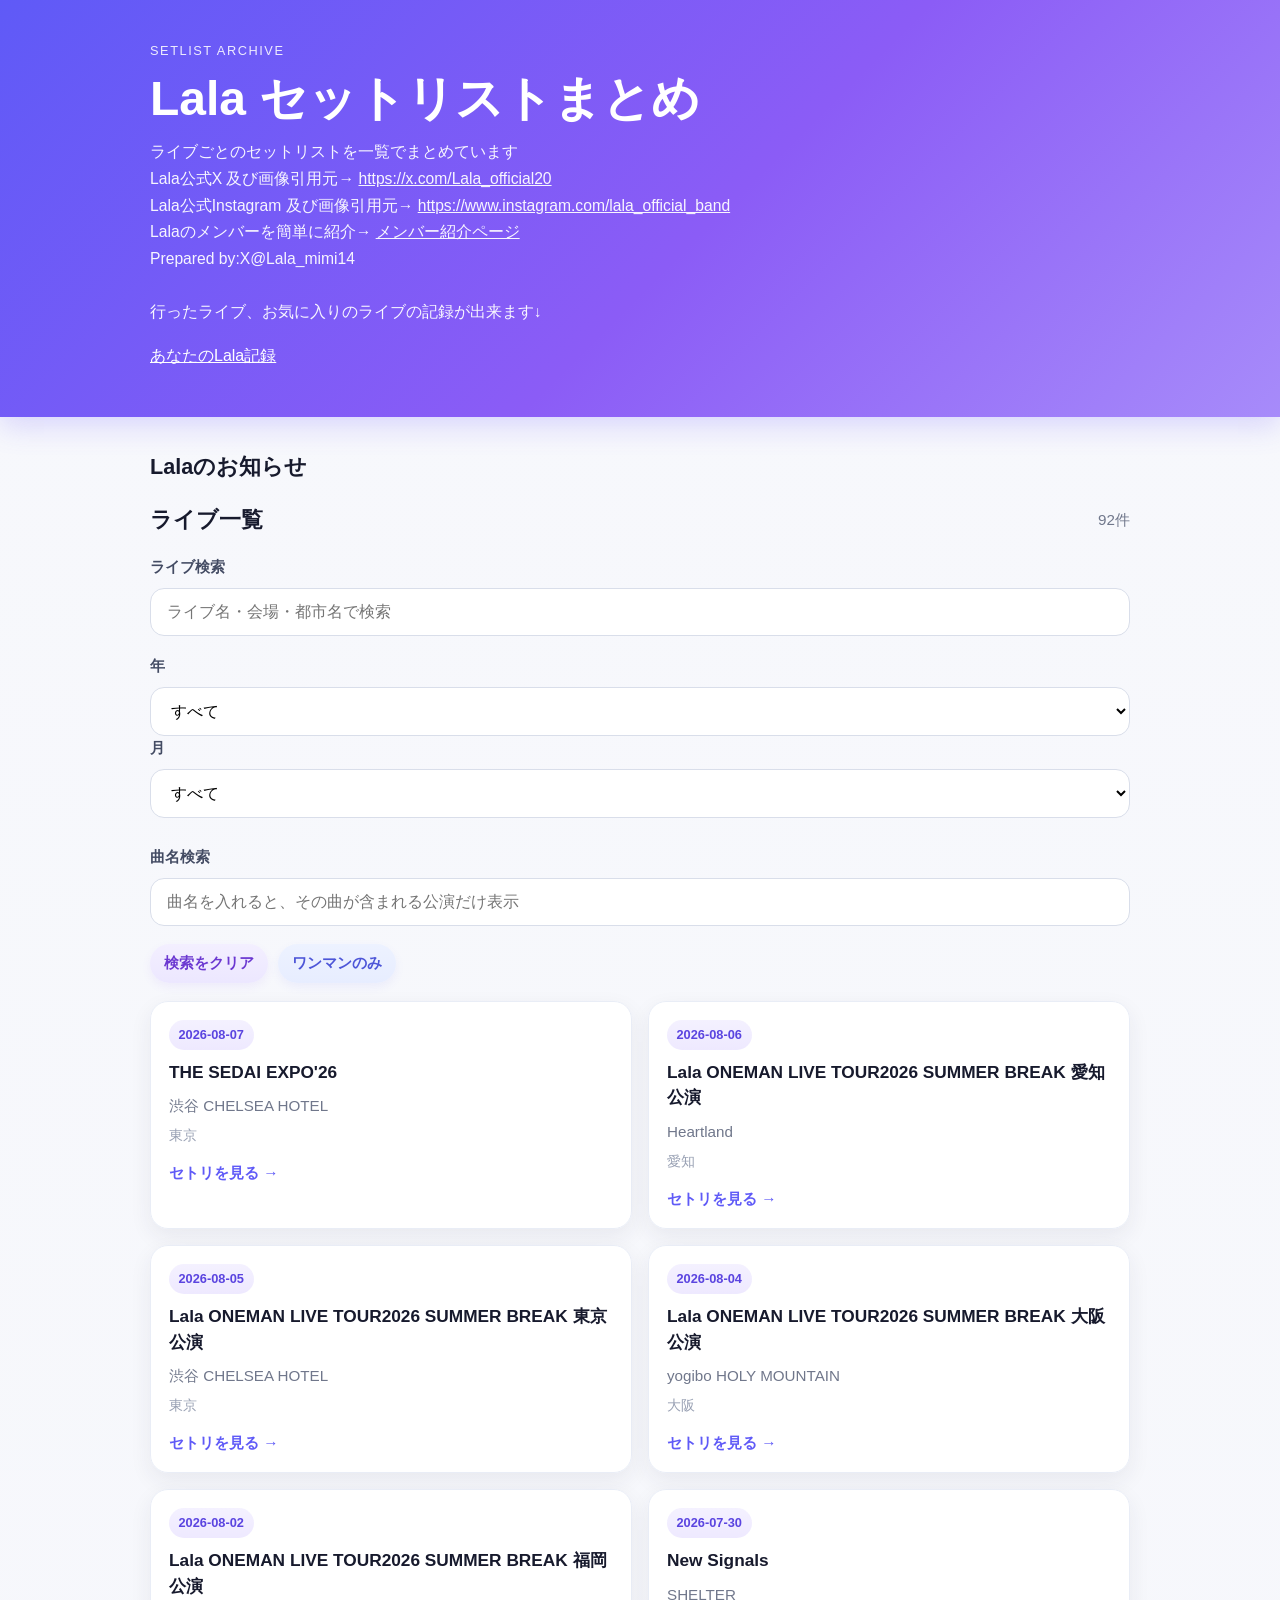
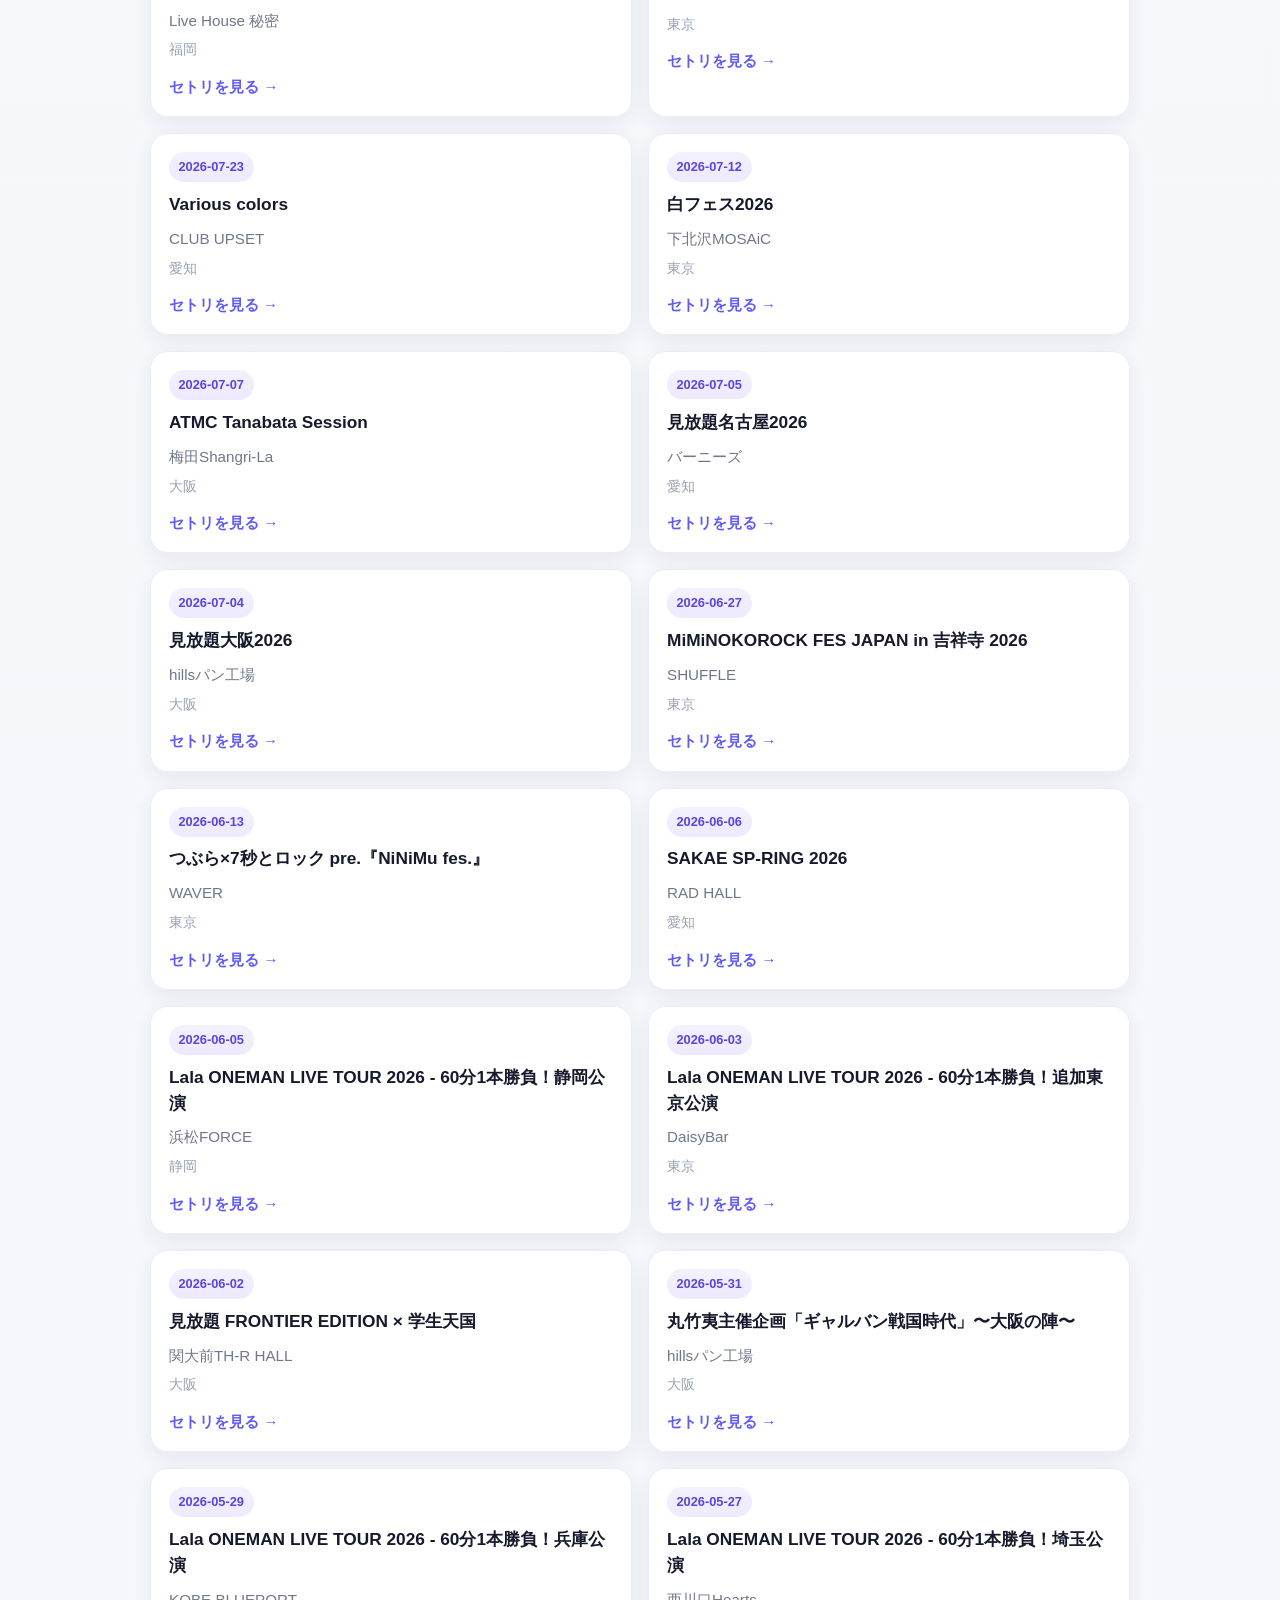
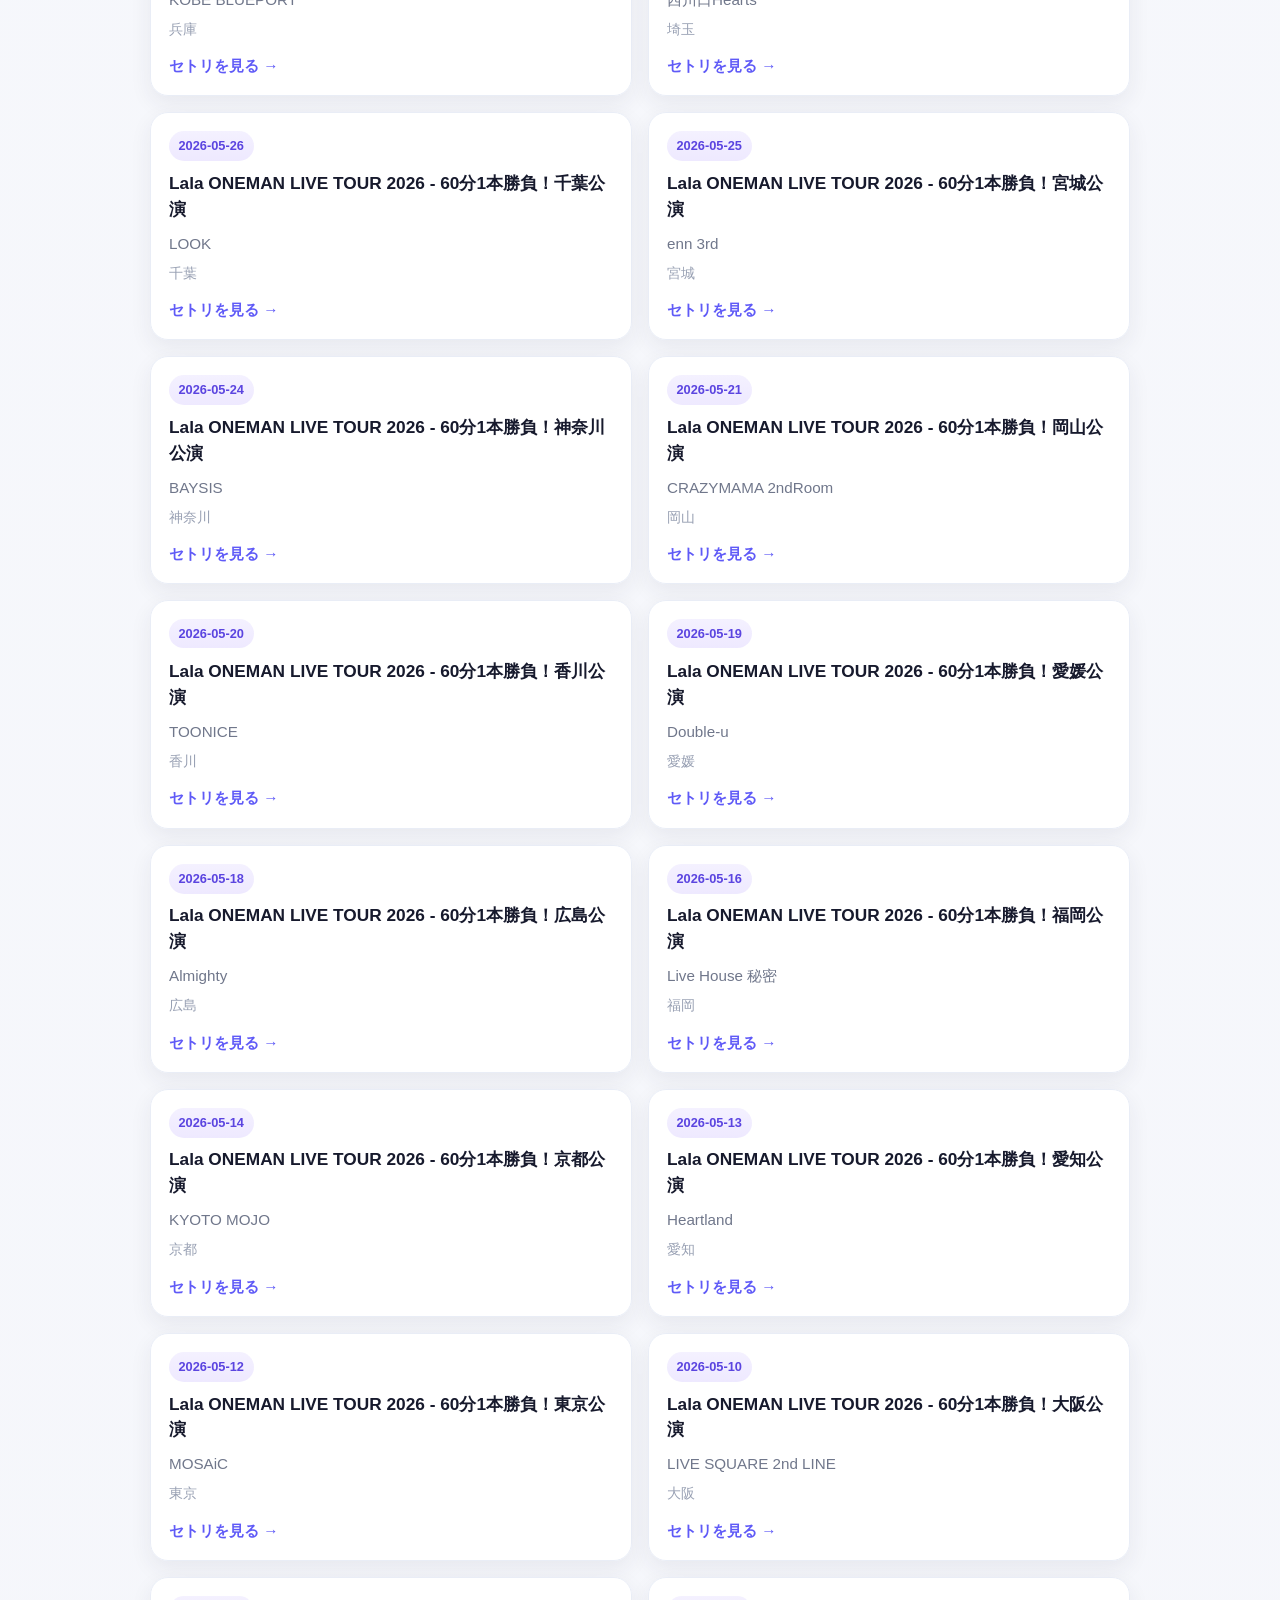
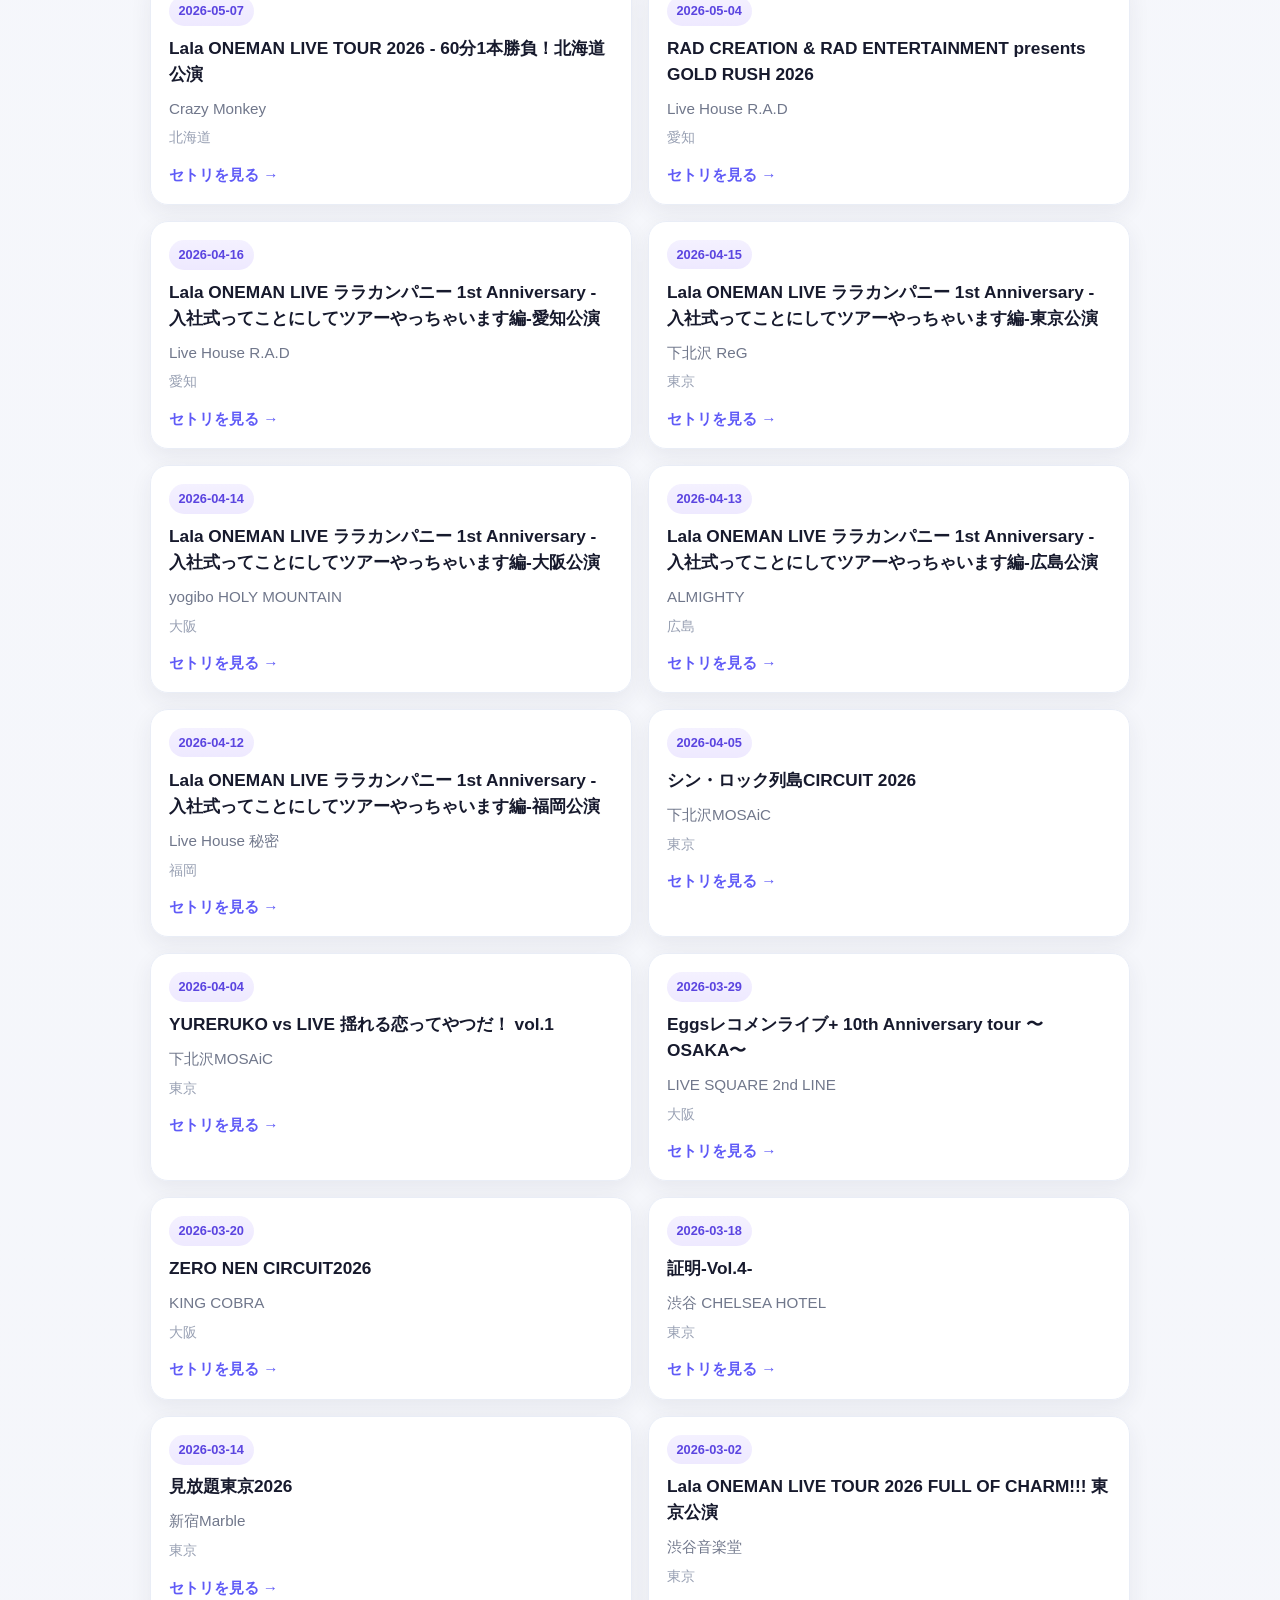
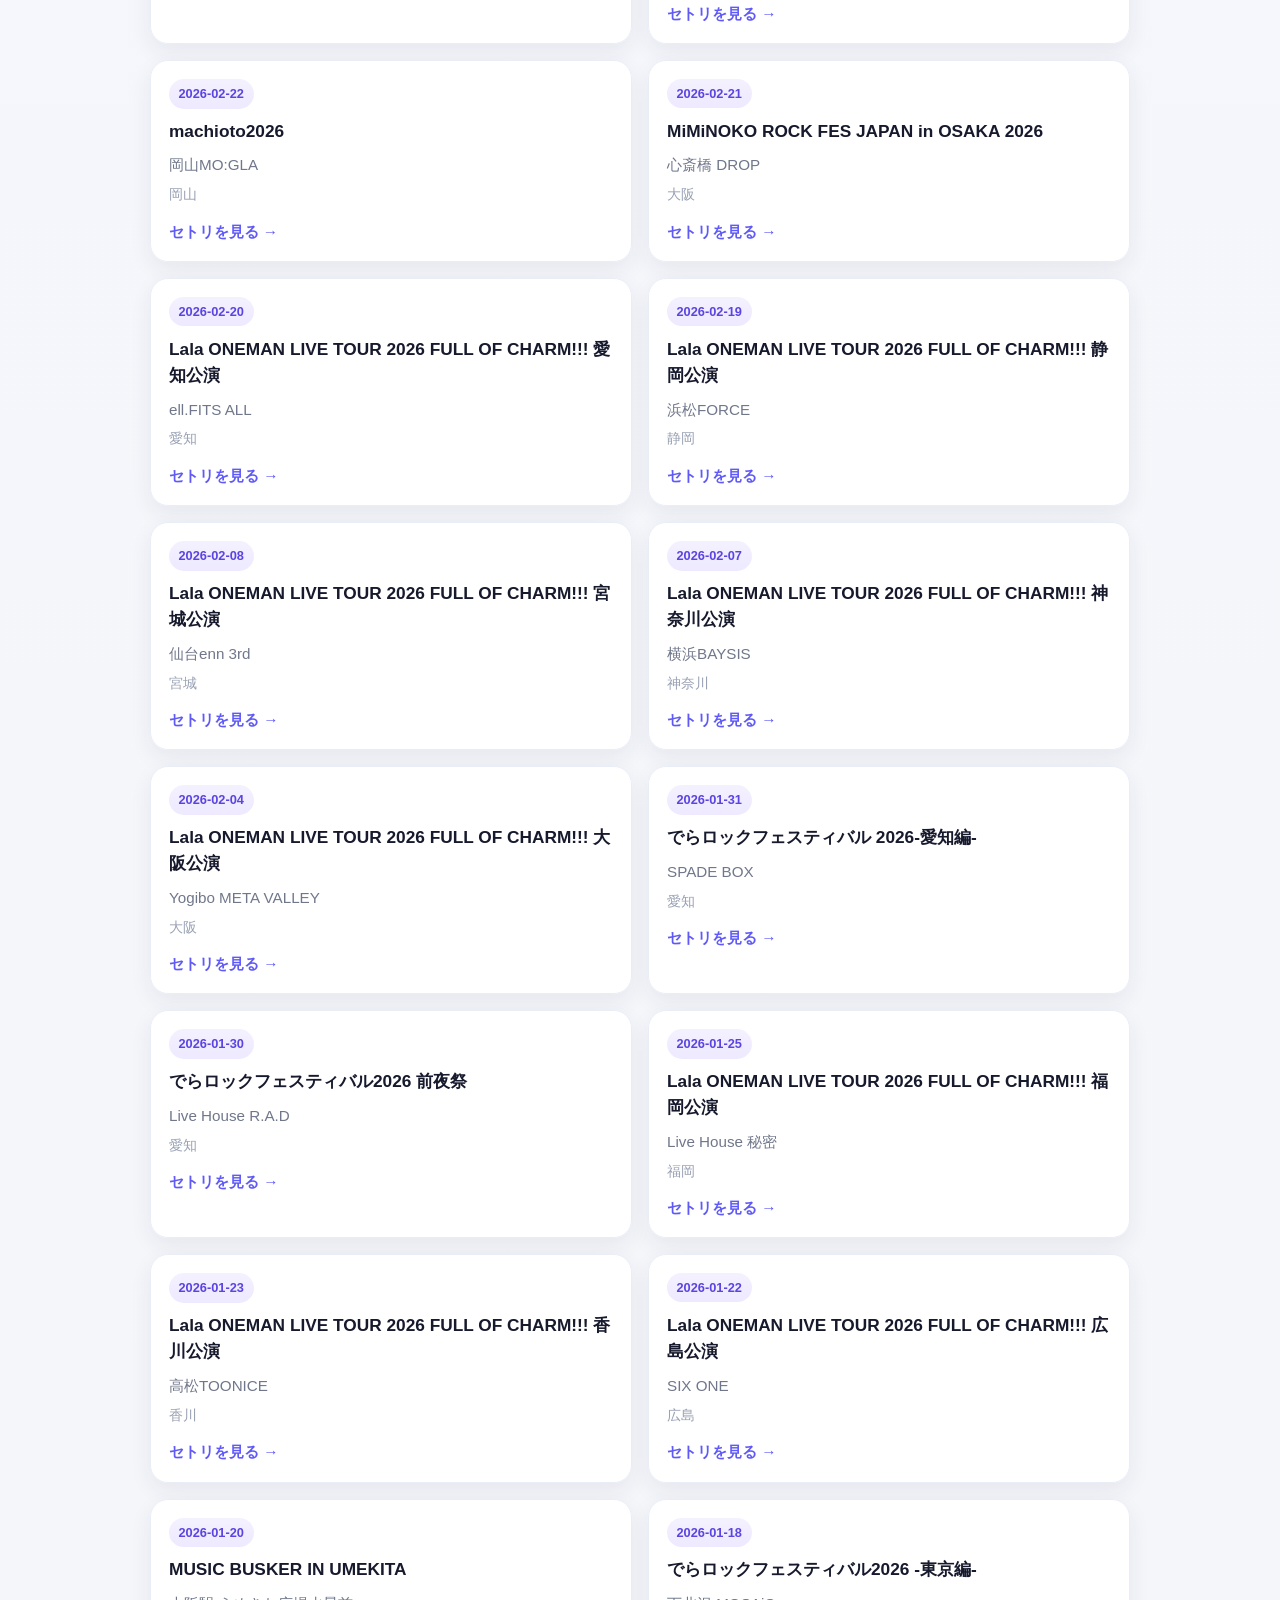
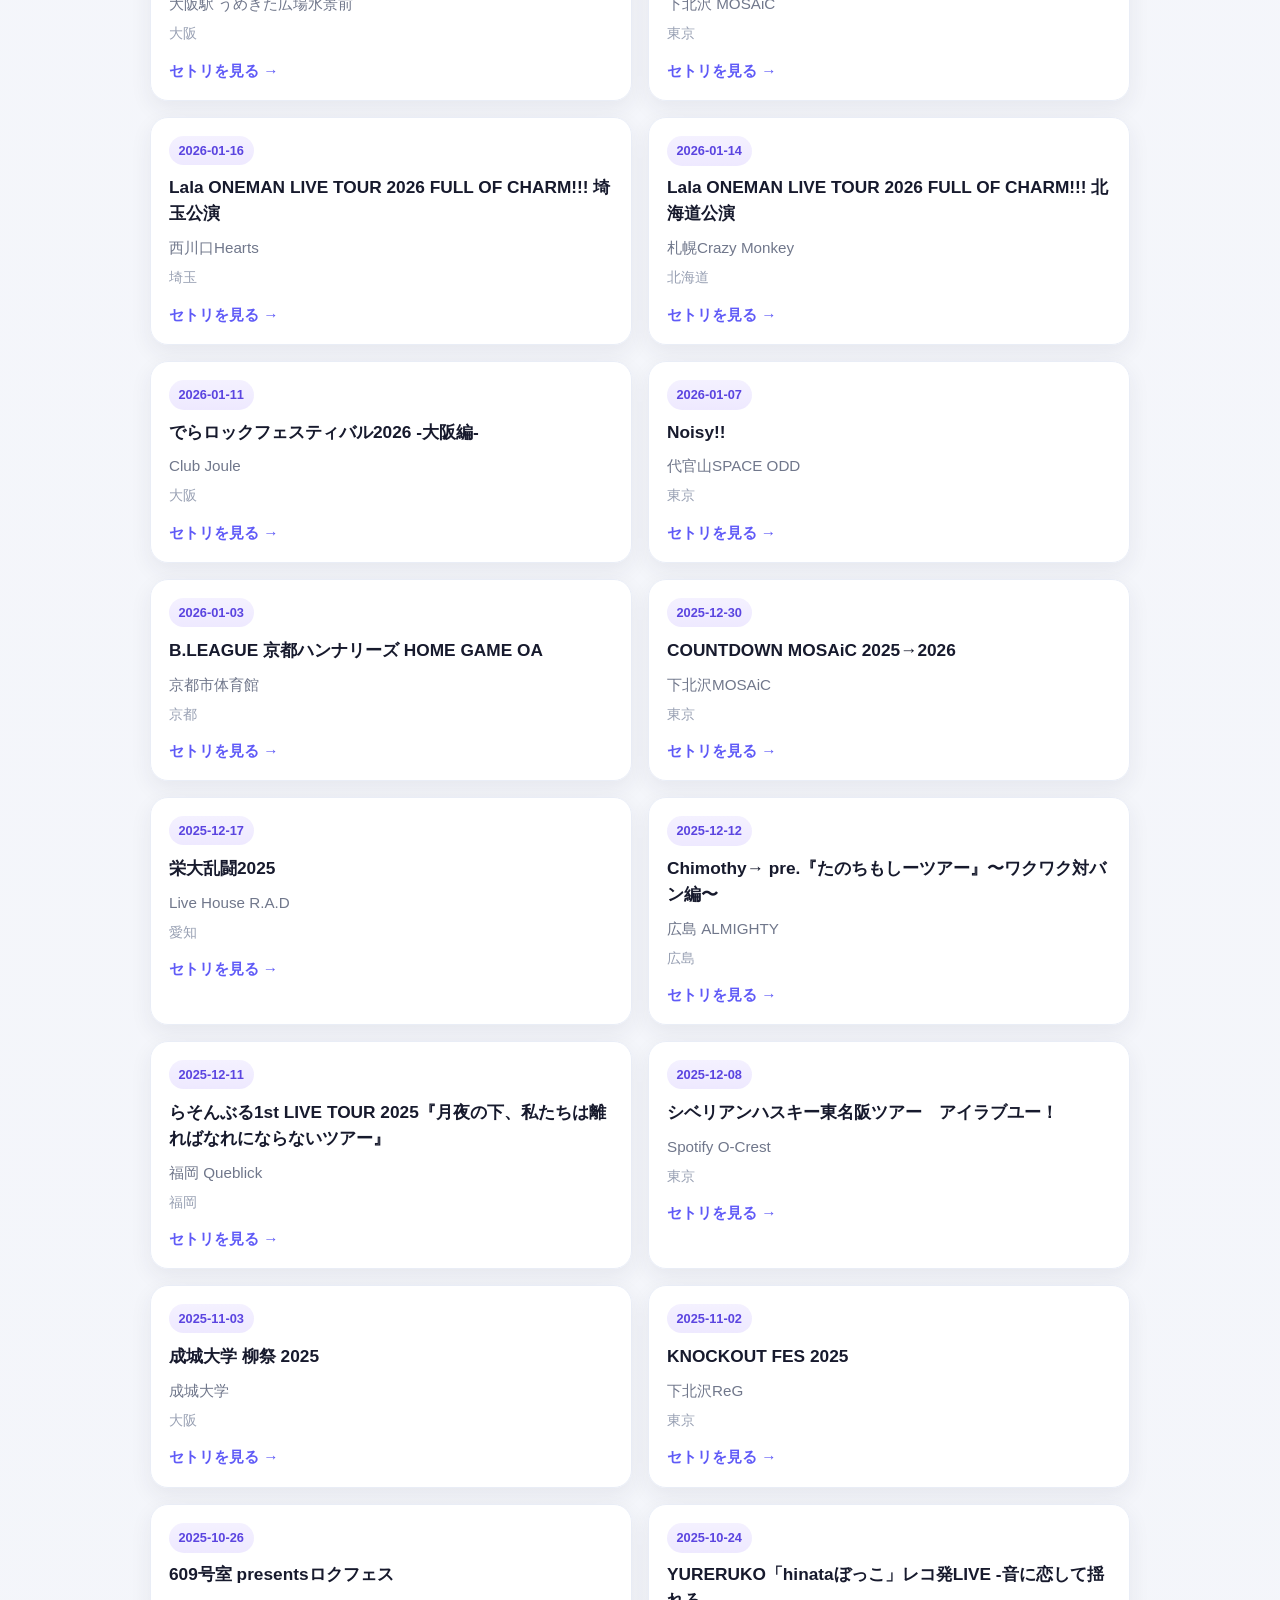
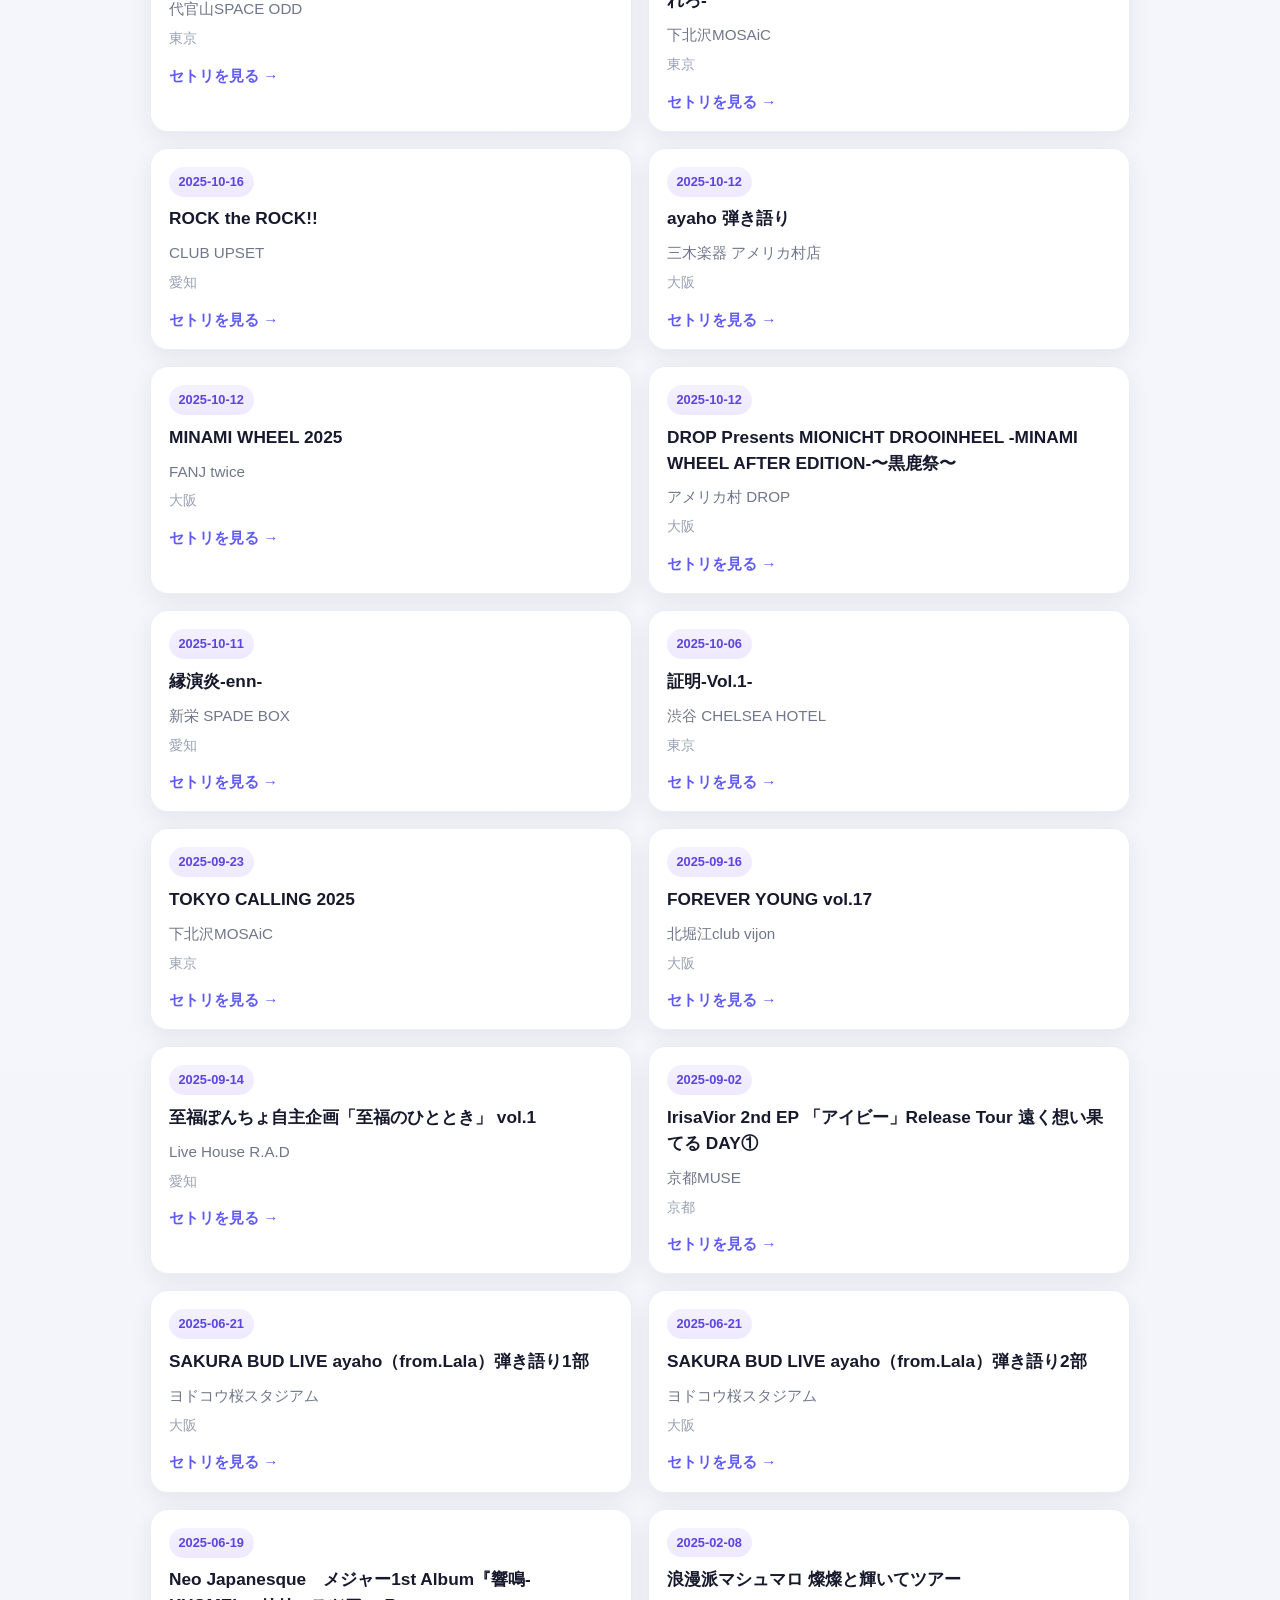
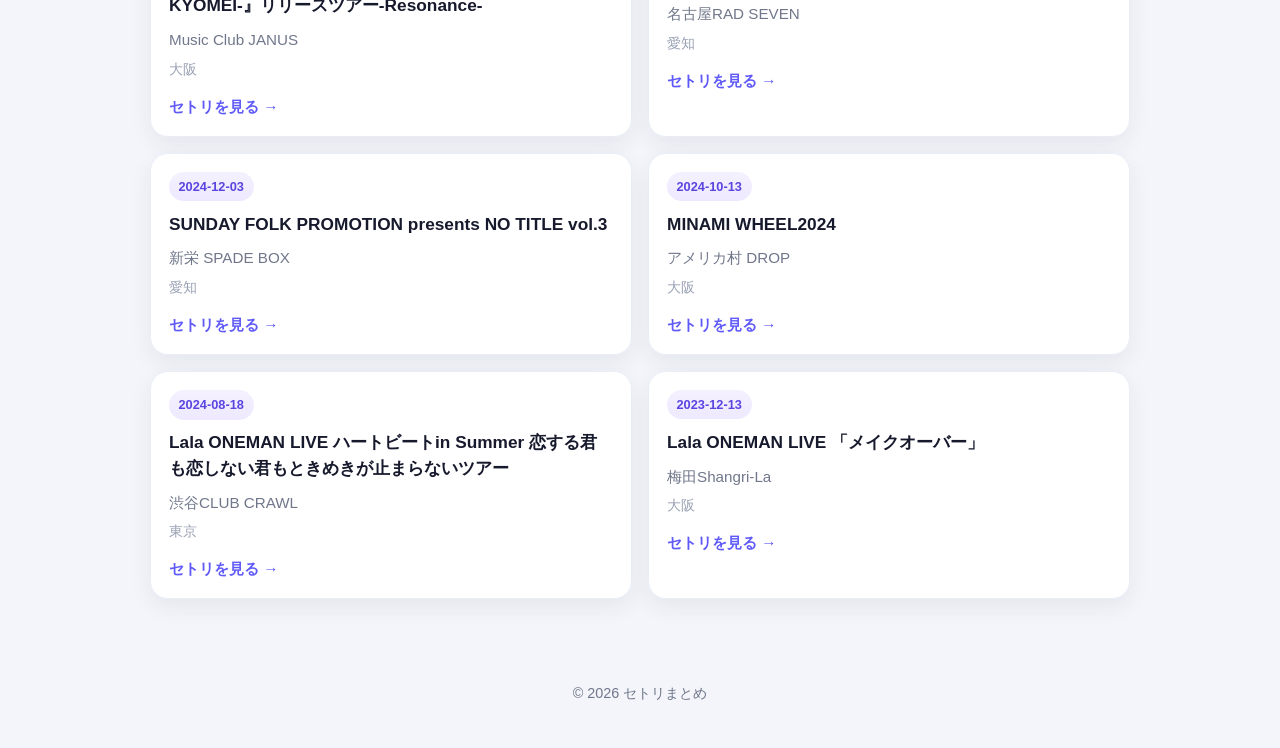
==== commit 85b6f12e: "Update index.html" ====
--- a/index.html
+++ b/index.html
@@ -167,6 +167,7 @@
 
       </div>
 
+      <br>
 
       <!-- 曲名検索 -->
       <div class="search-box">
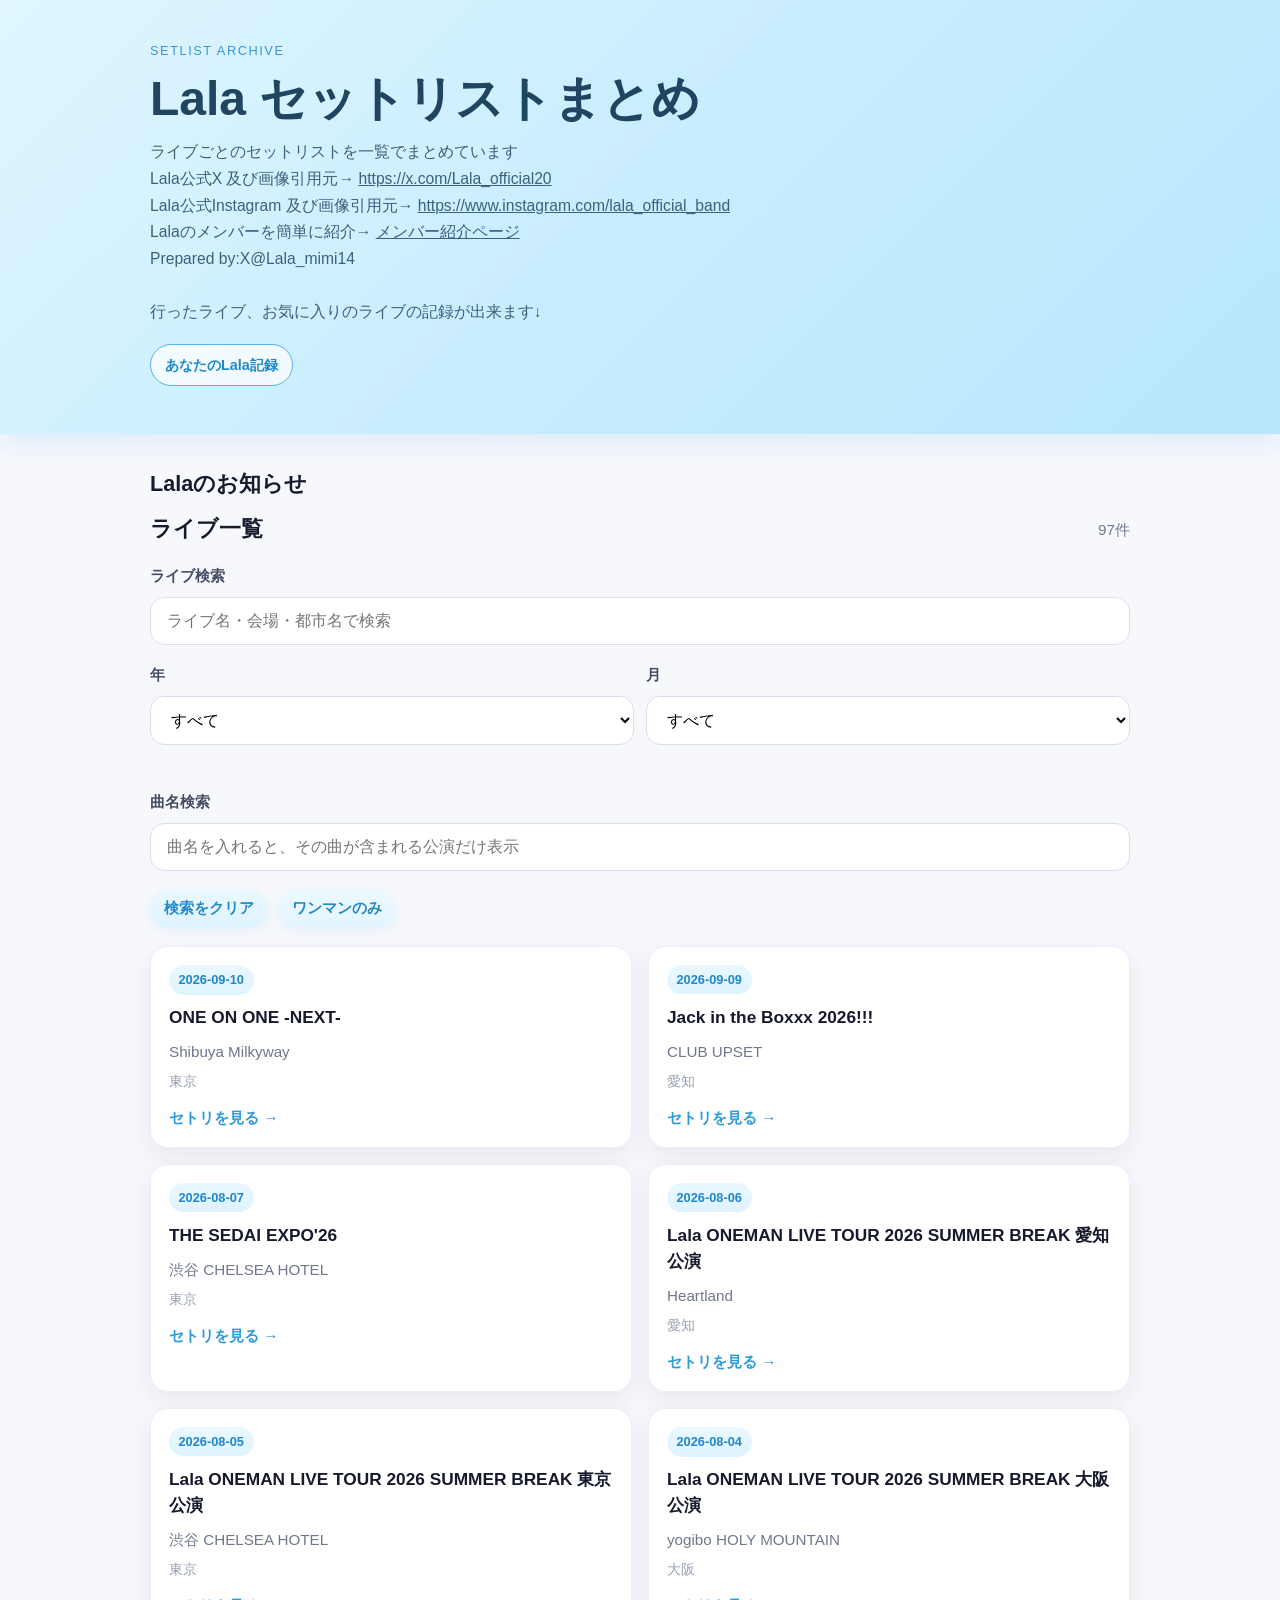
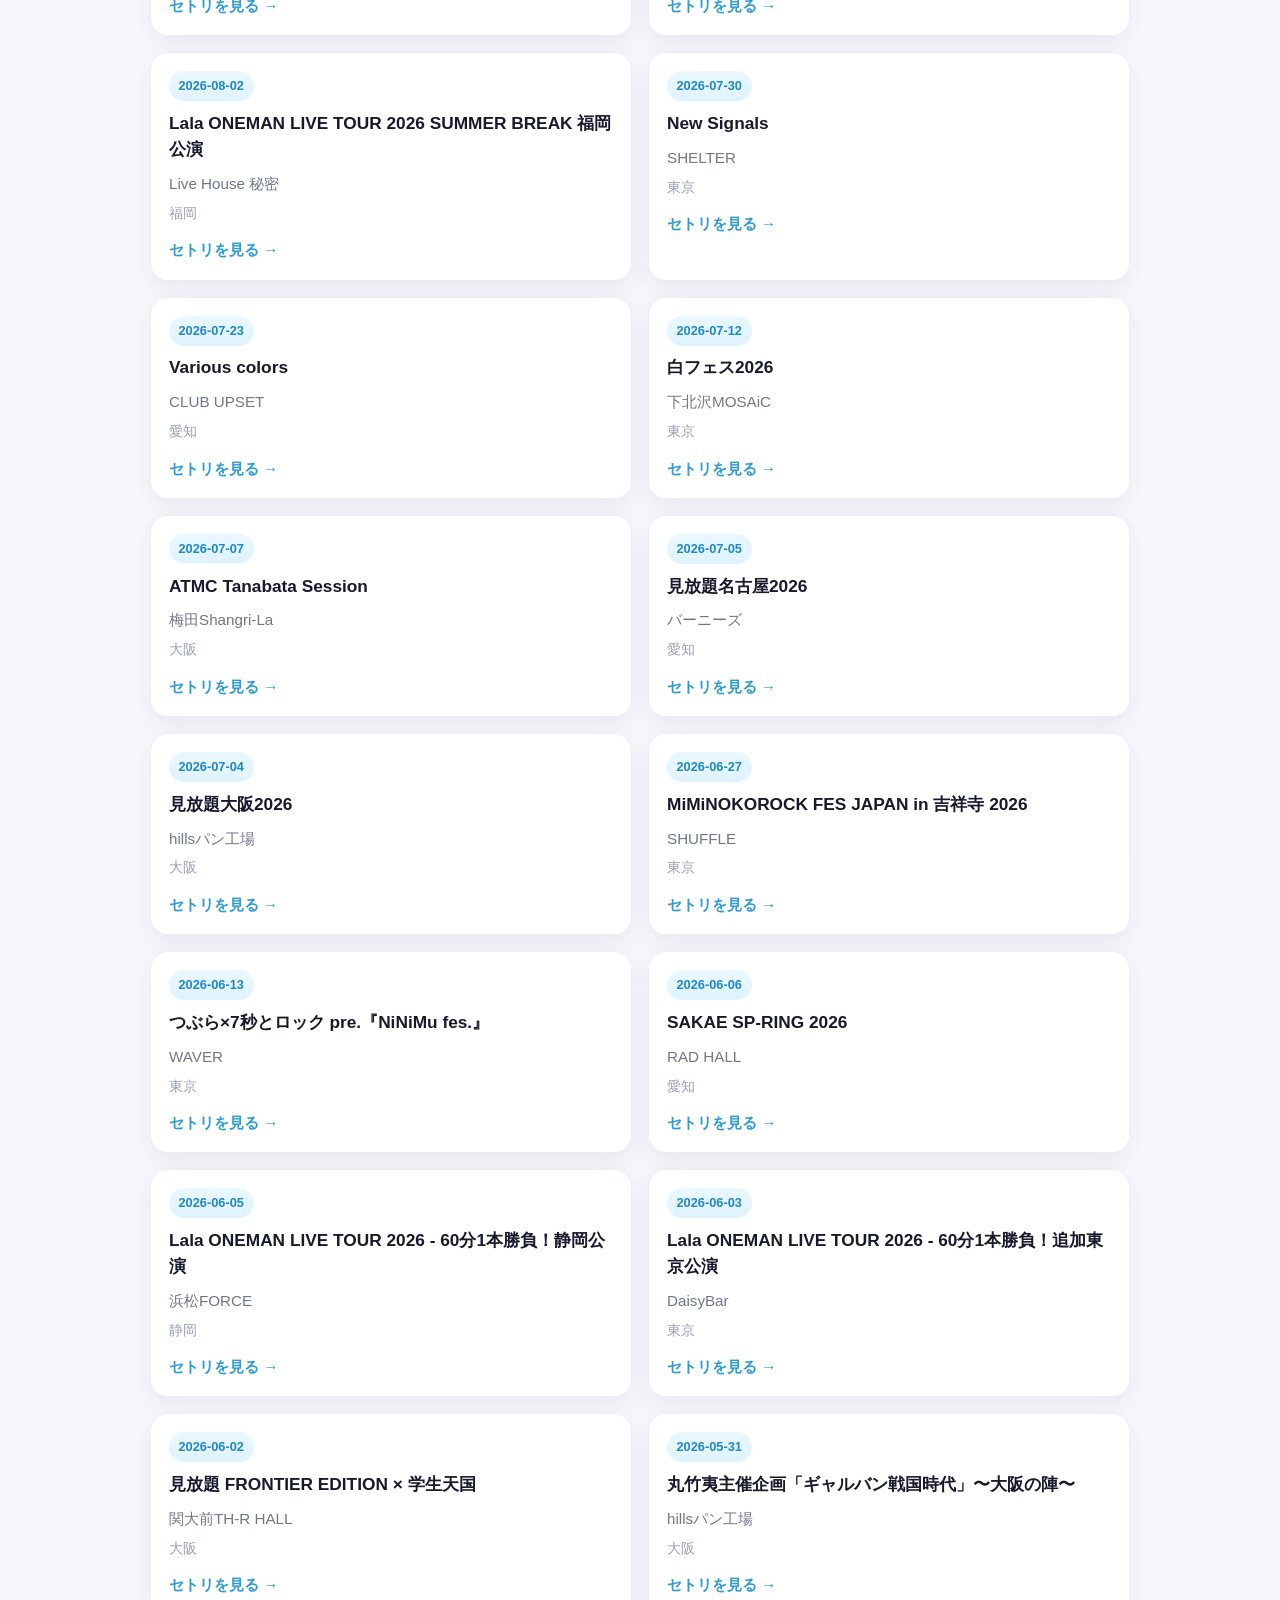
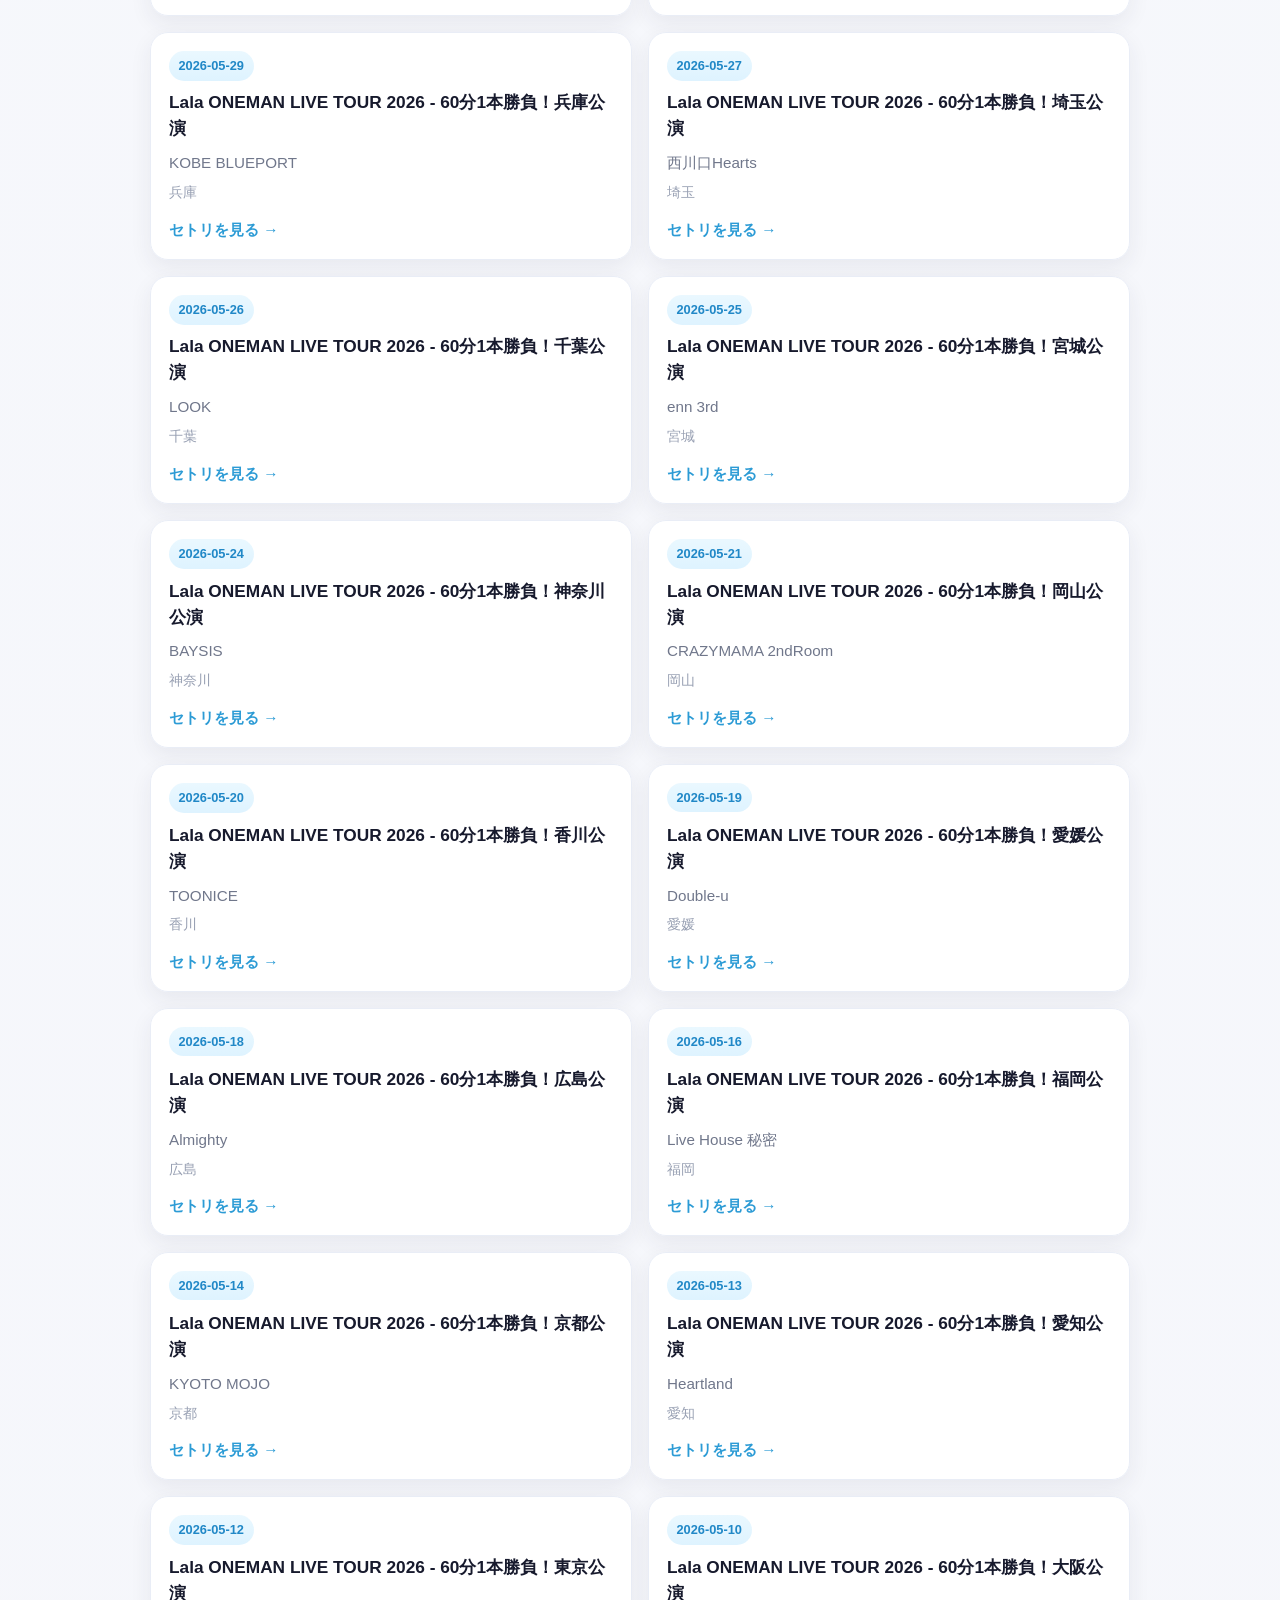
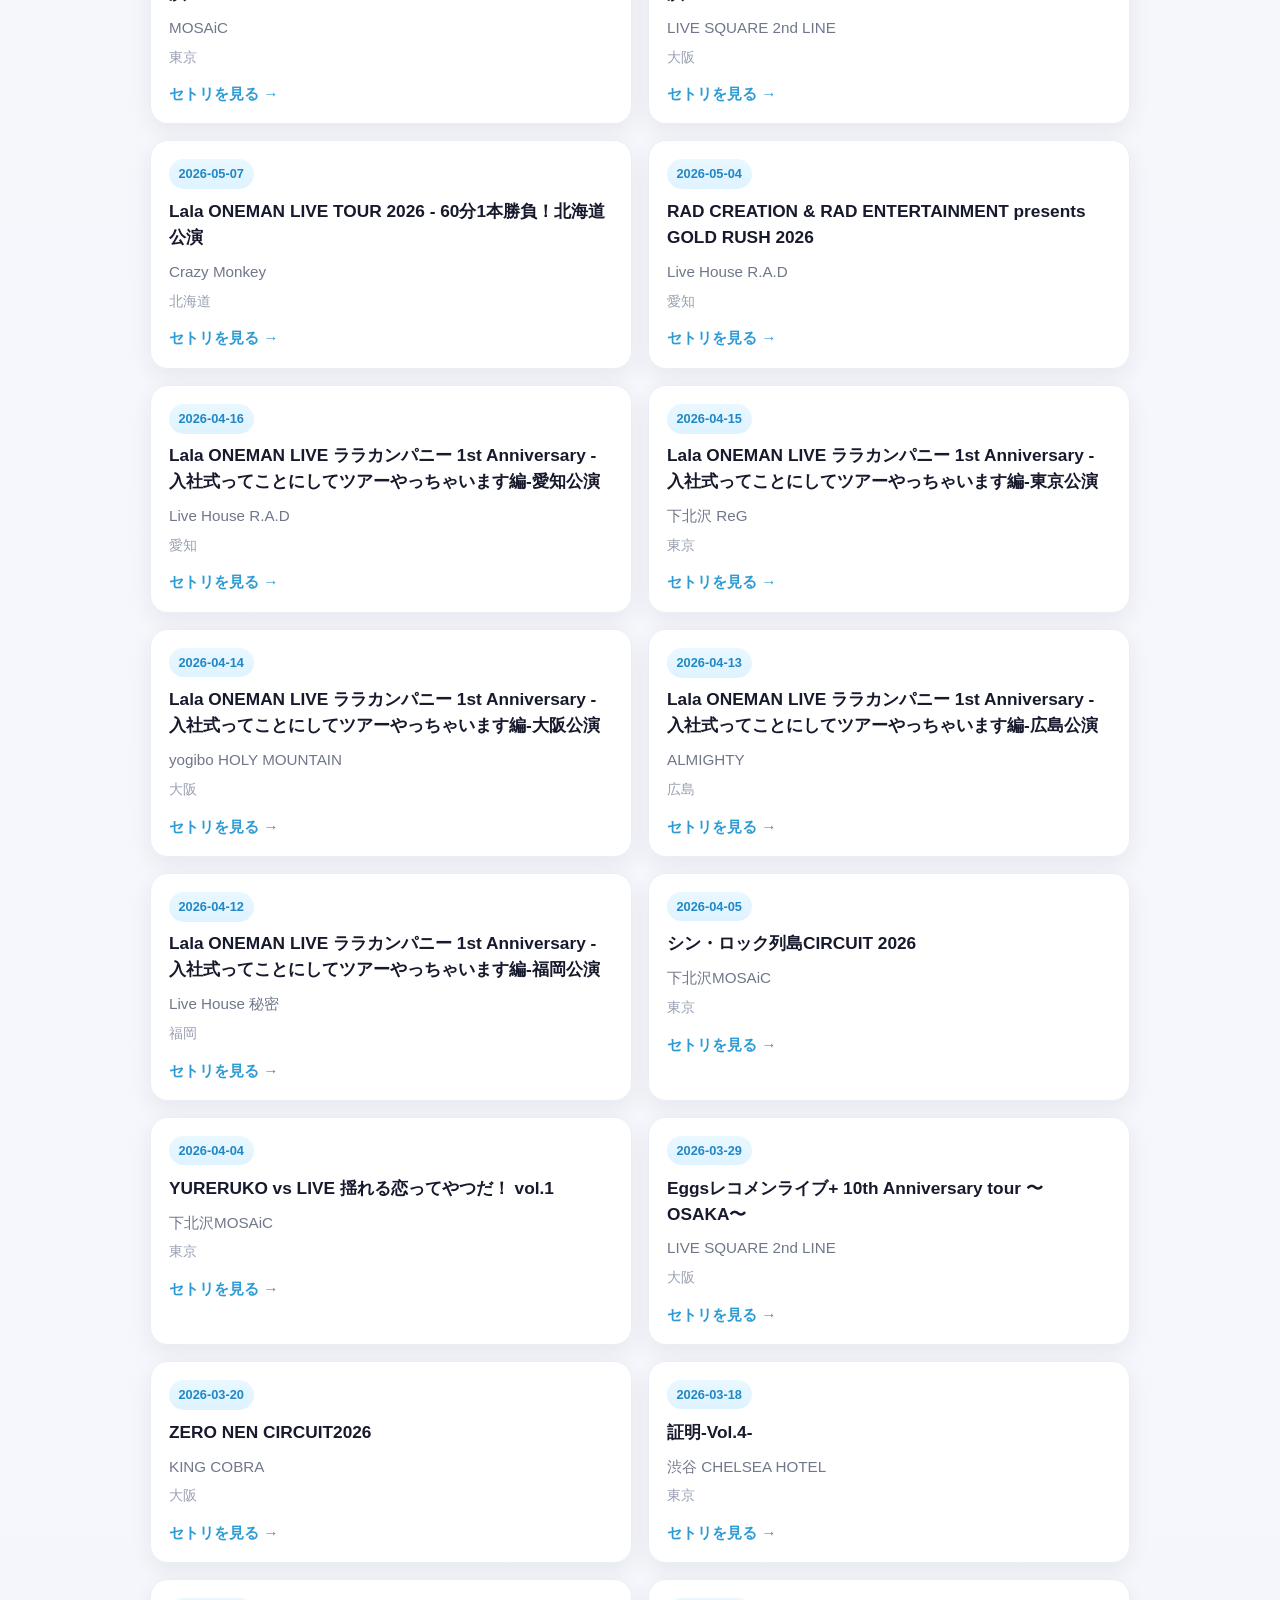
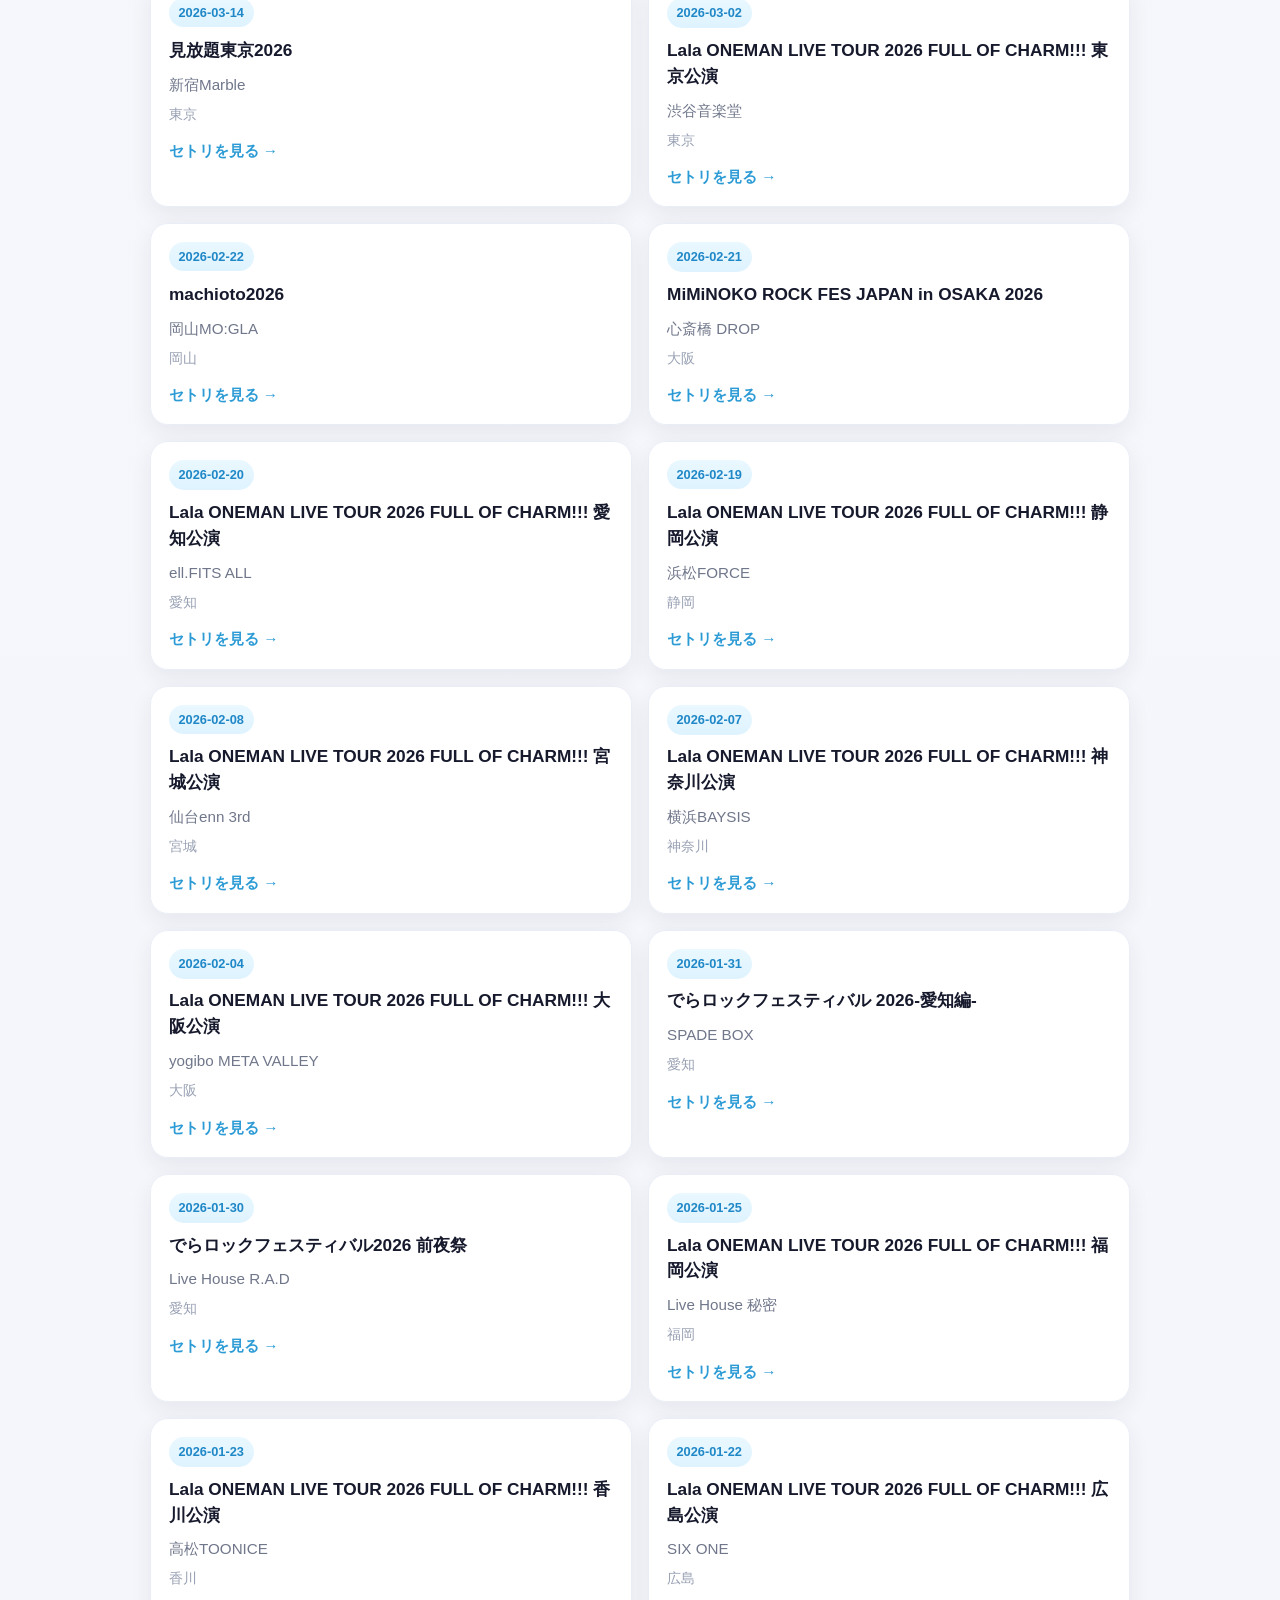
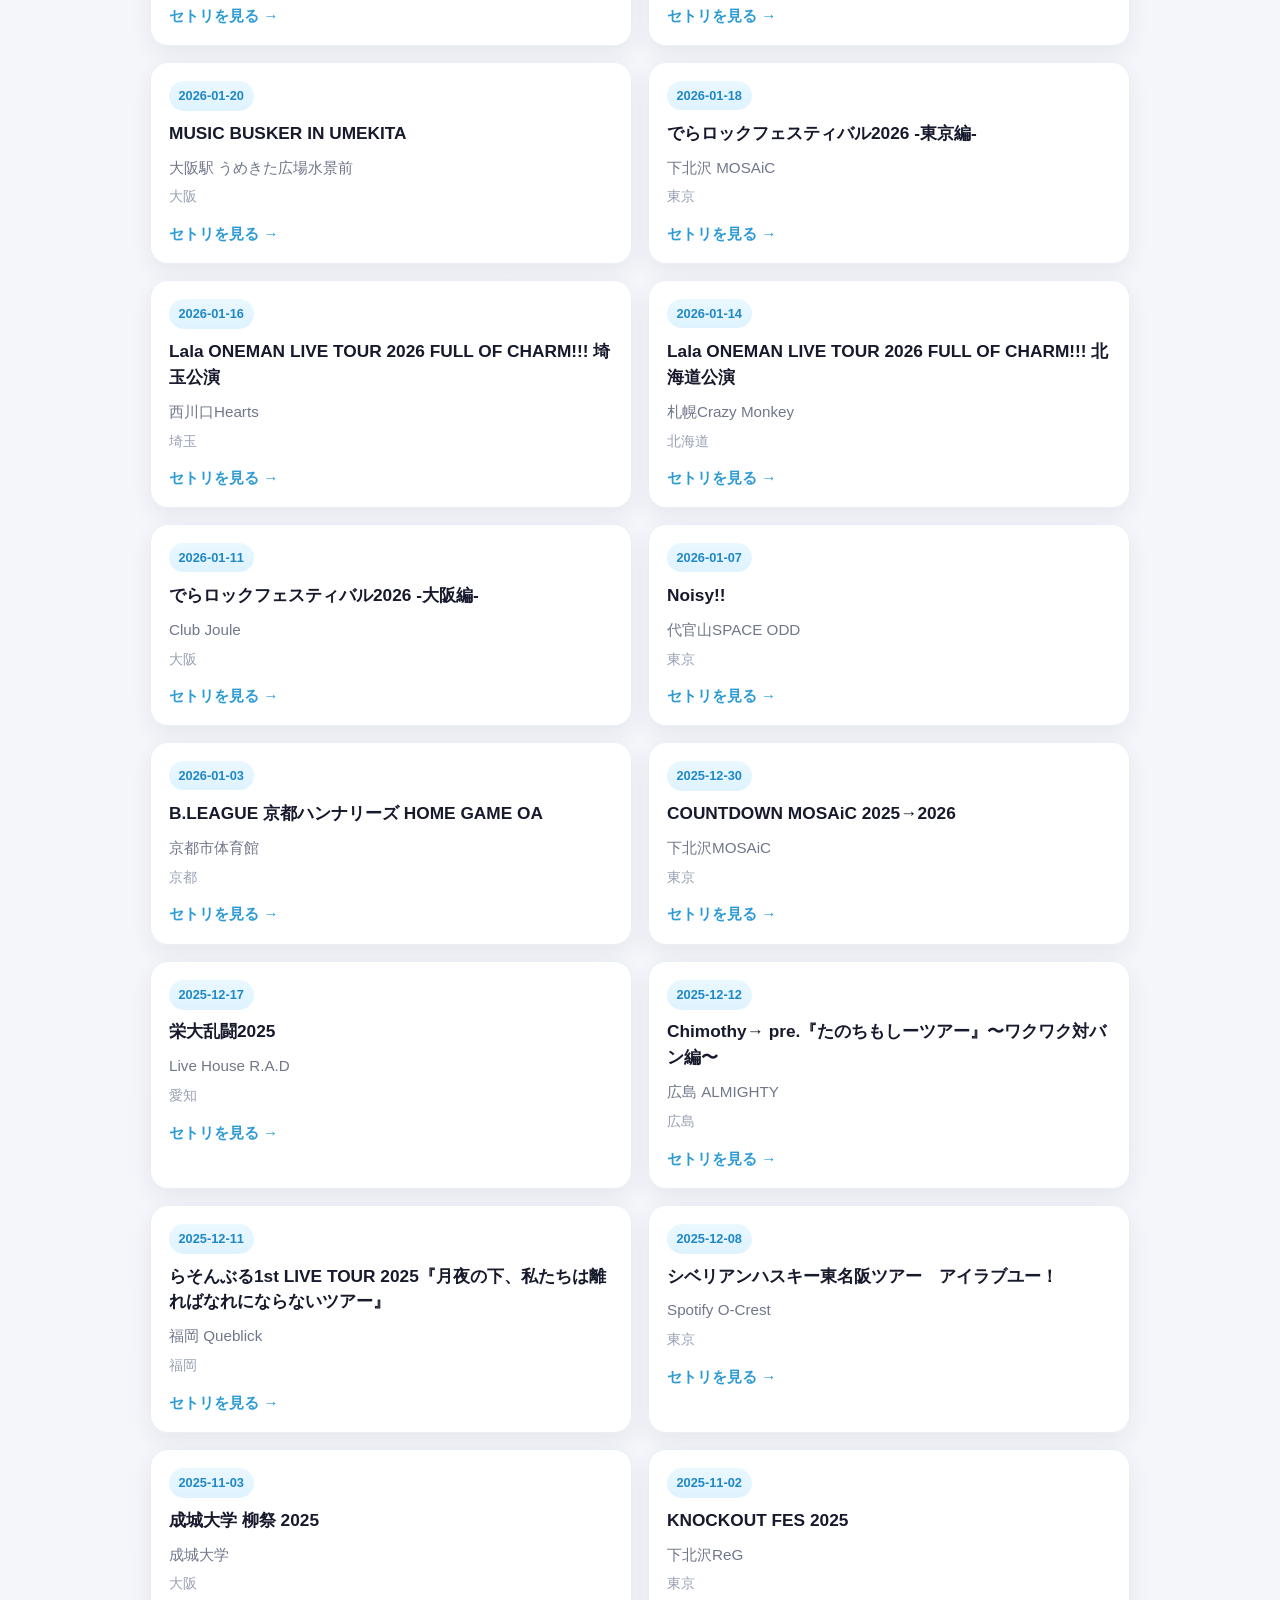
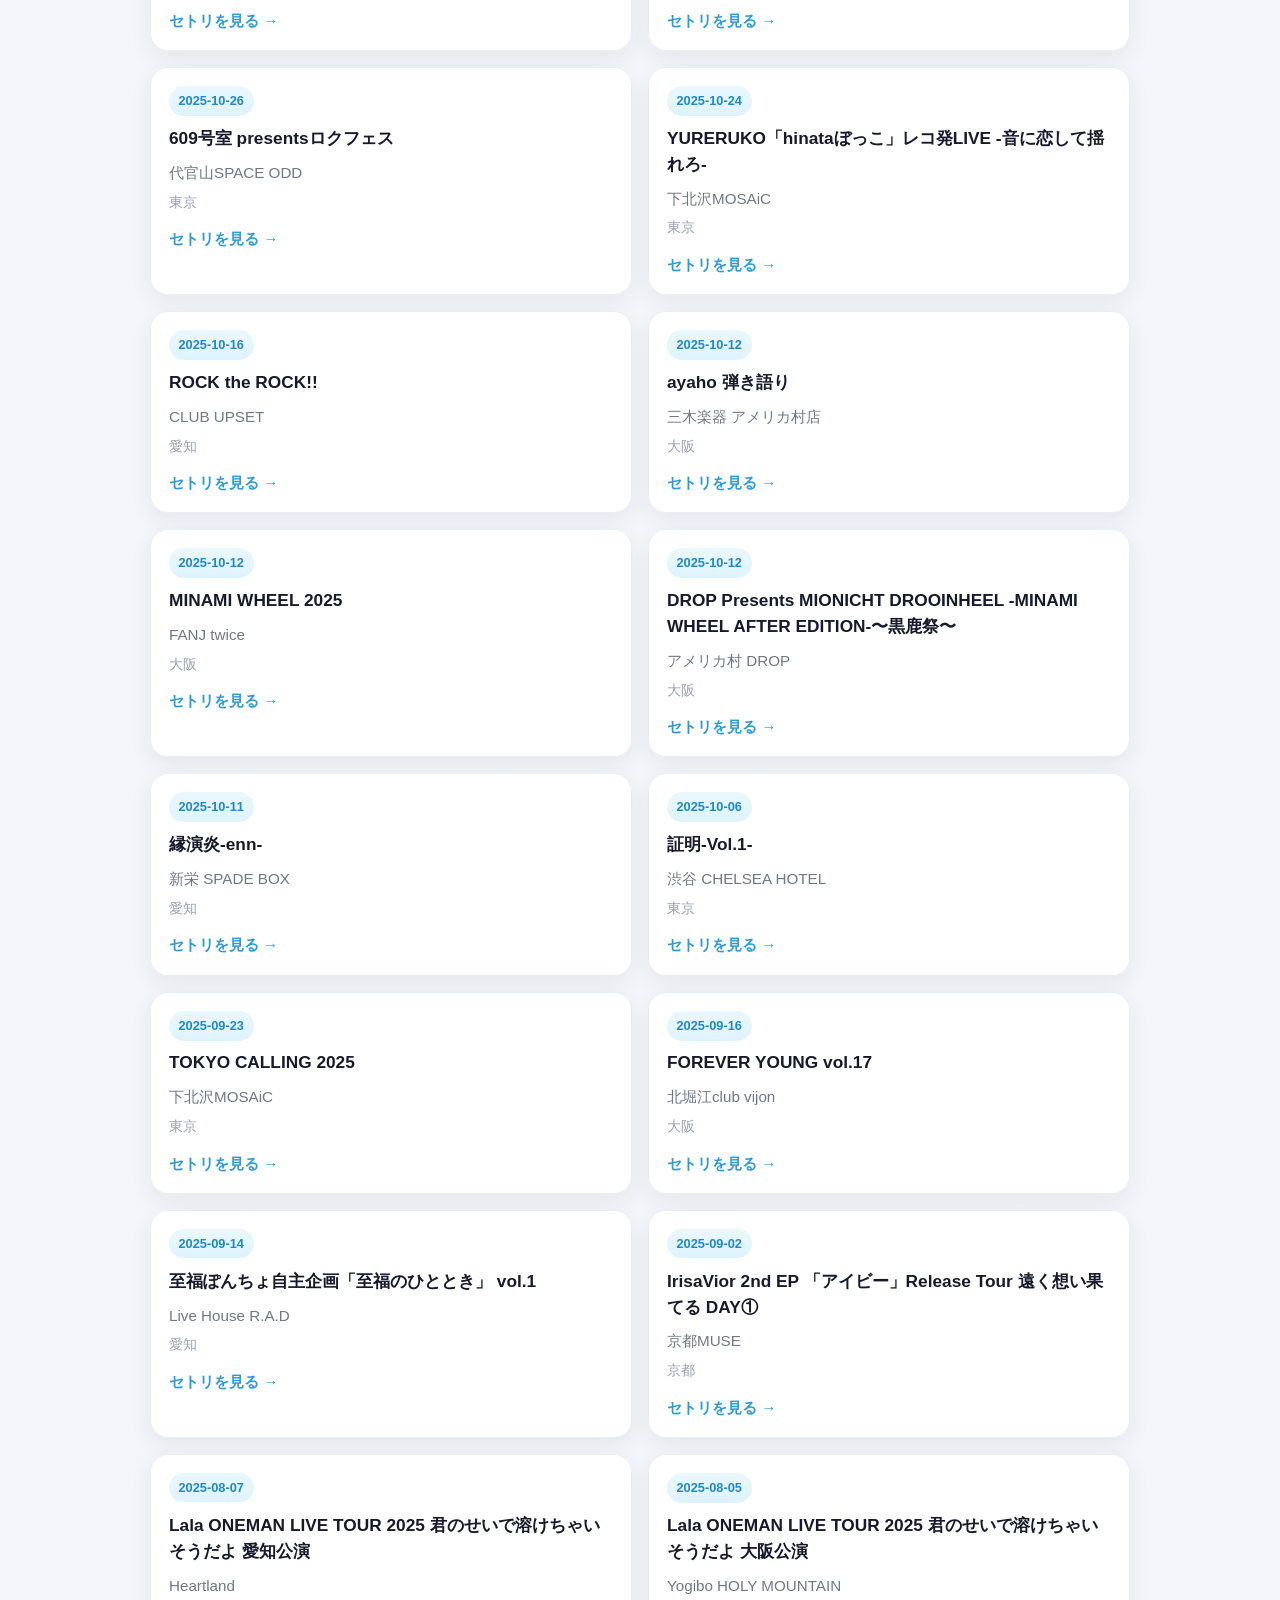
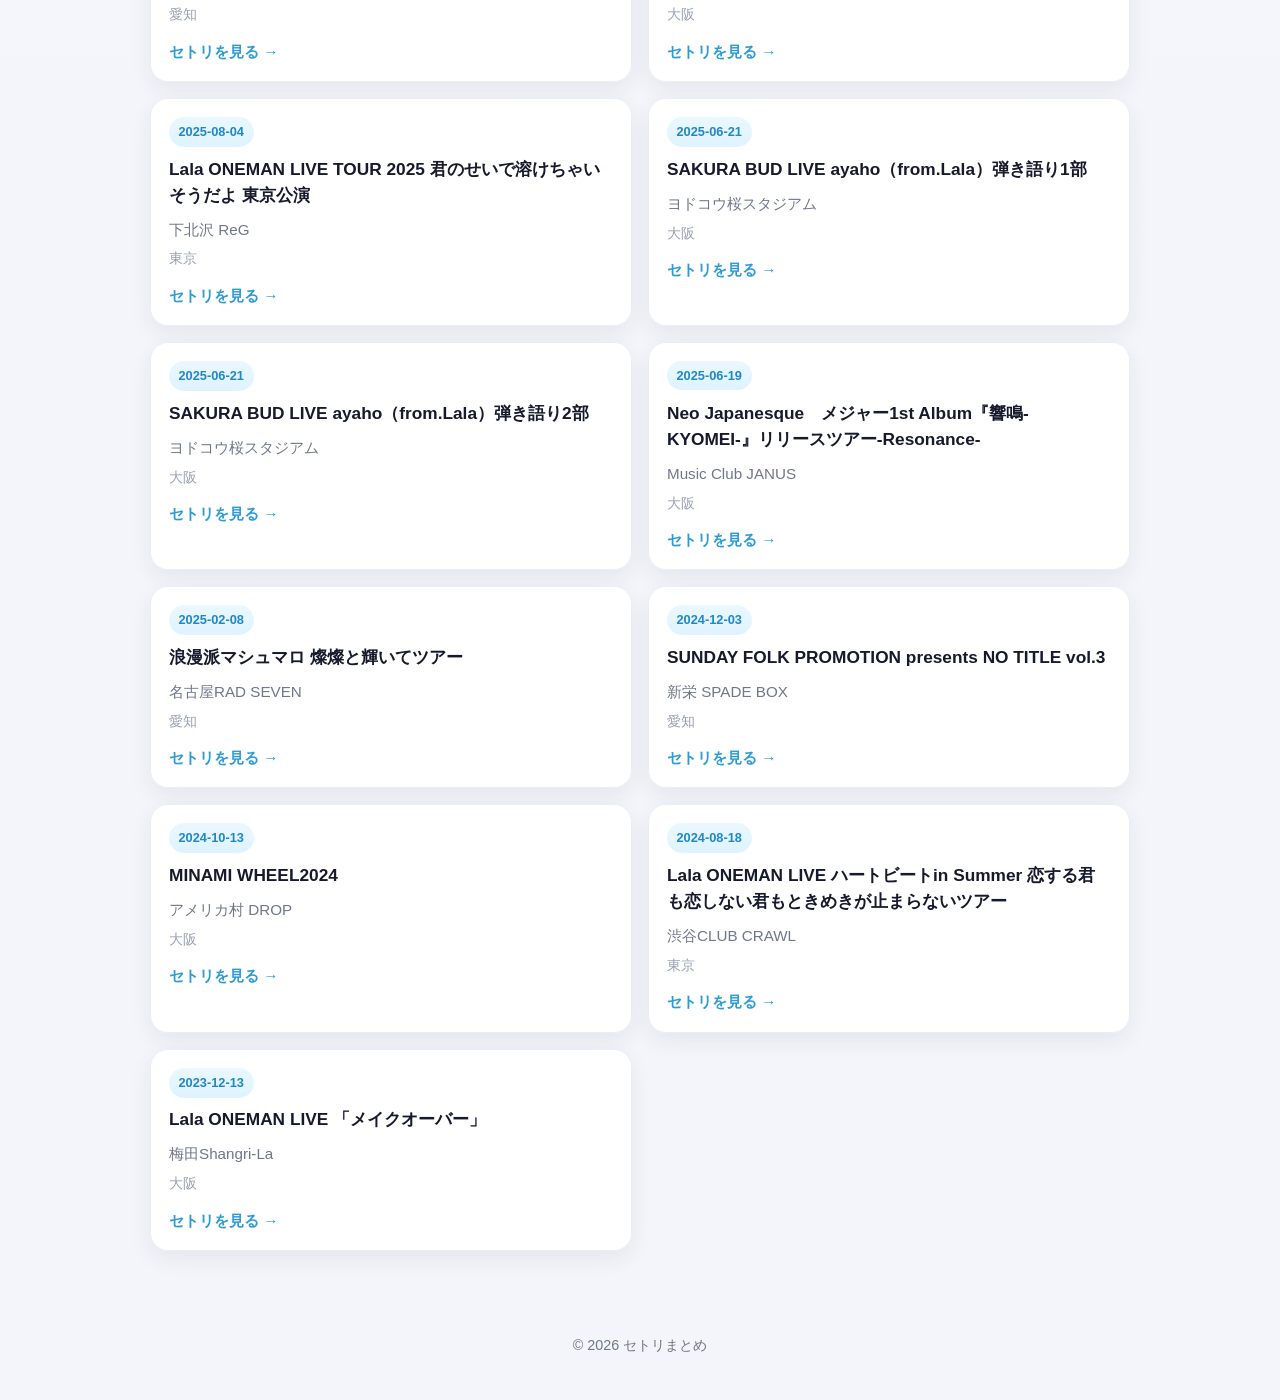
==== commit 287545cc: "Update index.html" ====
--- a/index.html
+++ b/index.html
@@ -85,7 +85,7 @@
       <h2 class="section-title">Lalaのお知らせ</h2>
 
       <blockquote class="twitter-tweet">
-        <a href="https://x.com/lala_official20/status/2087464618864304329?s=46"></a>
+        <a href="https://x.com/lala_official20/status/2089653602638028821?s=46"></a>
       </blockquote>
 
       <script
--- a/style.css
+++ b/style.css
@@ -11,11 +11,11 @@
   --line: #e7eaf3;
   --line-soft: #f1f4fa;
 
-  /* main accent */
-  --primary: #6d5dfc;
-  --primary-2: #8b5cf6;
-  --primary-soft: #f2efff;
-  --primary-text: #5b45e0;
+  /* main accent - light blue */
+  --primary: #42a5e8;
+  --primary-2: #6ec6f2;
+  --primary-soft: #eaf8ff;
+  --primary-text: #2188c7;
 
   /* accent red/pink */
   --danger: #ff4d6d;
@@ -32,8 +32,17 @@
 
 body {
   margin: 0;
-  font-family: -apple-system, BlinkMacSystemFont, "Hiragino Sans", "Yu Gothic", sans-serif;
-  background: linear-gradient(180deg, #f7f8fc 0%, #f3f5fa 100%);
+  font-family:
+    -apple-system,
+    BlinkMacSystemFont,
+    "Hiragino Sans",
+    "Yu Gothic",
+    sans-serif;
+  background: linear-gradient(
+    180deg,
+    #f7f8fc 0%,
+    #f3f5fa 100%
+  );
   color: var(--text);
   line-height: 1.7;
   -webkit-font-smoothing: antialiased;
@@ -49,45 +58,79 @@
   margin: 0 auto;
 }
 
+
 /* ===== Header ===== */
+
 .site-header {
-  background: linear-gradient(135deg, #5f5af7 0%, #8b5cf6 55%, #a78bfa 100%);
-  color: #fff;
+  background: linear-gradient(
+    135deg,
+    #dff6ff 0%,
+    #c8edff 50%,
+    #b8e6fa 100%
+  );
+
+  color: #23405a;
+
   padding: 40px 0 32px;
-  box-shadow: 0 8px 28px rgba(109, 93, 252, 0.24);
+
+  box-shadow:
+    0 8px 28px rgba(66, 165, 232, 0.16);
 }
 
 .site-subtitle {
   margin: 0 0 8px;
+
   font-size: 0.8rem;
   letter-spacing: 0.12em;
+
   opacity: 0.88;
+
+  color: #278bc5;
 }
 
 .site-title {
   margin: 0;
+
   font-size: clamp(2rem, 6vw, 3rem);
   line-height: 1.2;
+
+  color: #1f4561;
 }
 
 .site-desc {
   margin: 12px 0 0;
+
   font-size: 0.98rem;
+
   opacity: 0.94;
-}
+
+  color: #315a73;
+}
+
 
 /* ===== Main ===== */
+
 main {
   padding: 24px 0 48px;
 }
 
 .notice-box {
-  background: linear-gradient(180deg, #fffaf0, #fff6dd);
+  background: linear-gradient(
+    180deg,
+    #fffaf0,
+    #fff6dd
+  );
+
   border: 1px solid #f4d58d;
+
   color: #7a5a00;
+
   border-radius: 14px;
+
   padding: 14px 16px;
+
   margin-bottom: 24px;
+
   box-shadow: var(--shadow-sm);
 }
 
@@ -102,538 +145,201 @@
 
 .section-head {
   display: flex;
+
   justify-content: space-between;
   align-items: center;
+
   gap: 12px;
+
   margin-bottom: 16px;
+
   flex-wrap: wrap;
 }
 
 .section-title {
   margin: 0;
+
   font-size: 1.35rem;
+
   color: #171a2d;
 }
 
 .count-text {
   margin: 0;
+
   color: var(--muted);
+
   font-size: 0.95rem;
 }
 
+
 /* ===== Search ===== */
+
 .search-box {
   margin-bottom: 18px;
 }
 
 .search-label {
   display: block;
+
   margin-bottom: 8px;
+
   font-size: 0.92rem;
+
   font-weight: 700;
+
   color: #434b63;
 }
 
 .search-input {
   width: 100%;
+
   border: 1px solid #d9deea;
+
   border-radius: 14px;
+
   padding: 14px 16px;
+
   font-size: 1rem;
+
   background: rgba(255, 255, 255, 0.96);
+
   outline: none;
-  transition: border-color 0.18s ease, box-shadow 0.18s ease, background 0.18s ease;
+
+  transition:
+    border-color 0.18s ease,
+    box-shadow 0.18s ease,
+    background 0.18s ease;
 }
 
 .search-input:focus {
   border-color: var(--primary-2);
-  box-shadow: 0 0 0 4px rgba(139, 92, 246, 0.12);
+
+  box-shadow:
+    0 0 0 4px rgba(66, 165, 232, 0.14);
+
   background: #fff;
 }
 
+
+/* ===== Year / Month Filter ===== */
+
+.date-filter {
+  display: flex;
+
+  gap: 12px;
+
+  margin-bottom: 18px;
+}
+
+.date-filter-item {
+  flex: 1;
+}
+
+.date-filter-item .search-input {
+  width: 100%;
+}
+
+@media (max-width: 767px) {
+  .date-filter {
+    gap: 8px;
+  }
+}
+
+
 /* ===== Filter Buttons ===== */
+
 .filter-actions {
   margin-bottom: 18px;
+
   display: flex;
+
   gap: 10px;
+
   flex-wrap: wrap;
 }
 
 .clear-button,
 .oneman-button {
   appearance: none;
+
   border: none;
+
   font-weight: 700;
+
   border-radius: 999px;
+
   padding: 10px 14px;
+
   cursor: pointer;
+
   font-size: 0.92rem;
-  transition: transform 0.16s ease, opacity 0.16s ease, box-shadow 0.16s ease;
+
+  transition:
+    transform 0.16s ease,
+    opacity 0.16s ease,
+    box-shadow 0.16s ease;
 }
 
 .clear-button {
-  background: linear-gradient(180deg, #f3efff, #ece7ff);
-  color: #6b38d1;
-  box-shadow: 0 4px 10px rgba(139, 92, 246, 0.08);
+  background: linear-gradient(
+    180deg,
+    #eaf8ff,
+    #def3ff
+  );
+
+  color: #2188c7;
+
+  box-shadow:
+    0 4px 10px rgba(66, 165, 232, 0.08);
 }
 
 .oneman-button {
-  background: linear-gradient(180deg, #edf2ff, #e7edff);
-  color: #4d56d8;
-  box-shadow: 0 4px 10px rgba(99, 102, 241, 0.08);
+  background: linear-gradient(
+    180deg,
+    #edf9ff,
+    #e2f5ff
+  );
+
+  color: #2687bd;
+
+  box-shadow:
+    0 4px 10px rgba(66, 165, 232, 0.08);
 }
 
 .clear-button:hover,
 .oneman-button:hover {
   opacity: 0.96;
+
   transform: translateY(-1px);
 }
 
+
 /* ===== Live List ===== */
+
 .live-grid {
   display: grid;
+
   gap: 16px;
 }
 
 .live-card {
   display: block;
+
   text-decoration: none;
+
   background: rgba(255, 255, 255, 0.96);
+
   backdrop-filter: blur(6px);
+
   border-radius: 18px;
+
   padding: 18px 18px 16px;
-  box-shadow: 0 8px 22px rgba(38, 45, 72, 0.07);
+
+  box-shadow:
+    0 8px 22px rgba(38, 45, 72, 0.07);
+
   border: 1px solid #e9edf6;
-  transition: transform 0.18s ease, box-shadow 0.18s ease, border-color 0.18s ease;
-}
-
-.live-card:hover {
-  transform: translateY(-3px);
-  box-shadow: var(--shadow-lg);
-  border-color: #dcd8ff;
-}
-
-.live-date {
-  display: inline-block;
-  background: linear-gradient(180deg, #f4f1ff, #eee9ff);
-  color: var(--primary-text);
-  font-weight: 700;
-  font-size: 0.8rem;
-  padding: 4px 10px;
-  border-radius: 999px;
-  margin-bottom: 10px;
-}
-
-.live-name {
-  margin: 0;
-  font-size: 1.08rem;
-  line-height: 1.5;
-  color: #171a2d;
-}
-
-.live-place {
-  margin: 8px 0 0;
-  color: var(--muted);
-  font-size: 0.95rem;
-}
-
-.live-meta {
-  margin: 4px 0 0;
-  color: #98a0b3;
-  font-size: 0.9rem;
-}
-
-.live-link {
-  display: inline-block;
-  margin-top: 12px;
-  color: #5f5af7;
-  font-weight: 700;
-  font-size: 0.95rem;
-}
-
-.song-hit-badge {
-  margin: 10px 0 0;
-  display: inline-block;
-  background: linear-gradient(180deg, #ecfeff, #dffafe);
-  color: #0f766e;
-  border: 1px solid #a5f3fc;
-  border-radius: 999px;
-  padding: 4px 10px;
-  font-size: 0.8rem;
-  font-weight: 700;
-}
-
-.empty-text {
-  margin: 18px 0 0;
-  color: var(--muted);
-}
-
-/* ===== Detail Page ===== */
-.detail-main {
-  padding: 24px 0 48px;
-}
-
-.detail-card {
-  background: rgba(255, 255, 255, 0.97);
-  border-radius: 20px;
-  padding: 22px;
-  box-shadow: var(--shadow-md);
-  border: 1px solid #e9edf6;
-}
-
-.detail-meta {
-  display: grid;
-  gap: 8px;
-  margin-bottom: 18px;
-  color: #596176;
-  font-size: 0.95rem;
-}
-
-.detail-title {
-  margin: 0 0 12px;
-  font-size: clamp(1.5rem, 5vw, 2.1rem);
-  line-height: 1.35;
-  color: #171a2d;
-}
-
-/* ===== Detail Image ===== */
-.detail-image-wrap {
-  margin: 0 0 20px;
-}
-
-.detail-image {
-  display: block;
-  width: 100%;
-  max-width: 100%;
-  border-radius: 16px;
-  object-fit: cover;
-  box-shadow: 0 10px 28px rgba(30, 41, 59, 0.1);
-}
-
-/* ===== Section Titles ===== */
-.detail-section-title {
-  margin: 24px 0 12px;
-  font-size: 1.2rem;
-  color: #171a2d;
-}
-
-.detail-section-title-row {
-  display: flex;
-  align-items: center;
-  justify-content: space-between;
-  gap: 12px;
-  margin: 24px 0 12px;
-  flex-wrap: wrap;
-}
-
-.detail-section-title-row .detail-section-title {
-  margin: 0;
-}
-
-/* ===== Copy Button ===== */
-.copy-setlist-btn {
-  appearance: none;
-  border: 1px solid #c7d2fe;
-  display: inline-flex;
-  align-items: center;
-  justify-content: center;
-  background: linear-gradient(180deg, #f5f7ff, #e9eeff);
-  color: #4353d6;
-  font-weight: 700;
-  border-radius: 999px;
-  padding: 8px 14px;
-  min-width: 72px;
-  cursor: pointer;
-  font-size: 0.88rem;
-  line-height: 1.2;
-  white-space: nowrap;
-  flex-shrink: 0;
-  box-shadow: 0 3px 10px rgba(99, 102, 241, 0.08);
-  transition: transform 0.16s ease, box-shadow 0.16s ease, opacity 0.16s ease;
-  user-select: none;
-  -webkit-user-select: none;
-  -webkit-touch-callout: none;
-}
-
-.copy-setlist-btn:hover {
-  opacity: 0.96;
-  transform: translateY(-1px);
-  box-shadow: 0 5px 14px rgba(99, 102, 241, 0.12);
-}
-
-/* ===== Setlist Box ===== */
-.setlist-box {
-  background: linear-gradient(180deg, #fcfcff, #f7f9fd);
-  border: 1px solid #e6ebf5;
-  border-radius: 16px;
-  padding: 18px 18px 18px 24px;
-}
-
-.setlist {
-  margin: 0;
-  padding-left: 1.4em;
-}
-
-.setlist li {
-  margin-bottom: 8px;
-}
-
-.setlist li:last-child {
-  margin-bottom: 0;
-}
-
-/* セトリ1行（曲名 + ▶︎ボタン） */
-.setlist-item {
-  display: grid;
-  grid-template-columns: minmax(0, 1fr) auto;
-  align-items: start;
-  gap: 8px;
-  width: 100%;
-}
-
-/* 曲名 */
-.song-name {
-  min-width: 0;
-  line-height: 1.65;
-  word-break: break-word;
-  overflow-wrap: anywhere;
-}
-
-/* ▶︎ ボタン（小さく・主張弱め） */
-.listen-btn {
-  flex-shrink: 0;
-  display: inline-flex;
-  align-items: center;
-  justify-content: center;
-  align-self: start;
-  margin: 1px 0 0;
-  padding: 3px 8px;
-  min-width: auto;
-  font-size: 10px;
-  line-height: 1;
-  font-weight: 700;
-  border: 1px solid var(--danger-line);
-  border-radius: 999px;
-  background: var(--danger-soft);
-  color: #e13a5c;
-  cursor: pointer;
-  white-space: nowrap;
-  letter-spacing: 0.01em;
-  transition: background 0.18s ease, border-color 0.18s ease, color 0.18s ease, transform 0.18s ease;
-  user-select: none;
-  -webkit-user-select: none;
-  -webkit-touch-callout: none;
-}
-
-.listen-btn:hover {
-  background: var(--danger-soft-hover);
-  border-color: var(--danger-line-hover);
-  color: #cf274a;
-  transform: translateY(-1px);
-}
-
-/* ===== Apple Music Player ===== */
-/* Apple Music プレイヤー全体 */
-.apple-player-section {
-  margin-top: 1.5rem;
-  padding: 1rem;
-  border-radius: 18px;
-  background: linear-gradient(135deg, #fff8f8 0%, #ffeef1 100%);
-  border: 1px solid #ffd6dc;
-  box-shadow: 0 10px 24px rgba(255, 120, 140, 0.08);
-}
-
-/* 曲名タイトル */
-.apple-player-title {
-  margin: 0 0 0.85rem;
-  font-size: 0.95rem;
-  font-weight: 700;
-  color: #8f4a56;
-  background: rgba(255, 255, 255, 0.78);
-  padding: 0.55rem 0.8rem;
-  border-radius: 12px;
-  border: 1px solid rgba(255, 214, 220, 0.9);
-}
-
-/* iframe */
-.apple-player-frame {
-  width: 100%;
-  height: 175px;
-  border: 0;
-  border-radius: 14px;
-  overflow: hidden;
-  background: #ffffff;
-  box-shadow: inset 0 0 0 1px rgba(255, 225, 230, 0.9);
-}
-
-/* ===== Memo ===== */
-.memo-box {
-  margin-top: 18px;
-  background: linear-gradient(180deg, #faf6ff, #f4edff);
-  border: 1px solid #e8d8ff;
-  border-radius: 16px;
-  padding: 16px;
-}
-
-.memo-box p {
-  margin: 0;
-  white-space: pre-line;
-}
-
-/* ===== Back Link ===== */
-.back-link {
-  display: inline-block;
-  margin-top: 20px;
-  text-decoration: none;
-  color: #5f5af7;
-  font-weight: 700;
-}
-
-.back-link:hover {
-  text-decoration: underline;
-}
-
-/* ===== Footer ===== */
-.site-footer {
-  padding: 20px 0 28px;
-  color: var(--muted);
-  font-size: 0.9rem;
-  text-align: center;
-}
-
-/* ===== PC ===== */
-@media (min-width: 768px) {
-  .live-grid {
-    grid-template-columns: repeat(2, 1fr);
-  }
-
-  .detail-card {
-    padding: 28px;
-  }
-
-  .apple-player-frame {
-    height: 175px;
-  }
-}
-
-/* ===== Mobile Tuning ===== */
-@media (max-width: 767px) {
-  .detail-card {
-    padding: 18px;
-    border-radius: 18px;
-  }
-
-  .setlist-box {
-    padding: 16px 14px 16px 20px;
-  }
-
-  .detail-section-title-row {
-    align-items: flex-start;
-  }
-
-  .copy-setlist-btn {
-    padding: 7px 12px;
-    font-size: 0.84rem;
-  }
-
-/* ===== Detail Video ===== */
-.detail-video {
-  display: block;
-  width: 100%;
-  max-width: 100%;
-  border-radius: 16px;
-  background: #000;
-  box-shadow: 0 10px 28px rgba(30, 41, 59, 0.12);
-}
-
-.twitter-tweet {
-  margin: 0 auto !important;
-}
-
-/* ===== Header Navigation ===== */
-.header-nav {
-  margin: 18px 0 0;
-}
-
-.header-nav a {
-  display: inline-block;
-  padding: 8px 14px;
-  border: 1px solid rgba(255, 255, 255, 0.45);
-  border-radius: 999px;
-  color: #fff;
-  text-decoration: none;
-  font-size: 0.9rem;
-  font-weight: 700;
-  background: rgba(255, 255, 255, 0.12);
-  transition: background 0.18s ease, transform 0.18s ease;
-}
-
-.header-nav a:hover {
-  background: rgba(255, 255, 255, 0.22);
-  transform: translateY(-1px);
-}
-
-/* ========================================
-   My Lala Record
-======================================== */
-
-.record-stats {
-  display: grid;
-  grid-template-columns: repeat(2, minmax(0, 1fr));
-  gap: 14px;
-  margin-top: 18px;
-}
-
-.record-stat-card {
-  background: #ffffff;
-  border: 1px solid #e9edf6;
-  border-radius: 18px;
-  padding: 20px 16px;
-  text-align: center;
-  box-shadow: var(--shadow-sm);
-
-  display: flex;
-  flex-direction: column;
-  align-items: center;
-}
-
-.record-stat-icon {
-  font-size: 1.5rem;
-  margin-bottom: 4px;
-}
-
-.record-stat-number {
-  font-size: 1.8rem;
-  font-weight: 800;
-  line-height: 1.2;
-  color: #171a2d;
-}
-
-.record-stat-label {
-  margin-top: 4px;
-  color: var(--muted);
-  font-size: 0.85rem;
-}
-
-
-/* ライブ一覧 */
-
-.record-live-list {
-  display: grid;
-  gap: 12px;
-}
-
-.record-live-card {
-  display: block;
-  text-decoration: none;
-
-  background: rgba(255, 255, 255, 0.96);
-  border: 1px solid #e9edf6;
-  border-radius: 16px;
-
-  padding: 16px;
-
-  box-shadow: var(--shadow-sm);
 
   transition:
     transform 0.18s ease,
@@ -641,23 +347,670 @@
     border-color 0.18s ease;
 }
 
+.live-card:hover {
+  transform: translateY(-3px);
+
+  box-shadow: var(--shadow-lg);
+
+  border-color: #b9e4f8;
+}
+
+.live-date {
+  display: inline-block;
+
+  background: linear-gradient(
+    180deg,
+    #eaf8ff,
+    #def3ff
+  );
+
+  color: var(--primary-text);
+
+  font-weight: 700;
+
+  font-size: 0.8rem;
+
+  padding: 4px 10px;
+
+  border-radius: 999px;
+
+  margin-bottom: 10px;
+}
+
+.live-name {
+  margin: 0;
+
+  font-size: 1.08rem;
+
+  line-height: 1.5;
+
+  color: #171a2d;
+}
+
+.live-place {
+  margin: 8px 0 0;
+
+  color: var(--muted);
+
+  font-size: 0.95rem;
+}
+
+.live-meta {
+  margin: 4px 0 0;
+
+  color: #98a0b3;
+
+  font-size: 0.9rem;
+}
+
+.live-link {
+  display: inline-block;
+
+  margin-top: 12px;
+
+  color: #2c9bd5;
+
+  font-weight: 700;
+
+  font-size: 0.95rem;
+}
+
+.song-hit-badge {
+  margin: 10px 0 0;
+
+  display: inline-block;
+
+  background: linear-gradient(
+    180deg,
+    #ecfeff,
+    #dffafe
+  );
+
+  color: #0f766e;
+
+  border: 1px solid #a5f3fc;
+
+  border-radius: 999px;
+
+  padding: 4px 10px;
+
+  font-size: 0.8rem;
+
+  font-weight: 700;
+}
+
+.empty-text {
+  margin: 18px 0 0;
+
+  color: var(--muted);
+}
+
+
+/* ===== Detail Page ===== */
+
+.detail-main {
+  padding: 24px 0 48px;
+}
+
+.detail-card {
+  background: rgba(255, 255, 255, 0.97);
+
+  border-radius: 20px;
+
+  padding: 22px;
+
+  box-shadow: var(--shadow-md);
+
+  border: 1px solid #e9edf6;
+}
+
+.detail-meta {
+  display: grid;
+
+  gap: 8px;
+
+  margin-bottom: 18px;
+
+  color: #596176;
+
+  font-size: 0.95rem;
+}
+
+.detail-title {
+  margin: 0 0 12px;
+
+  font-size: clamp(1.5rem, 5vw, 2.1rem);
+
+  line-height: 1.35;
+
+  color: #171a2d;
+}
+
+
+/* ===== Detail Image ===== */
+
+.detail-image-wrap {
+  margin: 0 0 20px;
+}
+
+.detail-image {
+  display: block;
+
+  width: 100%;
+
+  max-width: 100%;
+
+  border-radius: 16px;
+
+  object-fit: cover;
+
+  box-shadow:
+    0 10px 28px rgba(30, 41, 59, 0.1);
+}
+
+
+/* ===== Section Titles ===== */
+
+.detail-section-title {
+  margin: 24px 0 12px;
+
+  font-size: 1.2rem;
+
+  color: #171a2d;
+}
+
+.detail-section-title-row {
+  display: flex;
+
+  align-items: center;
+
+  justify-content: space-between;
+
+  gap: 12px;
+
+  margin: 24px 0 12px;
+
+  flex-wrap: wrap;
+}
+
+.detail-section-title-row .detail-section-title {
+  margin: 0;
+}
+
+
+/* ===== Copy Button ===== */
+
+.copy-setlist-btn {
+  appearance: none;
+
+  border: 1px solid #a9dff5;
+
+  display: inline-flex;
+
+  align-items: center;
+
+  justify-content: center;
+
+  background: linear-gradient(
+    180deg,
+    #f3fbff,
+    #e6f7ff
+  );
+
+  color: #2687bd;
+
+  font-weight: 700;
+
+  border-radius: 999px;
+
+  padding: 8px 14px;
+
+  min-width: 72px;
+
+  cursor: pointer;
+
+  font-size: 0.88rem;
+
+  line-height: 1.2;
+
+  white-space: nowrap;
+
+  flex-shrink: 0;
+
+  box-shadow:
+    0 3px 10px rgba(66, 165, 232, 0.08);
+
+  transition:
+    transform 0.16s ease,
+    box-shadow 0.16s ease,
+    opacity 0.16s ease;
+
+  user-select: none;
+
+  -webkit-user-select: none;
+
+  -webkit-touch-callout: none;
+}
+
+.copy-setlist-btn:hover {
+  opacity: 0.96;
+
+  transform: translateY(-1px);
+
+  box-shadow:
+    0 5px 14px rgba(66, 165, 232, 0.12);
+}
+
+
+/* ===== Setlist Box ===== */
+
+.setlist-box {
+  background: linear-gradient(
+    180deg,
+    #fcfeff,
+    #f4faff
+  );
+
+  border: 1px solid #dfeef6;
+
+  border-radius: 16px;
+
+  padding: 18px 18px 18px 24px;
+}
+
+.setlist {
+  margin: 0;
+
+  padding-left: 1.4em;
+}
+
+.setlist li {
+  margin-bottom: 8px;
+}
+
+.setlist li:last-child {
+  margin-bottom: 0;
+}
+
+
+/* セトリ1行（曲名 + ▶︎ボタン） */
+
+.setlist-item {
+  display: grid;
+
+  grid-template-columns:
+    minmax(0, 1fr)
+    auto;
+
+  align-items: start;
+
+  gap: 8px;
+
+  width: 100%;
+}
+
+
+/* 曲名 */
+
+.song-name {
+  min-width: 0;
+
+  line-height: 1.65;
+
+  word-break: break-word;
+
+  overflow-wrap: anywhere;
+}
+
+
+/* ▶︎ ボタン */
+
+.listen-btn {
+  flex-shrink: 0;
+
+  display: inline-flex;
+
+  align-items: center;
+
+  justify-content: center;
+
+  align-self: start;
+
+  margin: 1px 0 0;
+
+  padding: 3px 8px;
+
+  min-width: auto;
+
+  font-size: 10px;
+
+  line-height: 1;
+
+  font-weight: 700;
+
+  border: 1px solid var(--danger-line);
+
+  border-radius: 999px;
+
+  background: var(--danger-soft);
+
+  color: #e13a5c;
+
+  cursor: pointer;
+
+  white-space: nowrap;
+
+  letter-spacing: 0.01em;
+
+  transition:
+    background 0.18s ease,
+    border-color 0.18s ease,
+    color 0.18s ease,
+    transform 0.18s ease;
+
+  user-select: none;
+
+  -webkit-user-select: none;
+
+  -webkit-touch-callout: none;
+}
+
+.listen-btn:hover {
+  background: var(--danger-soft-hover);
+
+  border-color: var(--danger-line-hover);
+
+  color: #cf274a;
+
+  transform: translateY(-1px);
+}
+
+
+/* ===== Apple Music Player ===== */
+
+.apple-player-section {
+  margin-top: 1.5rem;
+
+  padding: 1rem;
+
+  border-radius: 18px;
+
+  background: linear-gradient(
+    135deg,
+    #fff8f8 0%,
+    #ffeef1 100%
+  );
+
+  border: 1px solid #ffd6dc;
+
+  box-shadow:
+    0 10px 24px rgba(255, 120, 140, 0.08);
+}
+
+.apple-player-title {
+  margin: 0 0 0.85rem;
+
+  font-size: 0.95rem;
+
+  font-weight: 700;
+
+  color: #8f4a56;
+
+  background: rgba(255, 255, 255, 0.78);
+
+  padding: 0.55rem 0.8rem;
+
+  border-radius: 12px;
+
+  border: 1px solid rgba(255, 214, 220, 0.9);
+}
+
+.apple-player-frame {
+  width: 100%;
+
+  height: 175px;
+
+  border: 0;
+
+  border-radius: 14px;
+
+  overflow: hidden;
+
+  background: #ffffff;
+
+  box-shadow:
+    inset 0 0 0 1px rgba(255, 225, 230, 0.9);
+}
+
+
+/* ===== Memo ===== */
+
+.memo-box {
+  margin-top: 18px;
+
+  background: linear-gradient(
+    180deg,
+    #f1faff,
+    #eaf7ff
+  );
+
+  border: 1px solid #ccecf9;
+
+  border-radius: 16px;
+
+  padding: 16px;
+}
+
+.memo-box p {
+  margin: 0;
+
+  white-space: pre-line;
+}
+
+
+/* ===== Back Link ===== */
+
+.back-link {
+  display: inline-block;
+
+  margin-top: 20px;
+
+  text-decoration: none;
+
+  color: #2c9bd5;
+
+  font-weight: 700;
+}
+
+.back-link:hover {
+  text-decoration: underline;
+}
+
+
+/* ===== Footer ===== */
+
+.site-footer {
+  padding: 20px 0 28px;
+
+  color: var(--muted);
+
+  font-size: 0.9rem;
+
+  text-align: center;
+}
+
+
+/* ===== Detail Video ===== */
+
+.detail-video {
+  display: block;
+
+  width: 100%;
+
+  max-width: 100%;
+
+  border-radius: 16px;
+
+  background: #000;
+
+  box-shadow:
+    0 10px 28px rgba(30, 41, 59, 0.12);
+}
+
+
+/* ===== Twitter ===== */
+
+.twitter-tweet {
+  margin: 0 auto !important;
+}
+
+
+/* ===== Header Navigation ===== */
+
+.header-nav {
+  margin: 18px 0 0;
+}
+
+.header-nav a {
+  display: inline-block;
+
+  padding: 8px 14px;
+
+  border: 1px solid #54b5e8;
+
+  border-radius: 999px;
+
+  color: #2188c7;
+
+  text-decoration: none;
+
+  font-size: 0.9rem;
+
+  font-weight: 700;
+
+  background: rgba(255, 255, 255, 0.72);
+
+  transition:
+    background 0.18s ease,
+    transform 0.18s ease;
+}
+
+.header-nav a:hover {
+  background: #ffffff;
+
+  transform: translateY(-1px);
+}
+
+
+/* ========================================
+   My Lala Record
+======================================== */
+
+.record-stats {
+  display: grid;
+
+  grid-template-columns:
+    repeat(2, minmax(0, 1fr));
+
+  gap: 14px;
+
+  margin-top: 18px;
+}
+
+.record-stat-card {
+  background: #ffffff;
+
+  border: 1px solid #e9edf6;
+
+  border-radius: 18px;
+
+  padding: 20px 16px;
+
+  text-align: center;
+
+  box-shadow: var(--shadow-sm);
+
+  display: flex;
+
+  flex-direction: column;
+
+  align-items: center;
+}
+
+.record-stat-icon {
+  font-size: 1.5rem;
+
+  margin-bottom: 4px;
+}
+
+.record-stat-number {
+  font-size: 1.8rem;
+
+  font-weight: 800;
+
+  line-height: 1.2;
+
+  color: #171a2d;
+}
+
+.record-stat-label {
+  margin-top: 4px;
+
+  color: var(--muted);
+
+  font-size: 0.85rem;
+}
+
+
+/* ===== ライブ一覧 ===== */
+
+.record-live-list {
+  display: grid;
+
+  gap: 12px;
+}
+
+.record-live-card {
+  display: block;
+
+  text-decoration: none;
+
+  background: rgba(255, 255, 255, 0.96);
+
+  border: 1px solid #e9edf6;
+
+  border-radius: 16px;
+
+  padding: 16px;
+
+  box-shadow: var(--shadow-sm);
+
+  transition:
+    transform 0.18s ease,
+    box-shadow 0.18s ease,
+    border-color 0.18s ease;
+}
+
 .record-live-card:hover {
   transform: translateY(-2px);
+
   box-shadow: var(--shadow-md);
-  border-color: #dcd8ff;
-}
-
-
-/* バックアップ */
+
+  border-color: #b9e4f8;
+}
+
+
+/* ===== バックアップ ===== */
 
 .backup-box {
   background: linear-gradient(
     180deg,
-    #f8f7ff,
-    #f1efff
-  );
-
-  border: 1px solid #e3ddff;
+    #f3fbff,
+    #eaf7ff
+  );
+
+  border: 1px solid #cfeaf7;
+
   border-radius: 18px;
 
   padding: 18px;
@@ -665,16 +1018,20 @@
 
 .backup-box p {
   margin: 0 0 16px;
+
   color: #596176;
+
   font-size: 0.92rem;
 }
 
 
-/* ボタン */
+/* ===== バックアップボタン ===== */
 
 .backup-actions {
   display: flex;
+
   gap: 10px;
+
   flex-wrap: wrap;
 }
 
@@ -682,15 +1039,19 @@
   appearance: none;
 
   display: inline-flex;
+
   align-items: center;
+
   justify-content: center;
 
   border: none;
+
   border-radius: 999px;
 
   padding: 10px 16px;
 
   font-size: 0.9rem;
+
   font-weight: 700;
 
   cursor: pointer;
@@ -705,39 +1066,40 @@
 
 .record-button:hover {
   transform: translateY(-1px);
+
   opacity: 0.95;
 }
 
 .backup-button {
   background: linear-gradient(
     180deg,
-    #eeeaff,
-    #e5deff
-  );
-
-  color: #5b45e0;
+    #eaf8ff,
+    #ddf3ff
+  );
+
+  color: #2188c7;
 
   box-shadow:
     0 4px 10px
-    rgba(109, 93, 252, 0.1);
+    rgba(66, 165, 232, 0.1);
 }
 
 .restore-button {
   background: linear-gradient(
     180deg,
-    #edf2ff,
-    #e5ebff
-  );
-
-  color: #4d56d8;
+    #edf9ff,
+    #e2f5ff
+  );
+
+  color: #2687bd;
 
   box-shadow:
     0 4px 10px
-    rgba(99, 102, 241, 0.1);
-}
-
-
-/* 削除 */
+    rgba(66, 165, 232, 0.1);
+}
+
+
+/* ===== 削除 ===== */
 
 .danger-box {
   margin-top: 8px;
@@ -745,6 +1107,7 @@
   background: #fff7f8;
 
   border: 1px solid #ffd9df;
+
   border-radius: 18px;
 
   padding: 18px;
@@ -754,83 +1117,28 @@
   margin: 0 0 14px;
 
   color: #7c4a55;
+
   font-size: 0.9rem;
 }
 
 .danger-button {
   background: #fff0f2;
+
   color: #d13c59;
 
   border: 1px solid #ffcbd3;
 }
 
-
-/* ヘッダーのナビゲーション */
-
-.header-nav {
-  margin: 18px 0 0;
-}
-
-.header-nav a {
-  display: inline-block;
-
-  padding: 8px 14px;
-
-  border: 1px solid rgba(255, 255, 255, 0.45);
-  border-radius: 999px;
-
-  color: #fff;
-  text-decoration: none;
-
-  font-size: 0.9rem;
-  font-weight: 700;
-
-  background: rgba(255, 255, 255, 0.12);
-
-  transition:
-    background 0.18s ease,
-    transform 0.18s ease;
-}
-
-.header-nav a:hover {
-  background: rgba(255, 255, 255, 0.22);
-  transform: translateY(-1px);
-}
-
-
-/* スマホ */
-
-@media (max-width: 767px) {
-
-  .record-stats {
-    gap: 10px;
-  }
-
-  .record-stat-card {
-    padding: 16px 10px;
-  }
-
-  .record-stat-number {
-    font-size: 1.55rem;
-  }
-
-  .backup-actions {
-    flex-direction: column;
-  }
-
-  .backup-actions .record-button {
-    width: 100%;
-  }
-
-}
 
 /* ========================================
    Live Record Buttons
-======================================== /
+======================================== */
 
 .live-record-actions {
   display: flex;
+
   gap: 10px;
+
   flex-wrap: wrap;
 
   margin: 14px 0 20px;
@@ -844,6 +1152,7 @@
   padding: 9px 14px;
 
   font-size: 0.9rem;
+
   font-weight: 700;
 
   cursor: pointer;
@@ -860,10 +1169,11 @@
 }
 
 
-/ お気に入り /
+/* ===== お気に入り ===== */
 
 .favorite-live-button {
   background: #fff6f8;
+
   color: #d13c59;
 
   border: 1px solid #ffcbd3;
@@ -871,6 +1181,7 @@
 
 .favorite-live-button.is-active {
   background: #ffe9ee;
+
   border-color: #ff9eb0;
 
   box-shadow:
@@ -879,26 +1190,89 @@
 }
 
 
-/ 参加 */
+/* ===== 参加 ===== */
 
 .attended-live-button {
-  background: #f3f6ff;
-  color: #4d56d8;
-
-  border: 1px solid #cfd6ff;
+  background: #edf9ff;
+
+  color: #2687bd;
+
+  border: 1px solid #b9e4f8;
 }
 
 .attended-live-button.is-active {
-  background: #e9edff;
-  border-color: #aeb9ff;
+  background: #dff3ff;
+
+  border-color: #7fc9ed;
 
   box-shadow:
     0 4px 12px
-    rgba(99, 102, 241, 0.12);
-}
-
+    rgba(66, 165, 232, 0.12);
+}
+
+
+/* ===== PC ===== */
+
+@media (min-width: 768px) {
+
+  .live-grid {
+    grid-template-columns:
+      repeat(2, 1fr);
+  }
+
+  .detail-card {
+    padding: 28px;
+  }
+
+  .apple-player-frame {
+    height: 175px;
+  }
+}
+
+
+/* ===== Mobile Tuning ===== */
 
 @media (max-width: 767px) {
+
+  .detail-card {
+    padding: 18px;
+
+    border-radius: 18px;
+  }
+
+  .setlist-box {
+    padding: 16px 14px 16px 20px;
+  }
+
+  .detail-section-title-row {
+    align-items: flex-start;
+  }
+
+  .copy-setlist-btn {
+    padding: 7px 12px;
+
+    font-size: 0.84rem;
+  }
+
+  .record-stats {
+    gap: 10px;
+  }
+
+  .record-stat-card {
+    padding: 16px 10px;
+  }
+
+  .record-stat-number {
+    font-size: 1.55rem;
+  }
+
+  .backup-actions {
+    flex-direction: column;
+  }
+
+  .backup-actions .record-button {
+    width: 100%;
+  }
 
   .live-record-actions {
     gap: 8px;
@@ -906,7 +1280,7 @@
 
   .live-record-button {
     font-size: 0.84rem;
+
     padding: 8px 12px;
   }
-
-}
+}
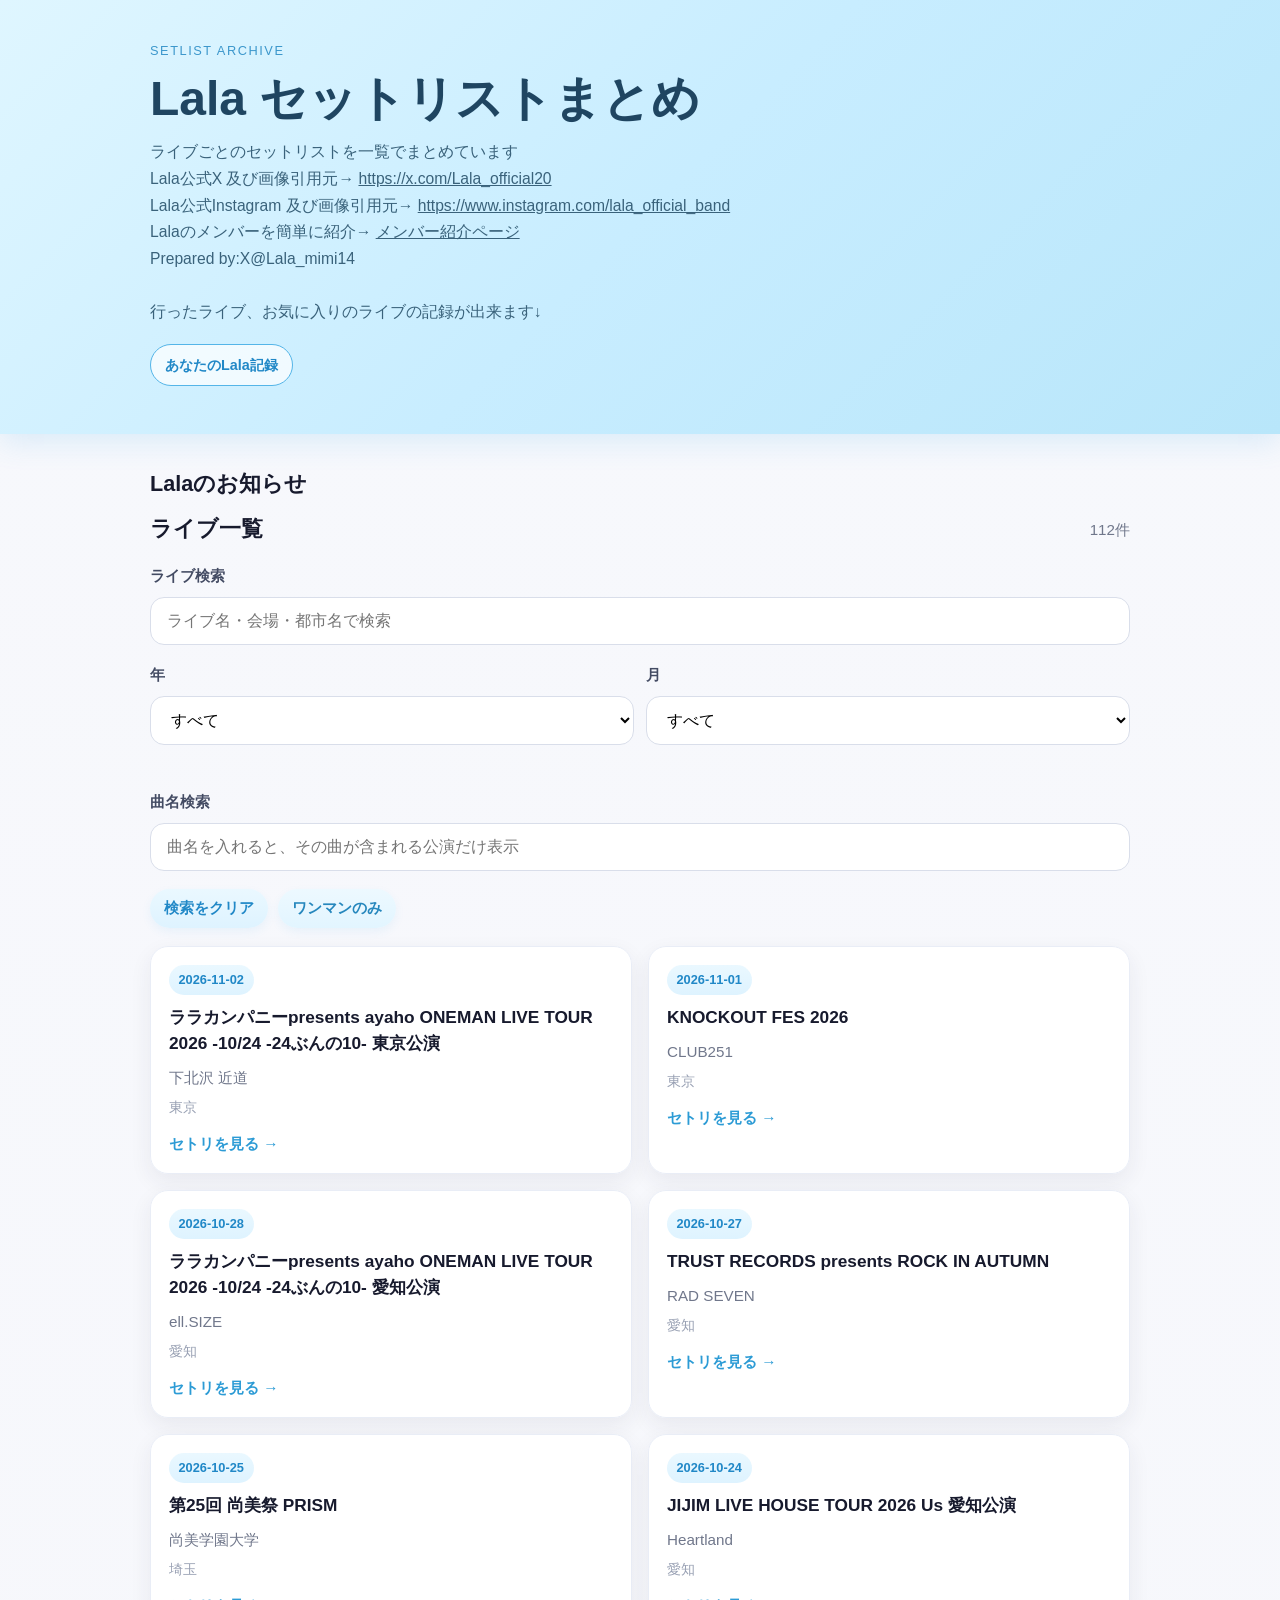
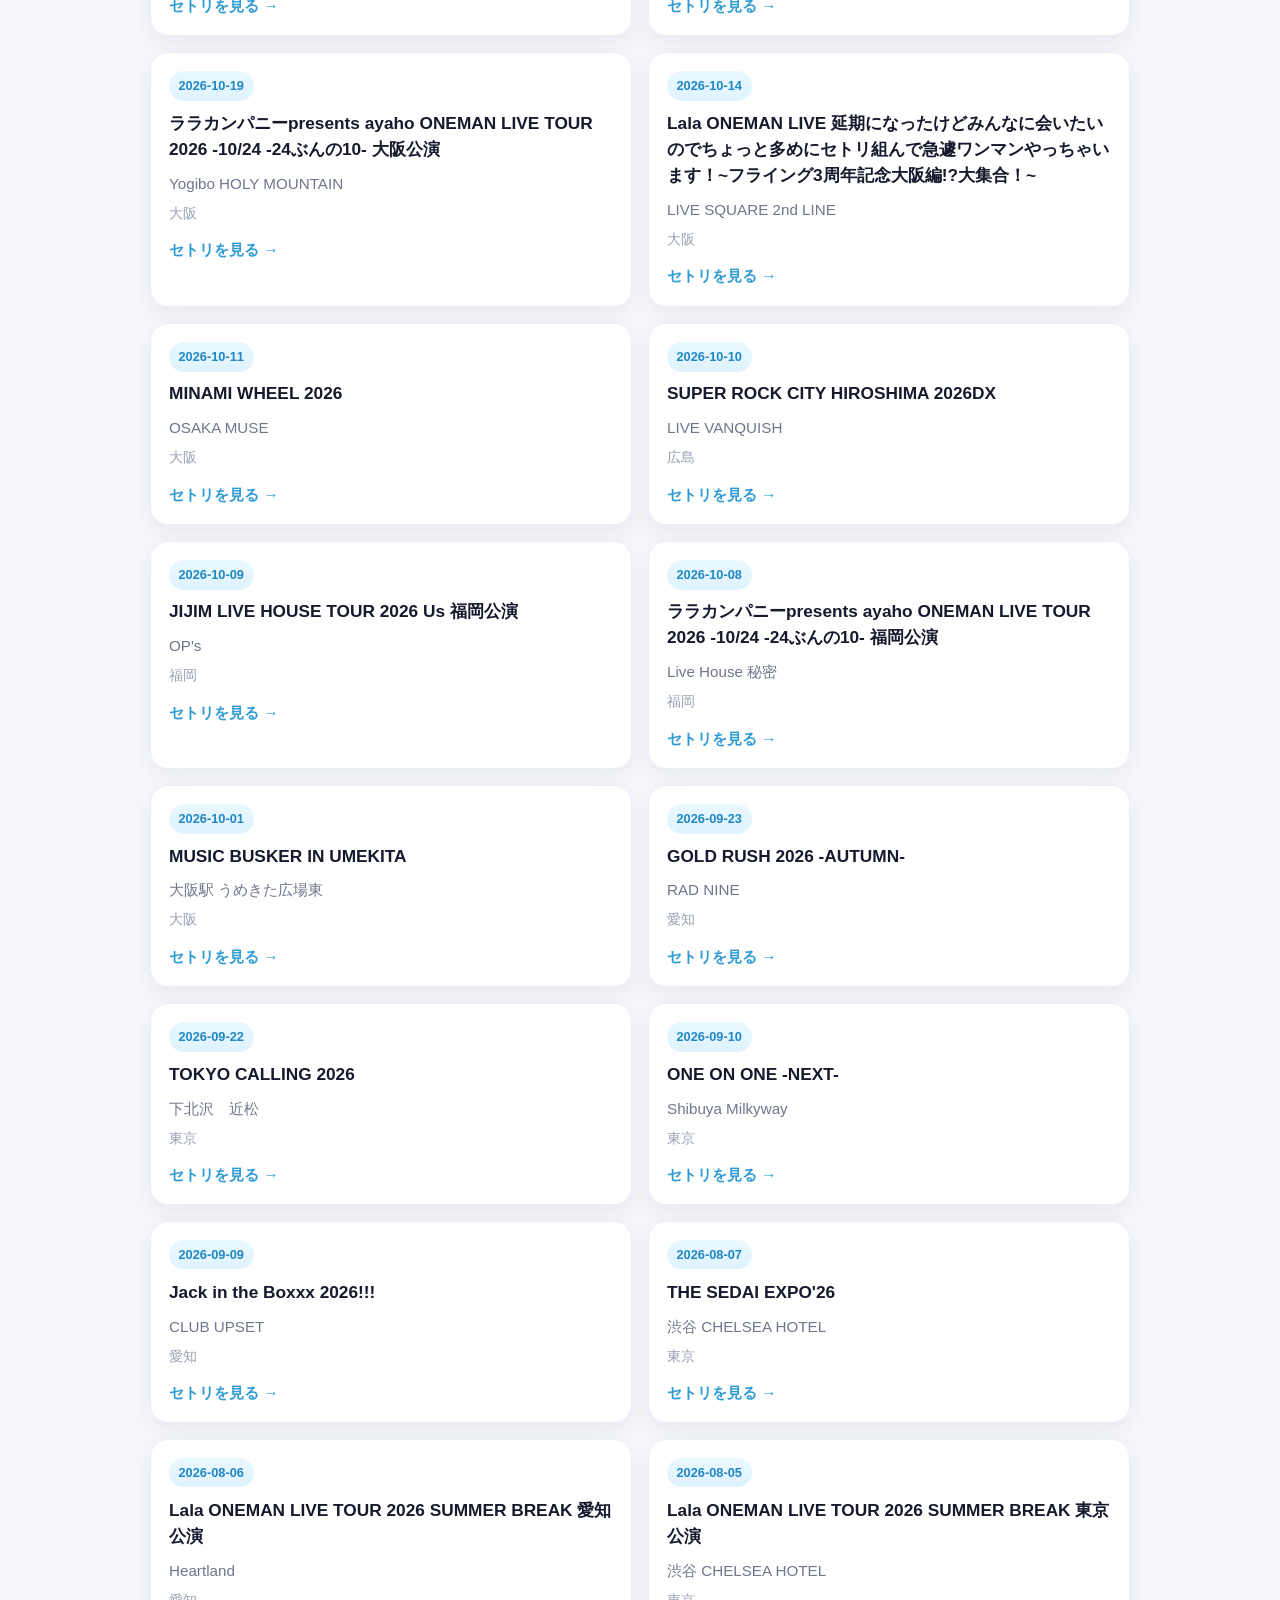
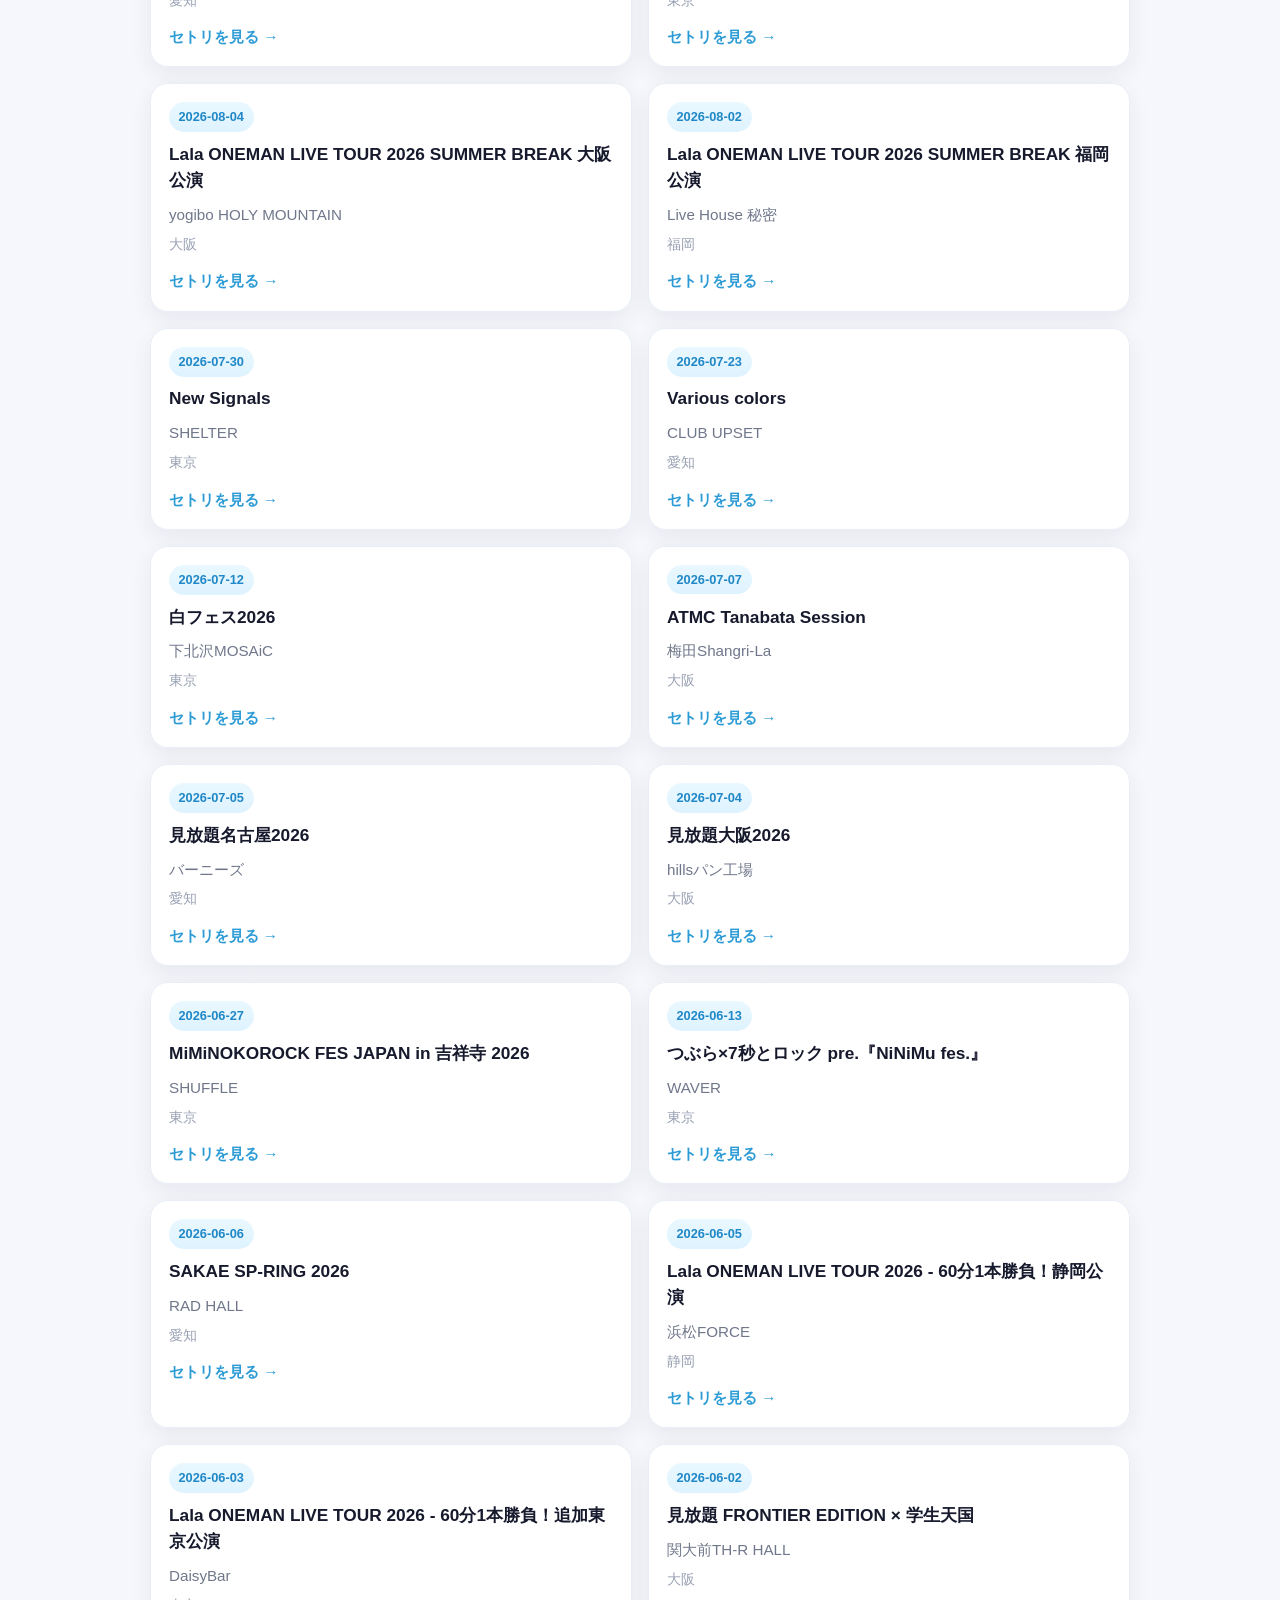
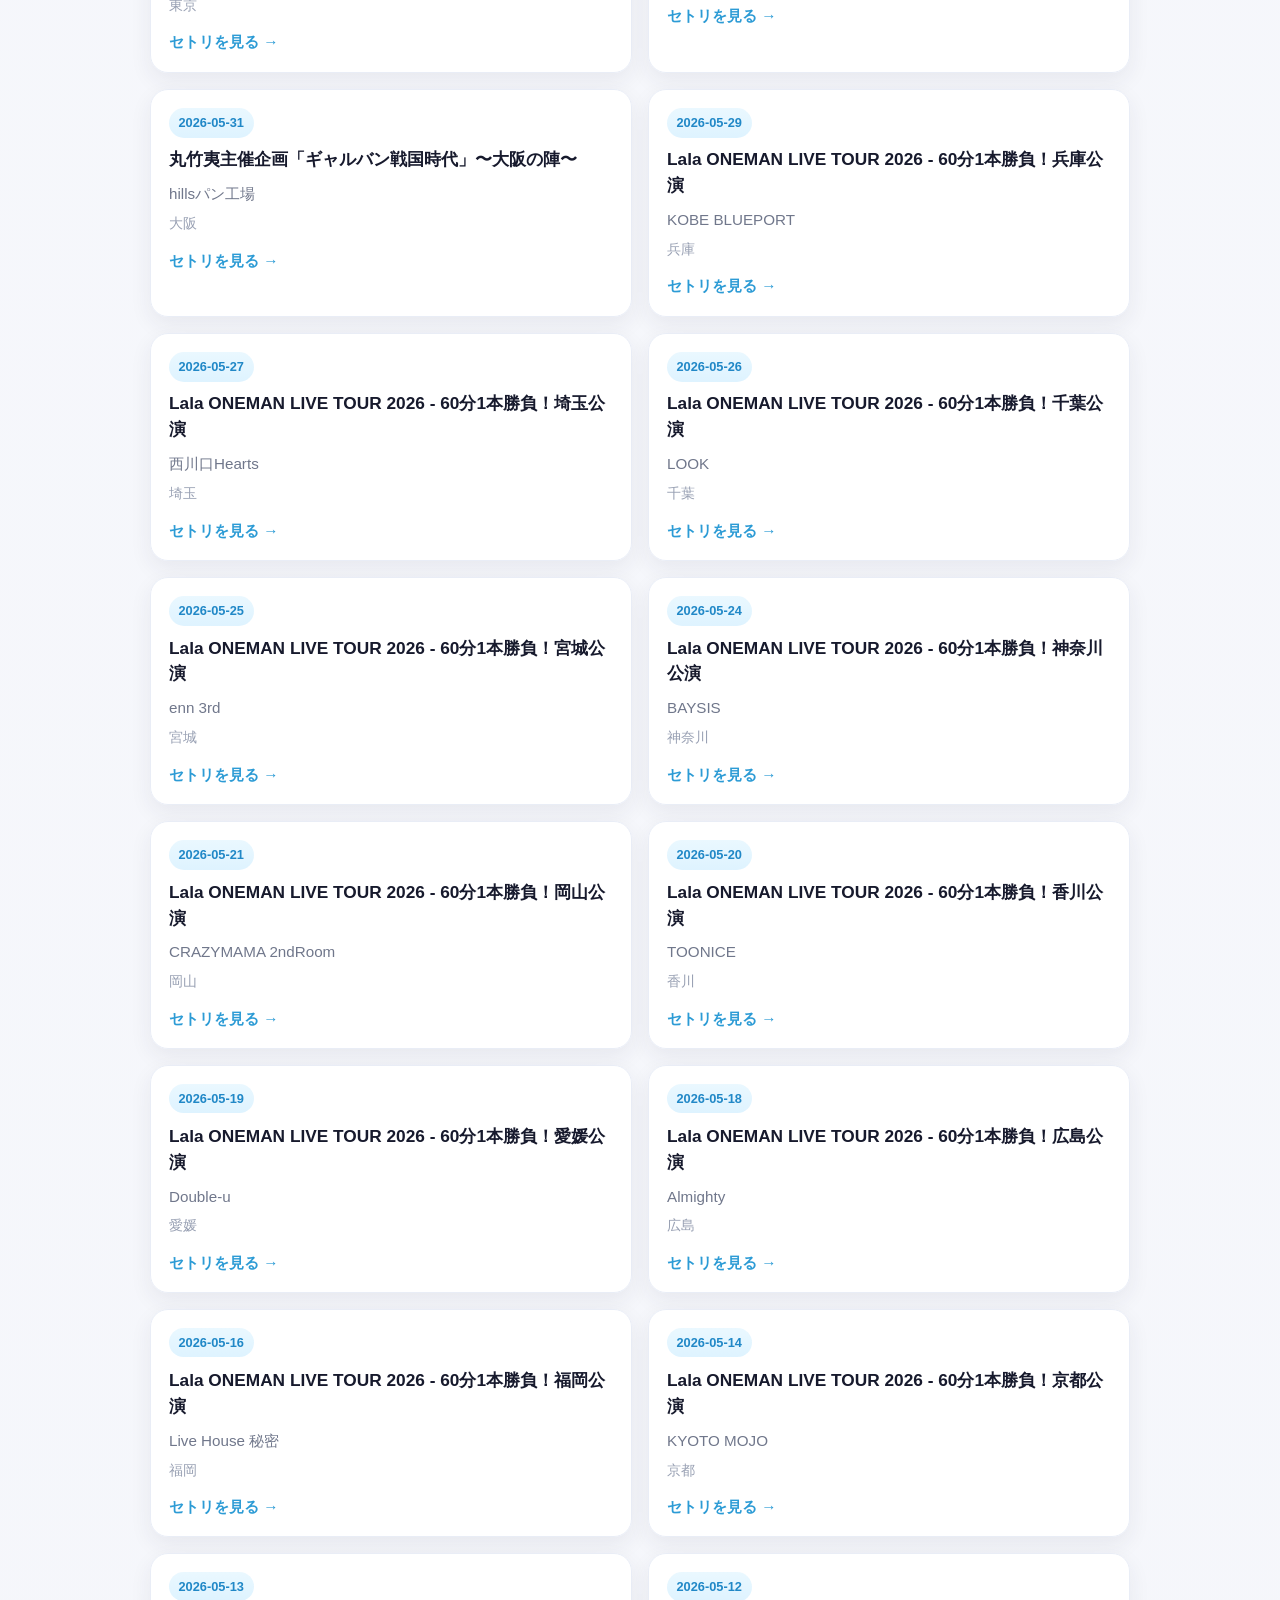
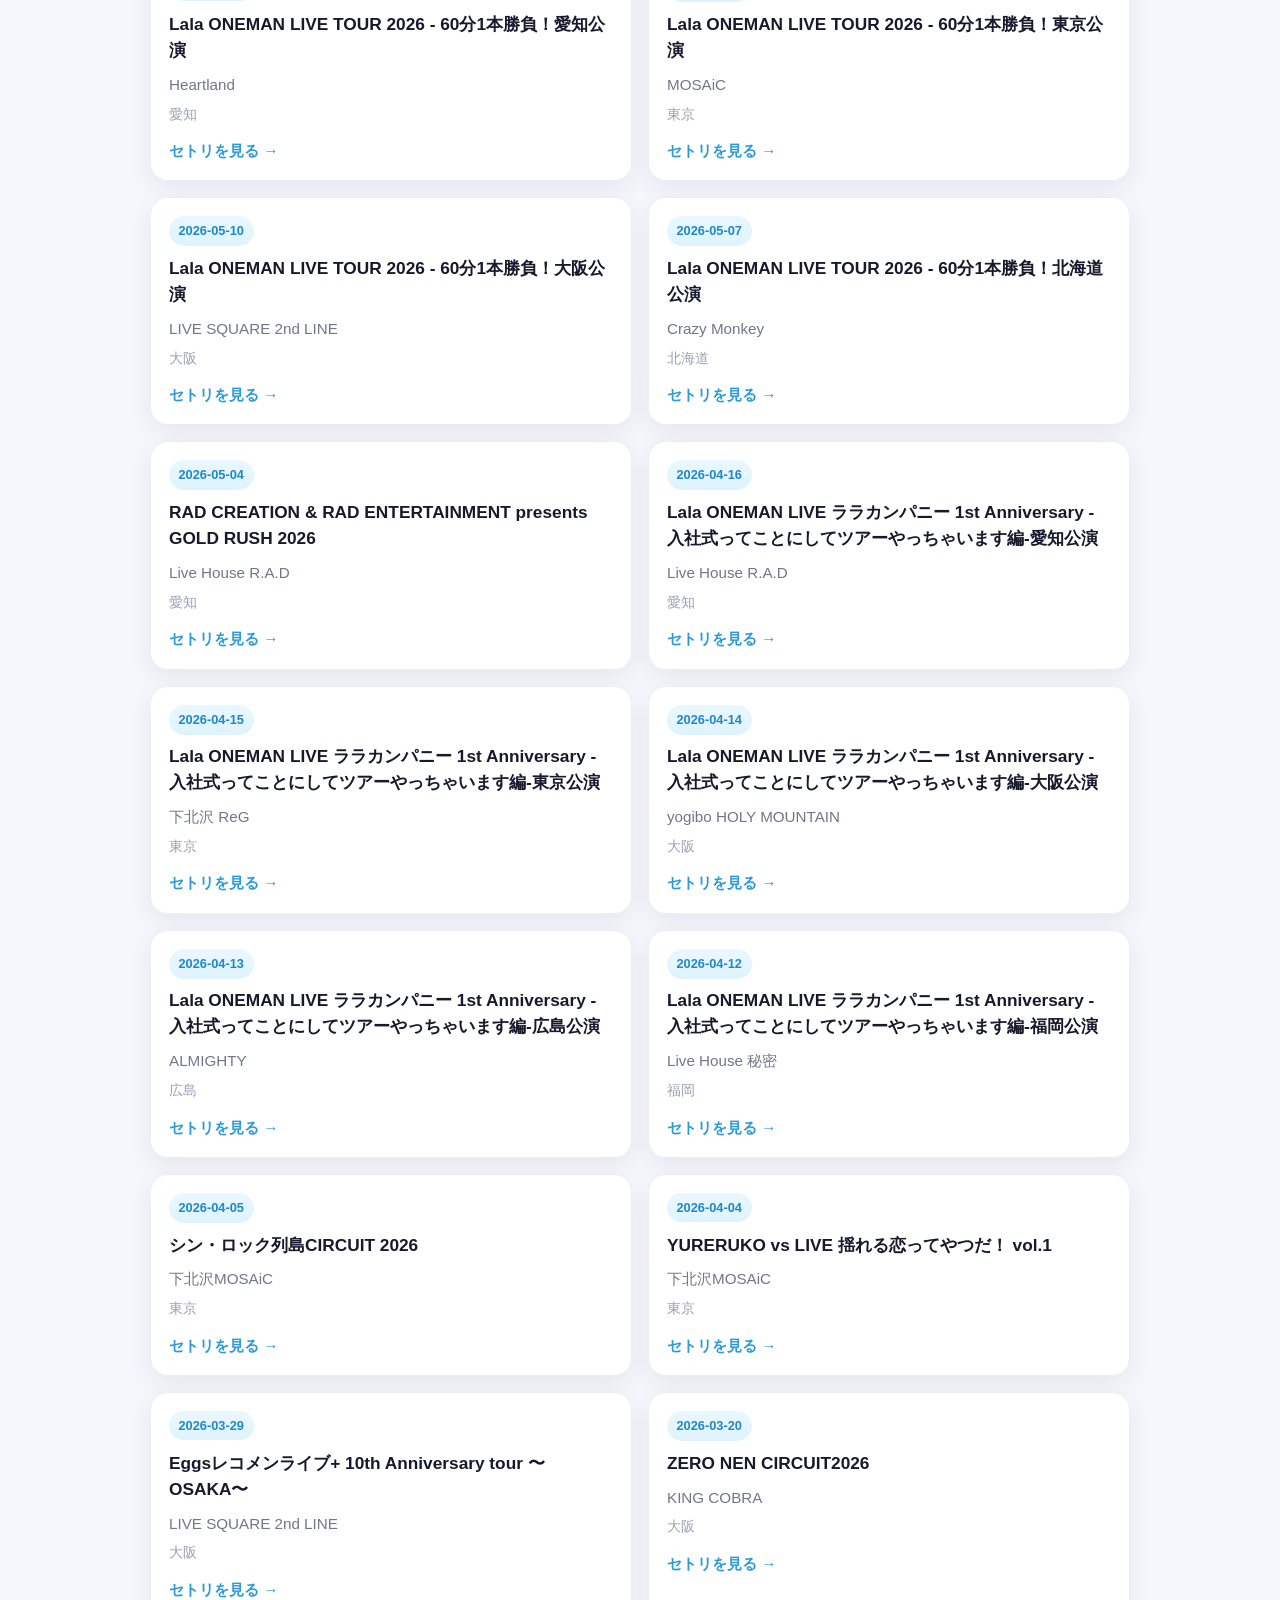
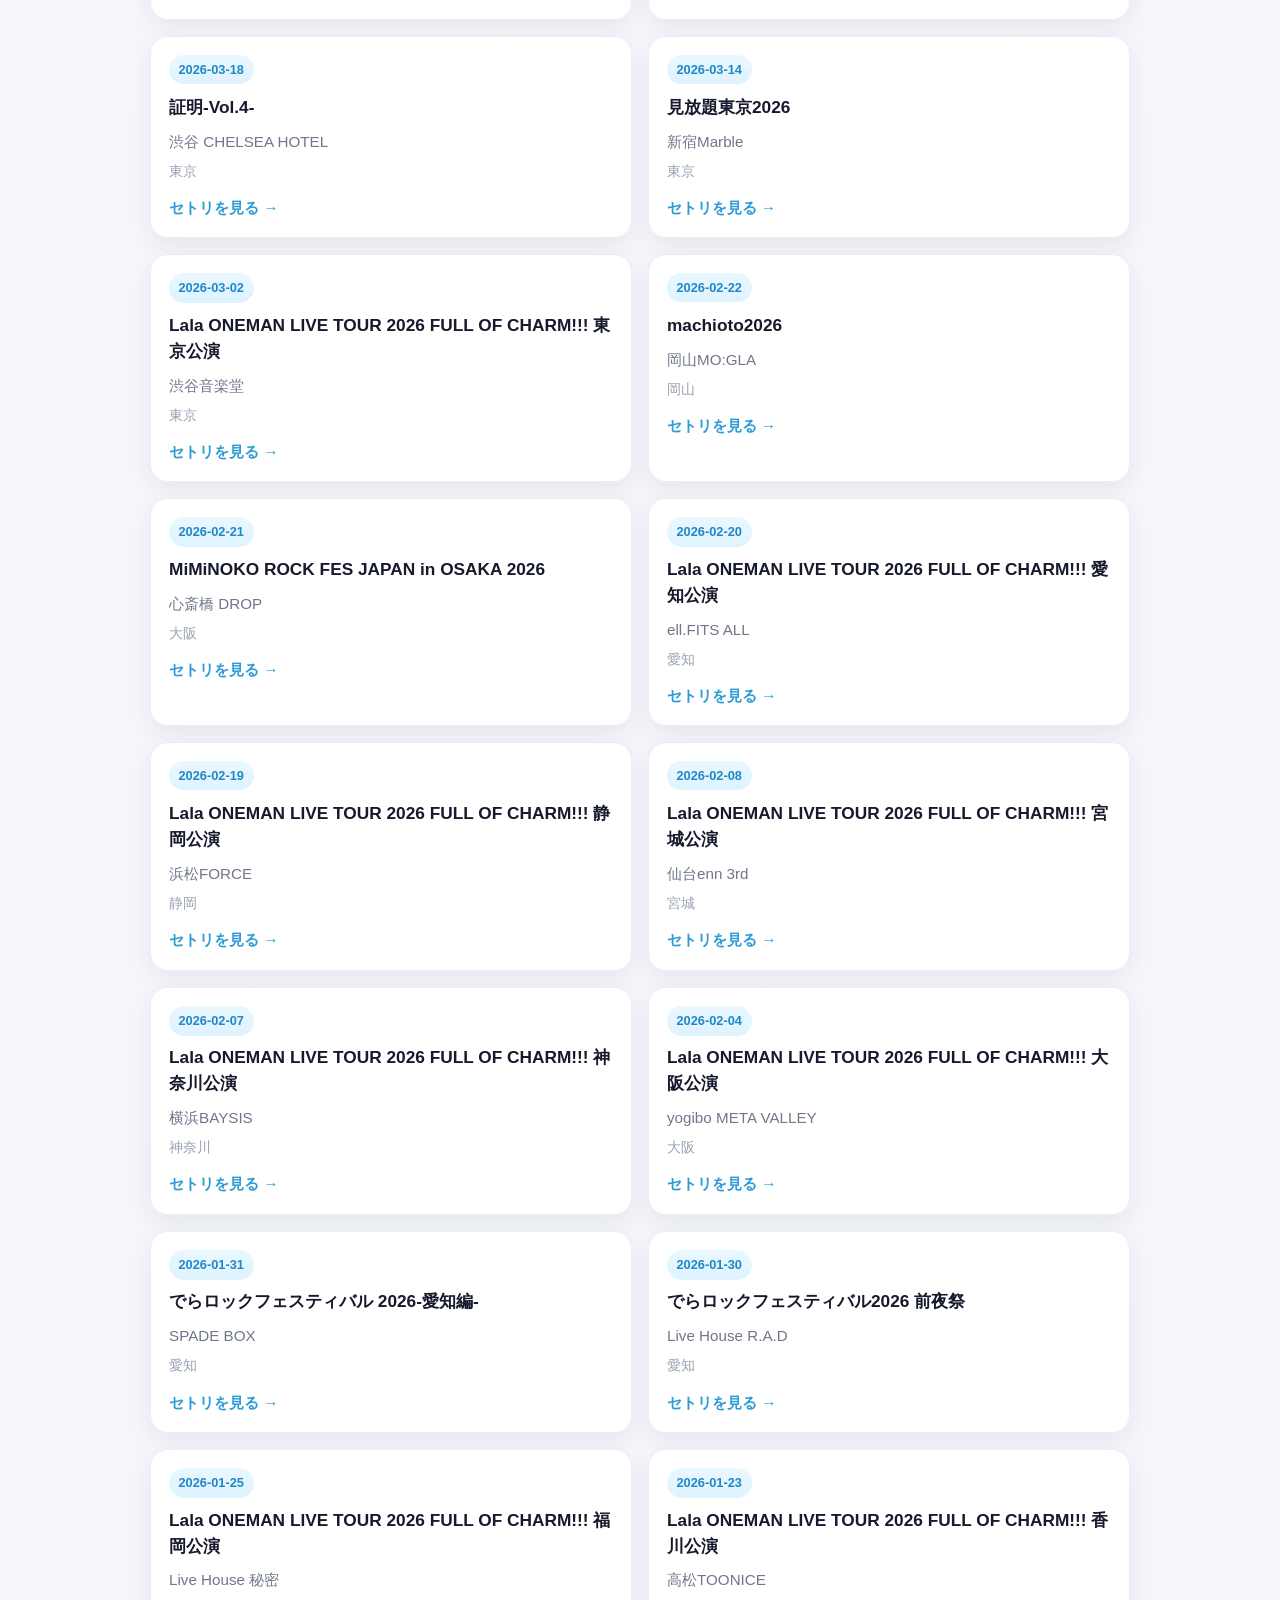
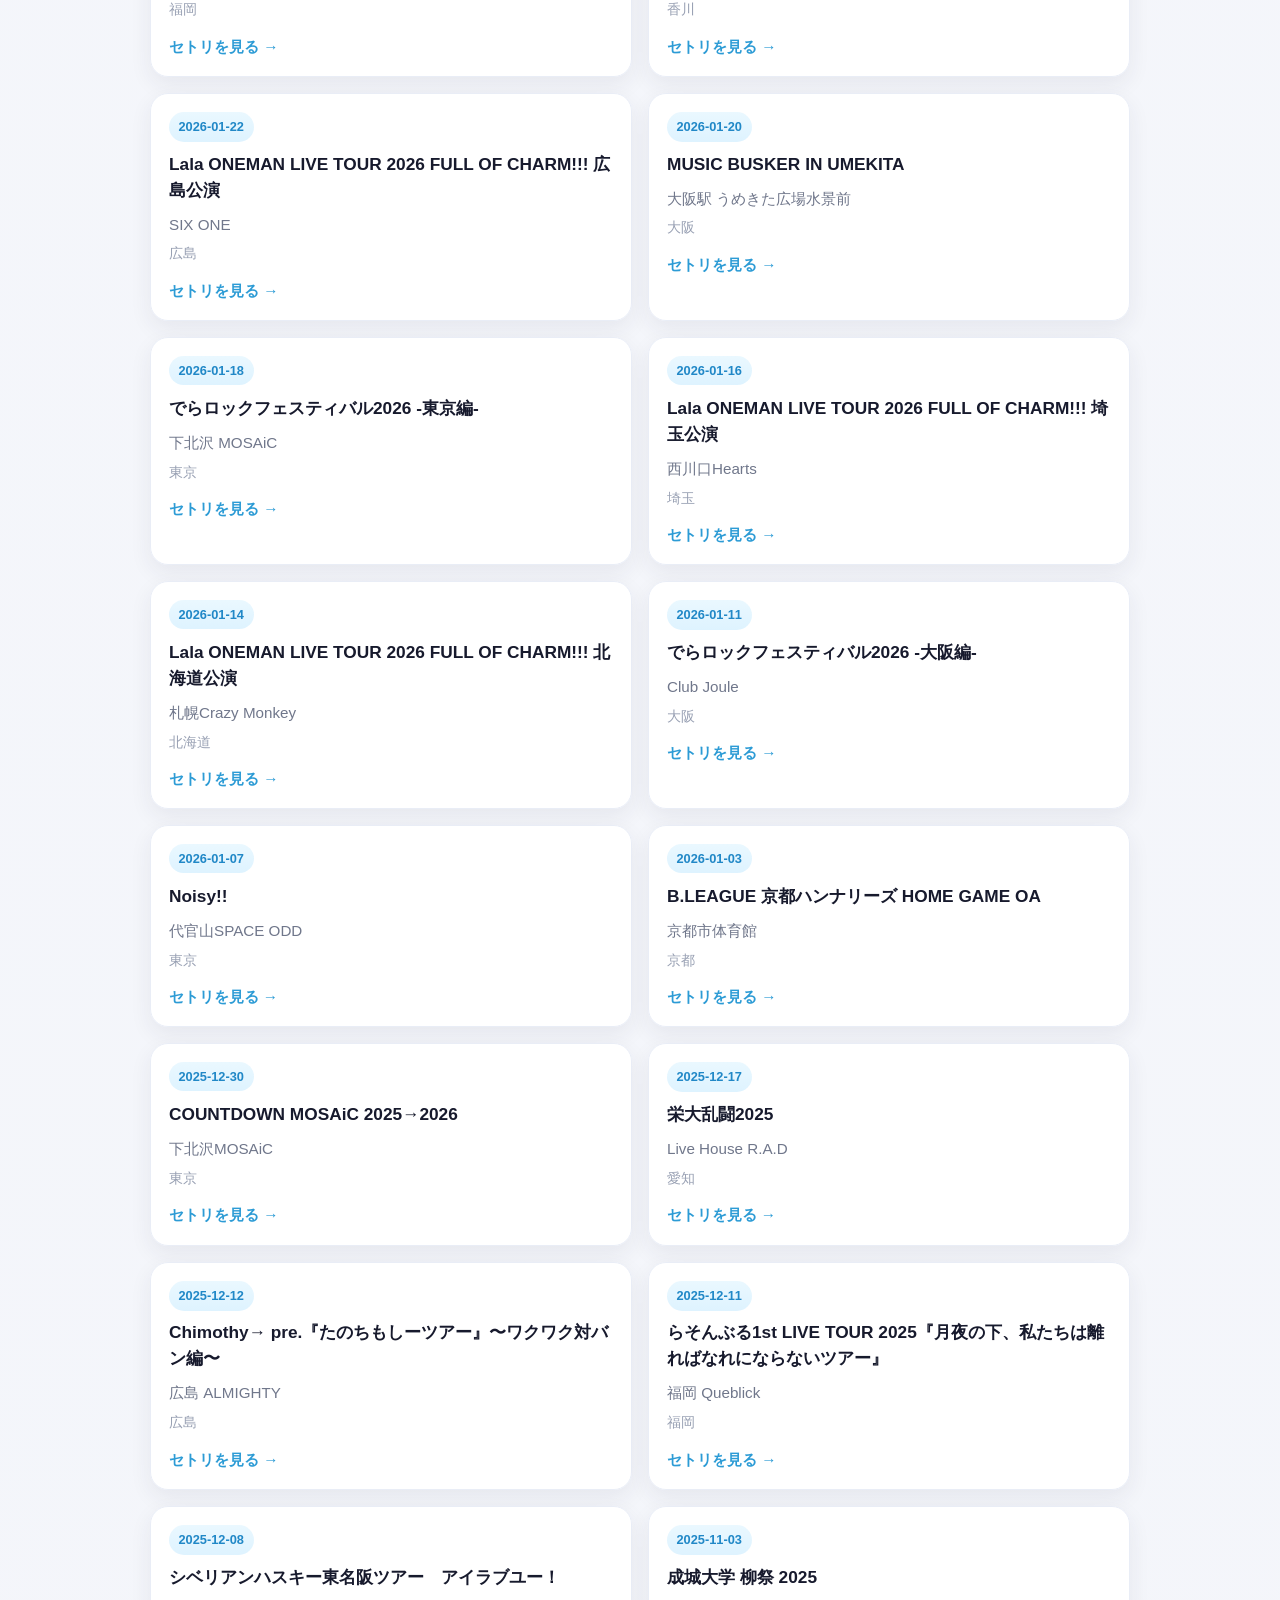
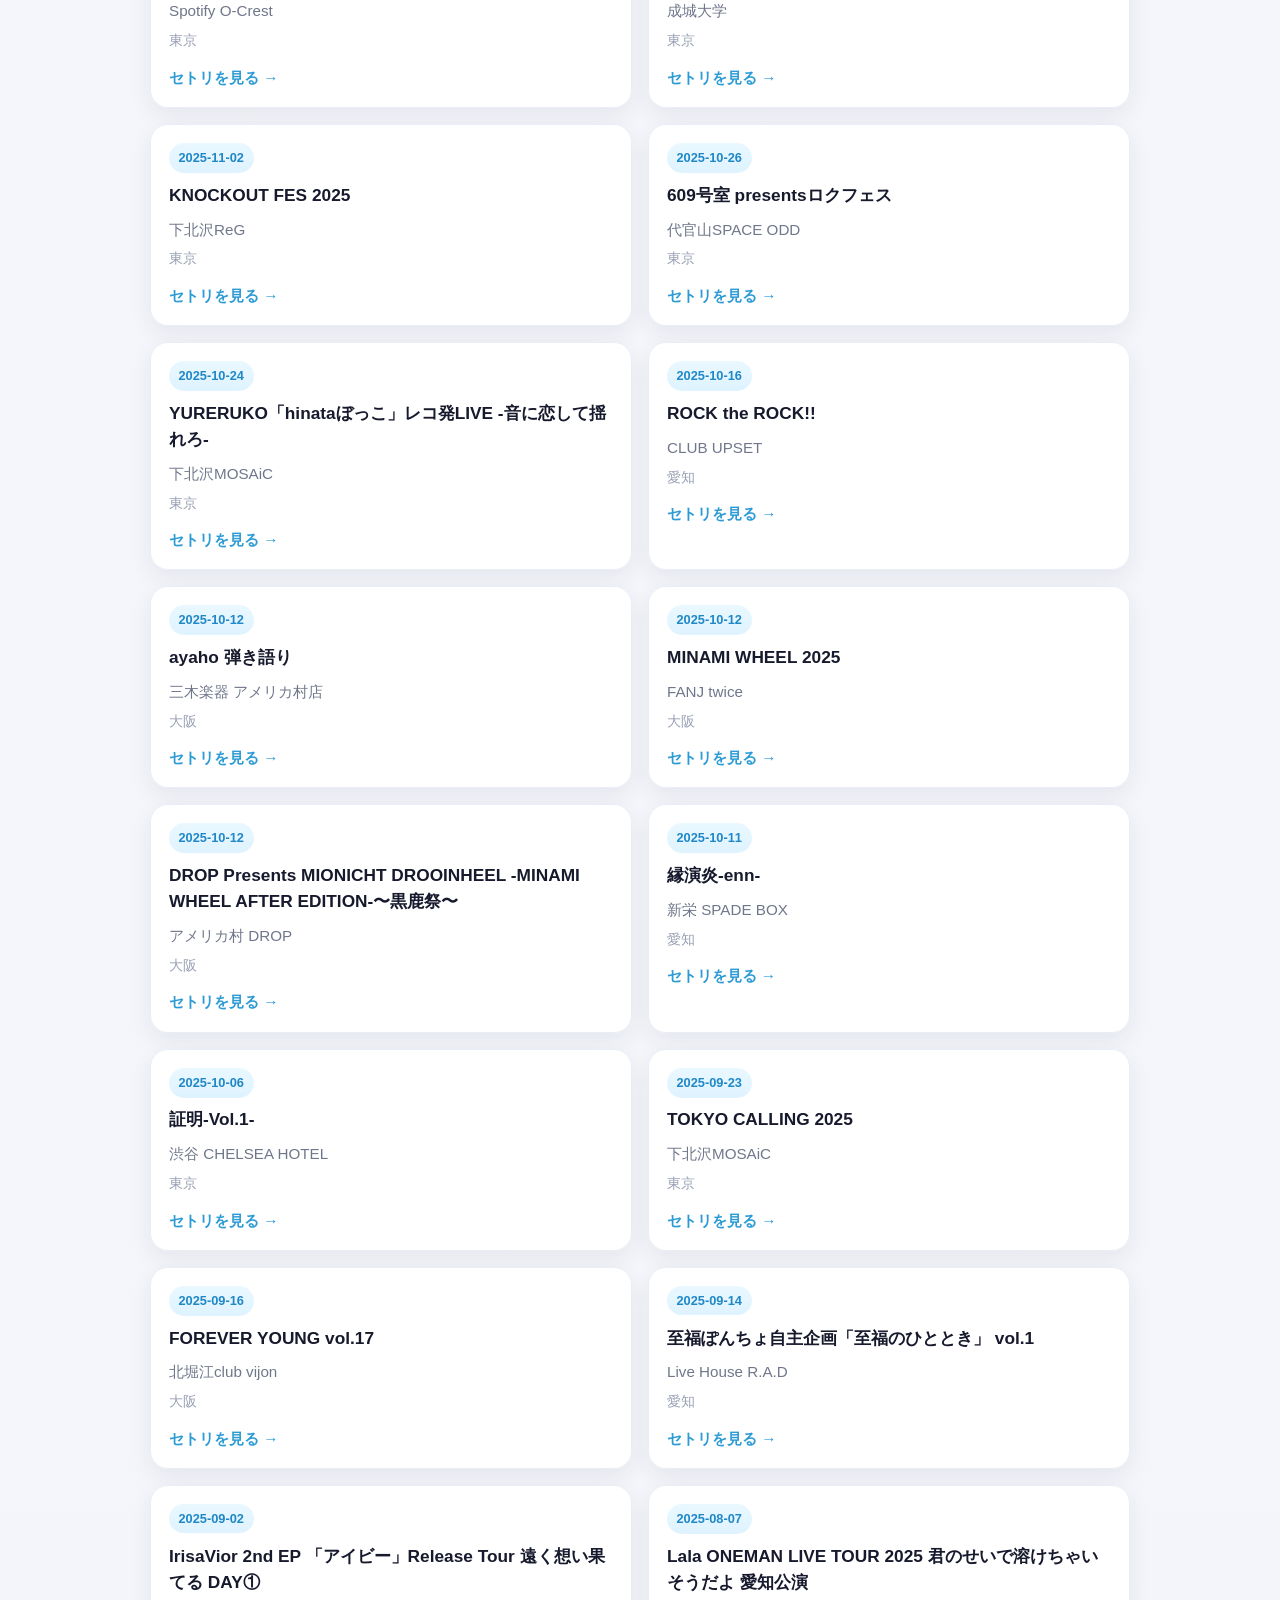
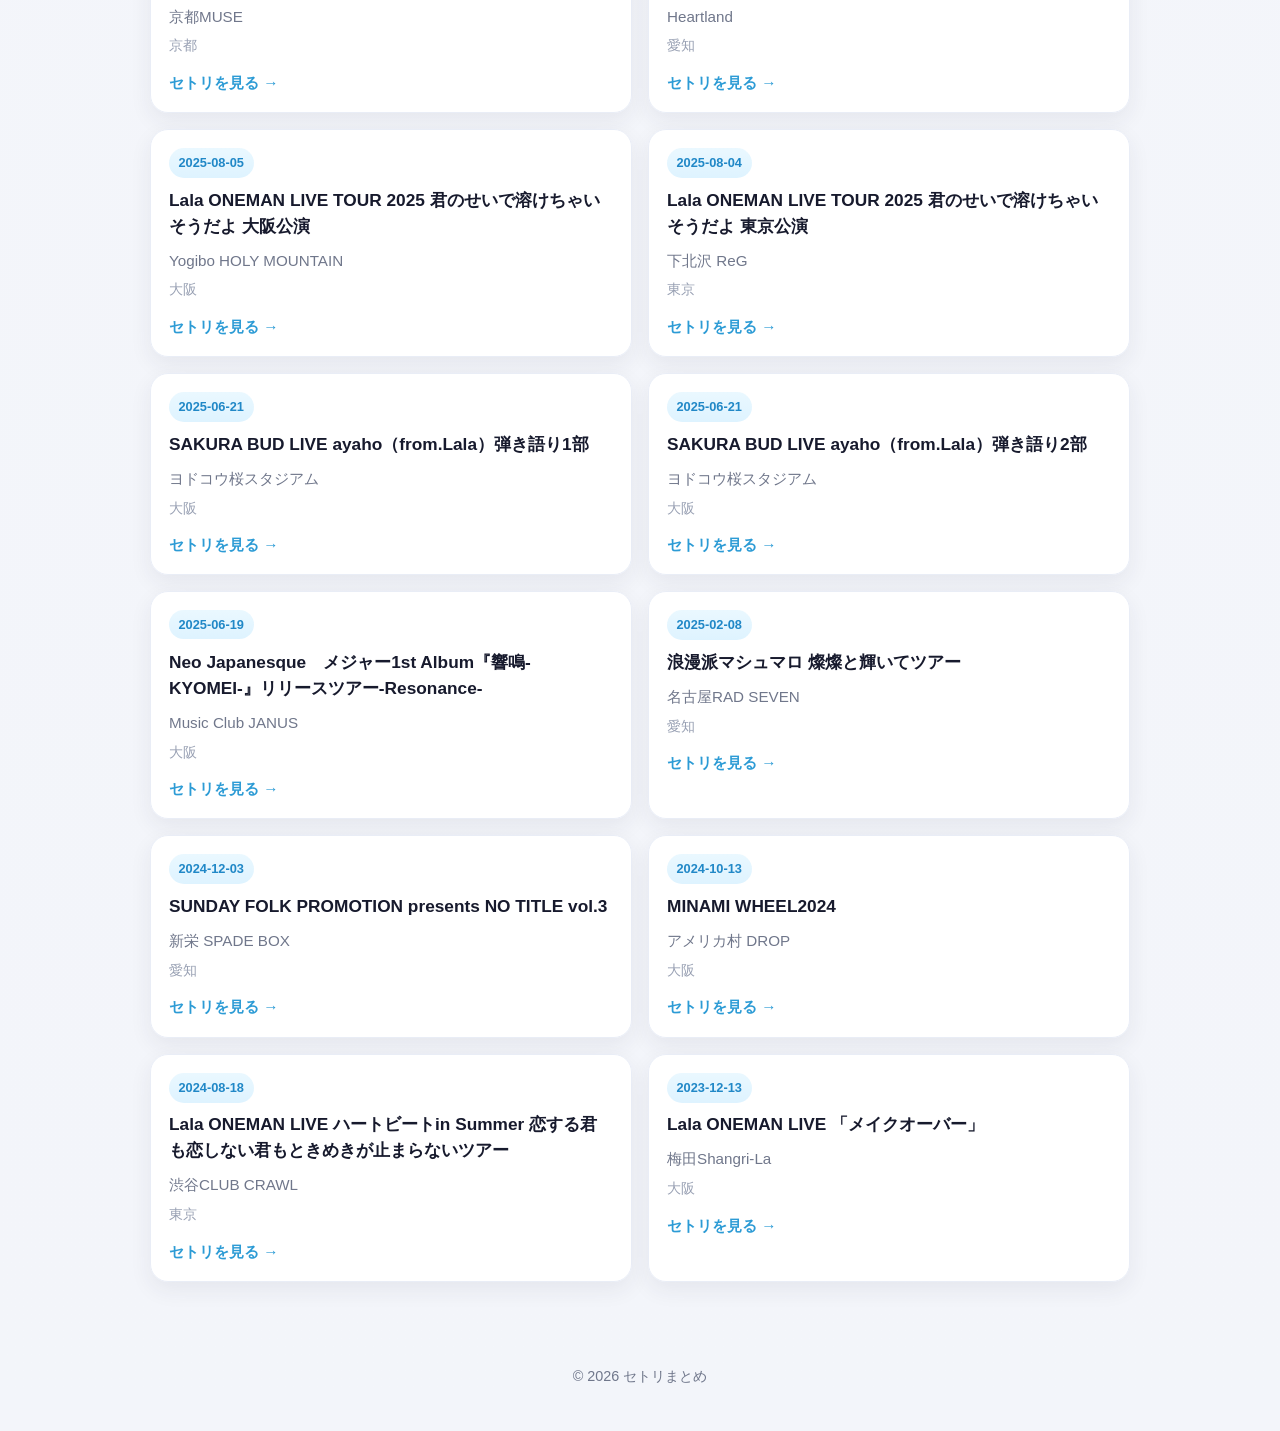
==== commit 058a2bf9: "Update index.html" ====
--- a/index.html
+++ b/index.html
@@ -85,7 +85,7 @@
       <h2 class="section-title">Lalaのお知らせ</h2>
 
       <blockquote class="twitter-tweet">
-        <a href="https://x.com/lala_official20/status/2089653602638028821?s=46"></a>
+        <a href="https://x.com/Lala_official20/status/2116530844965994888"></a>
       </blockquote>
 
       <script
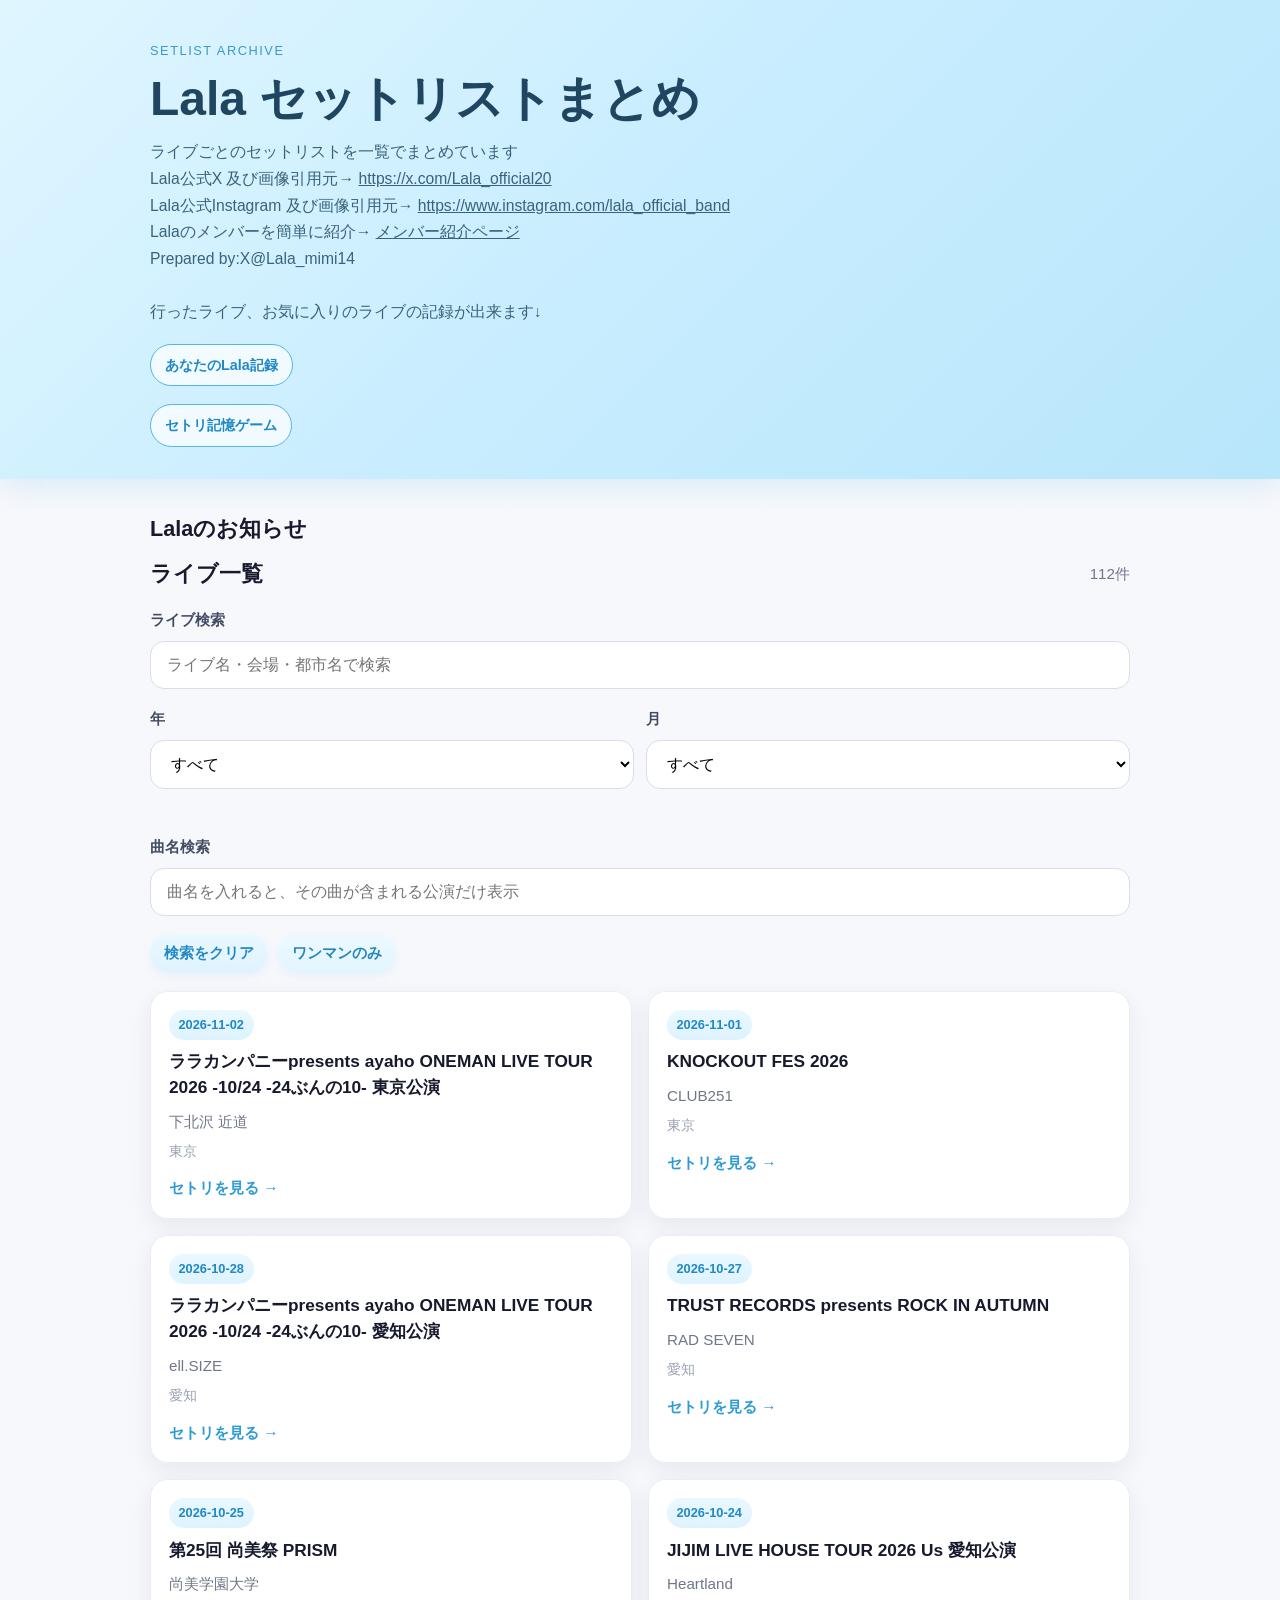
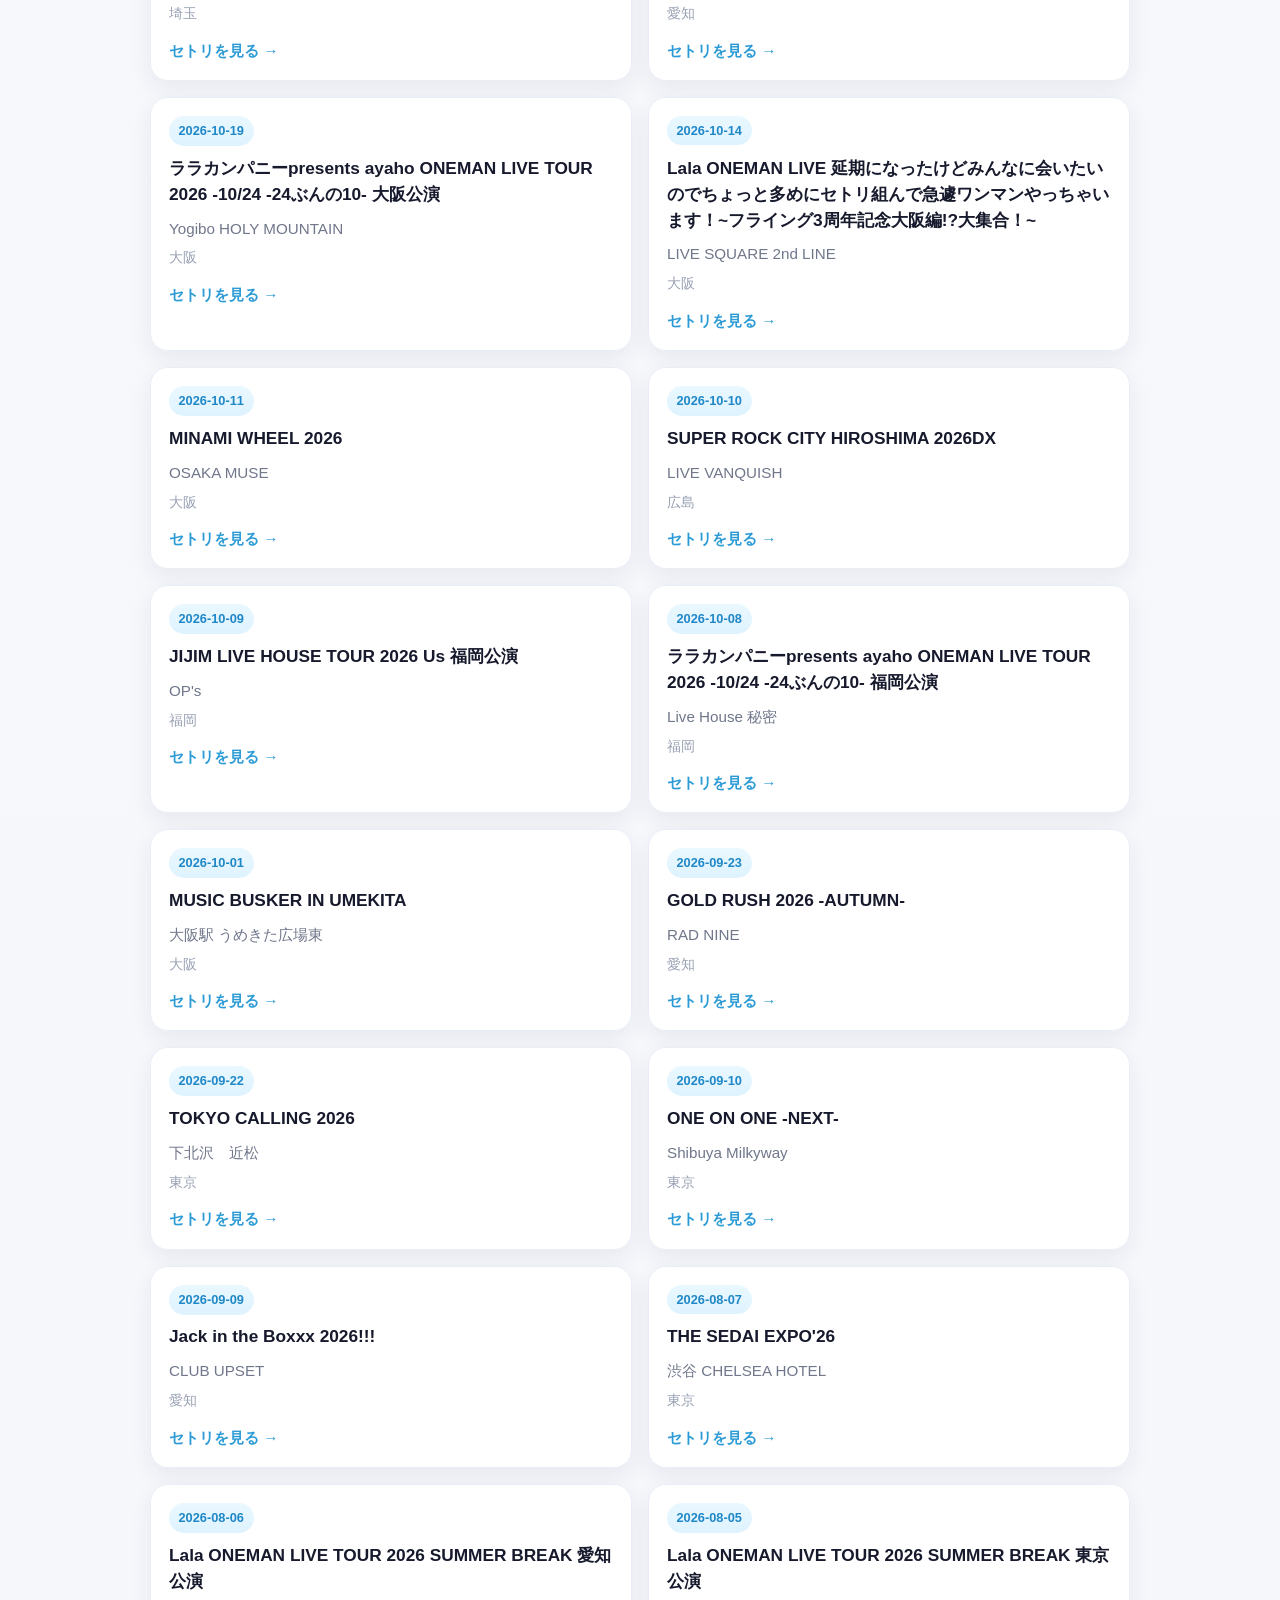
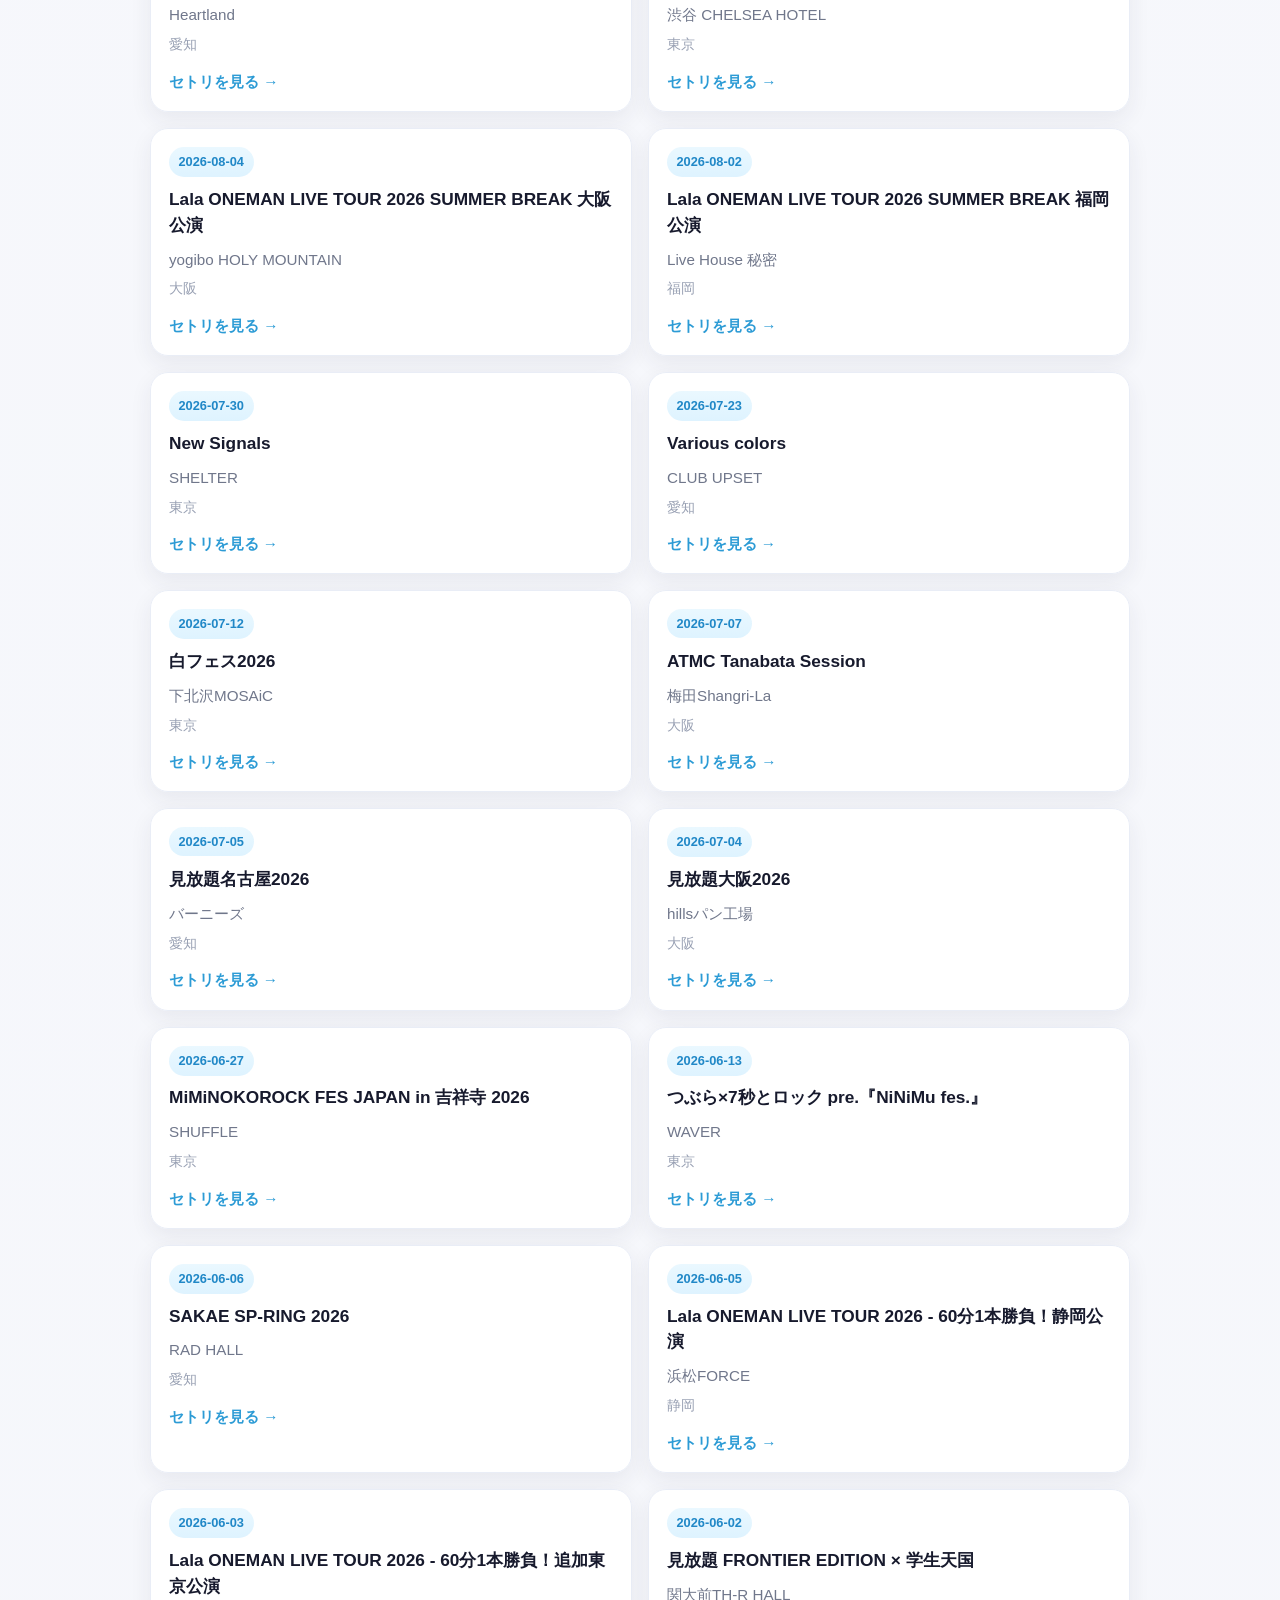
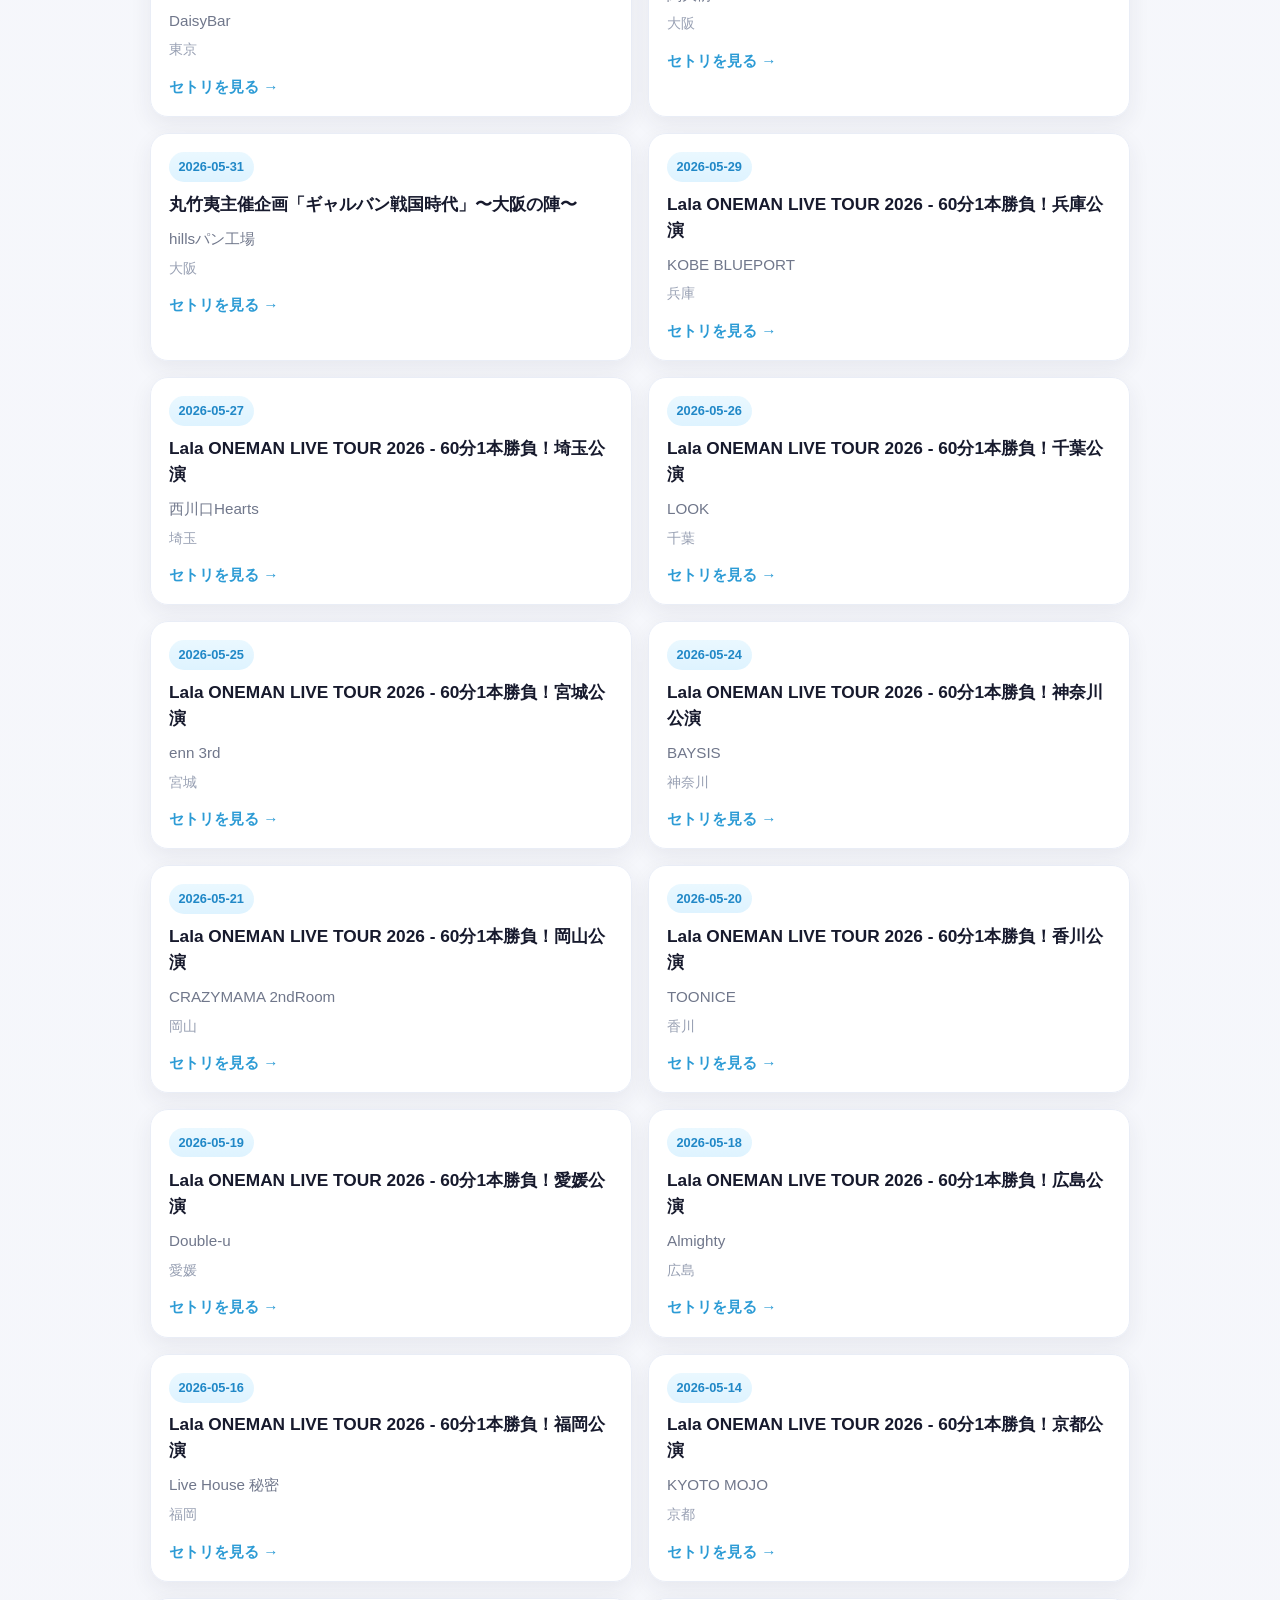
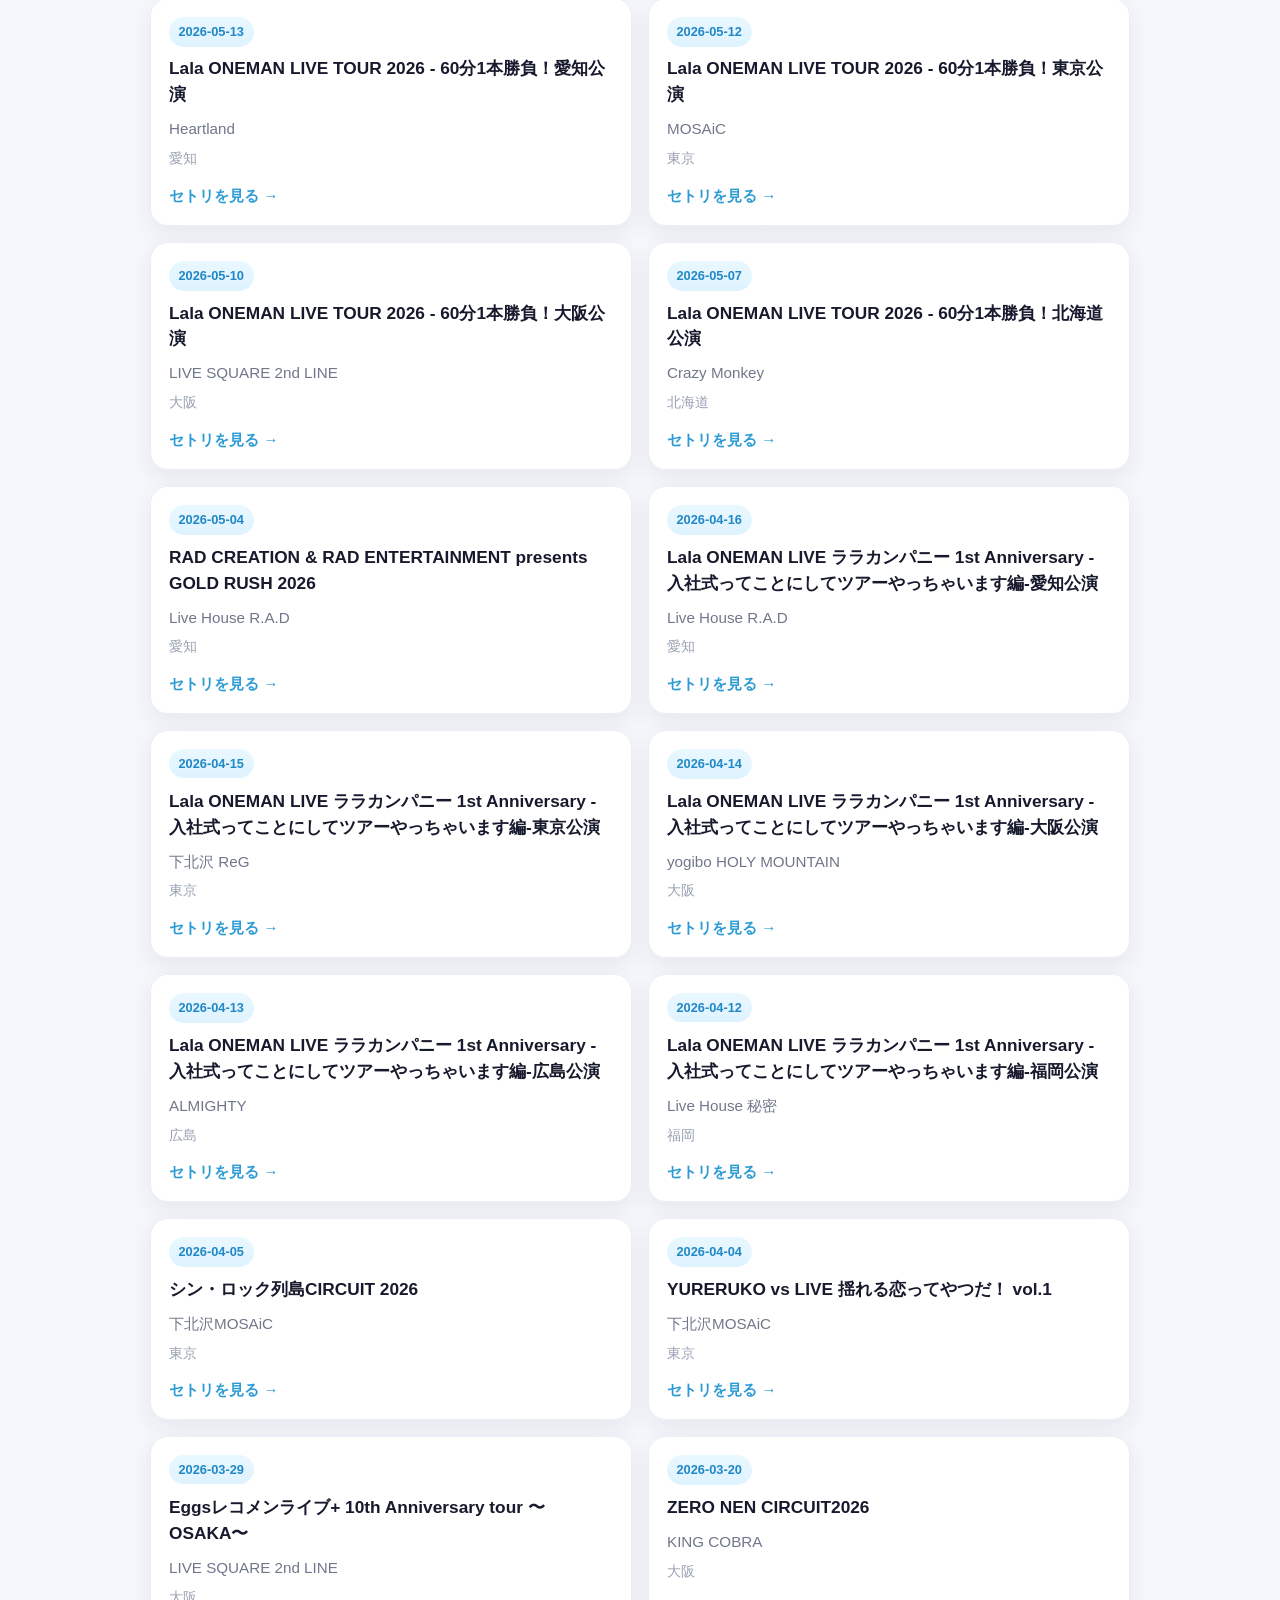
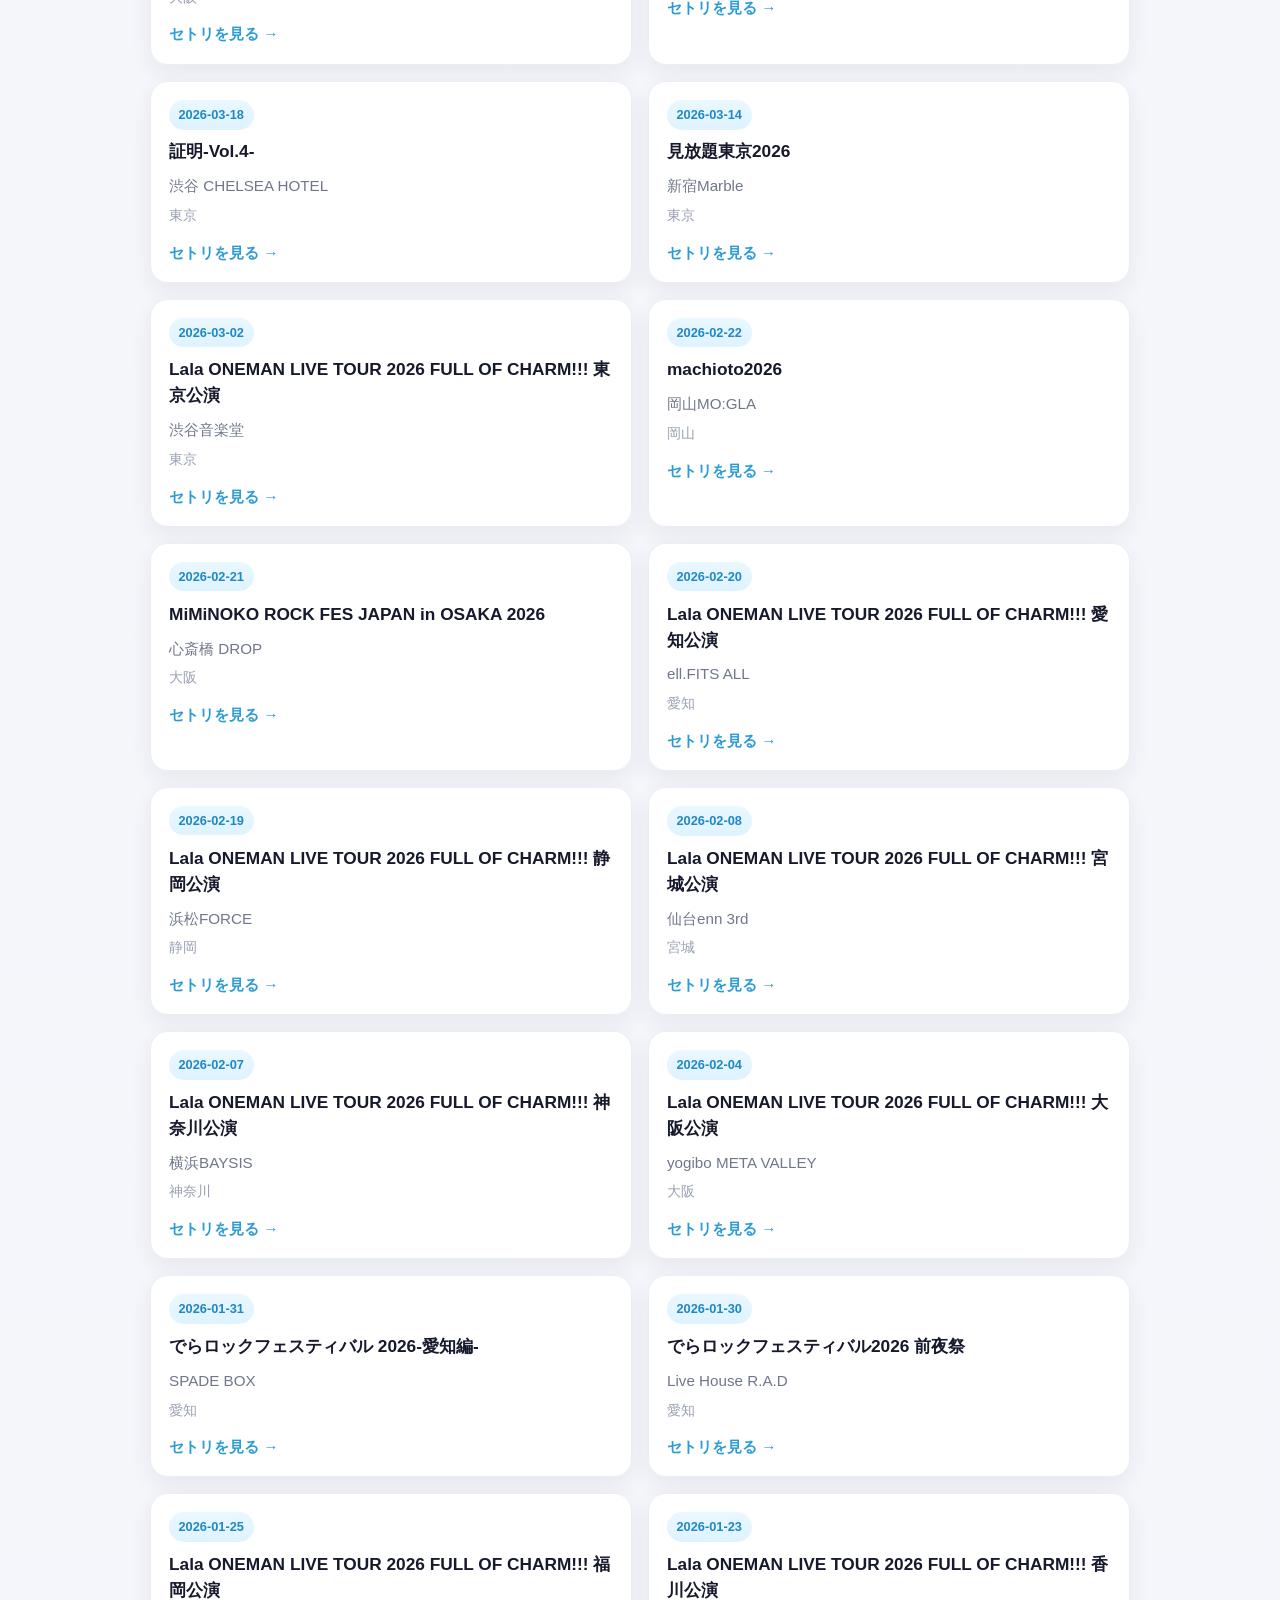
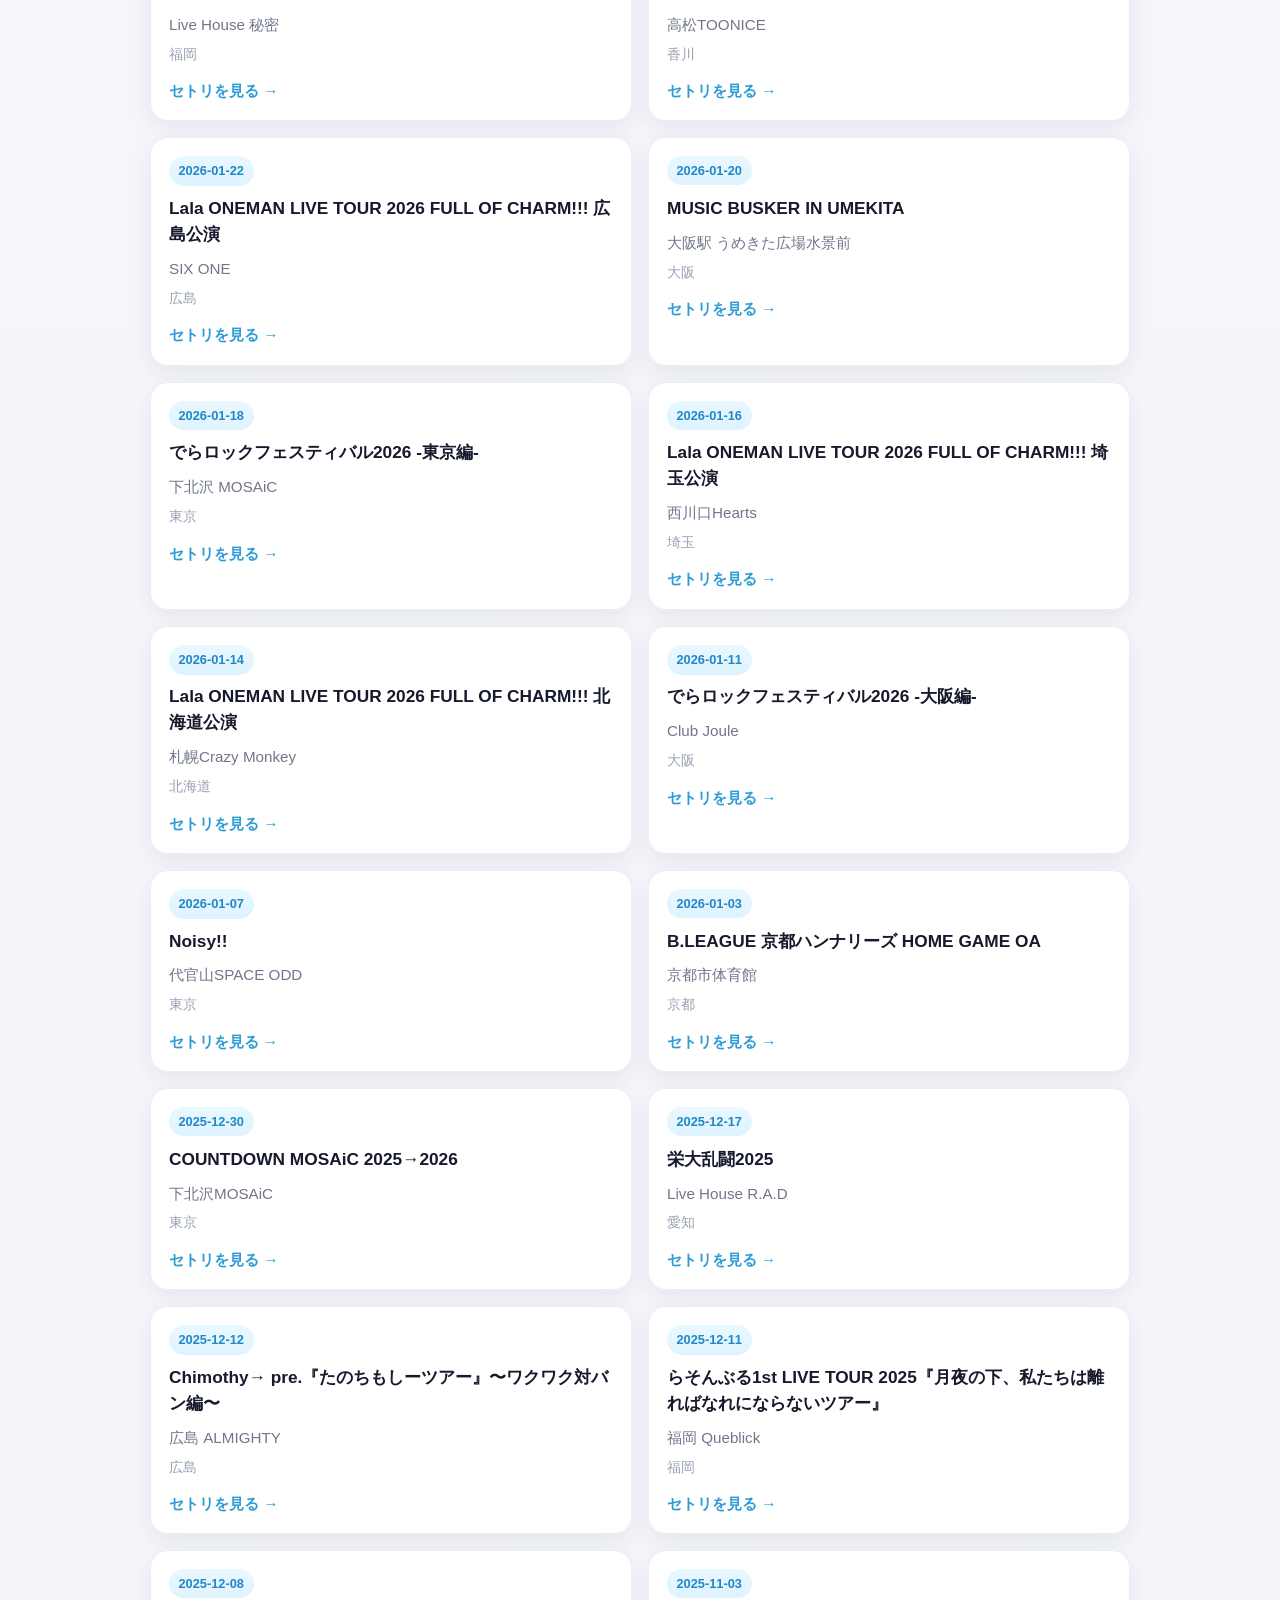
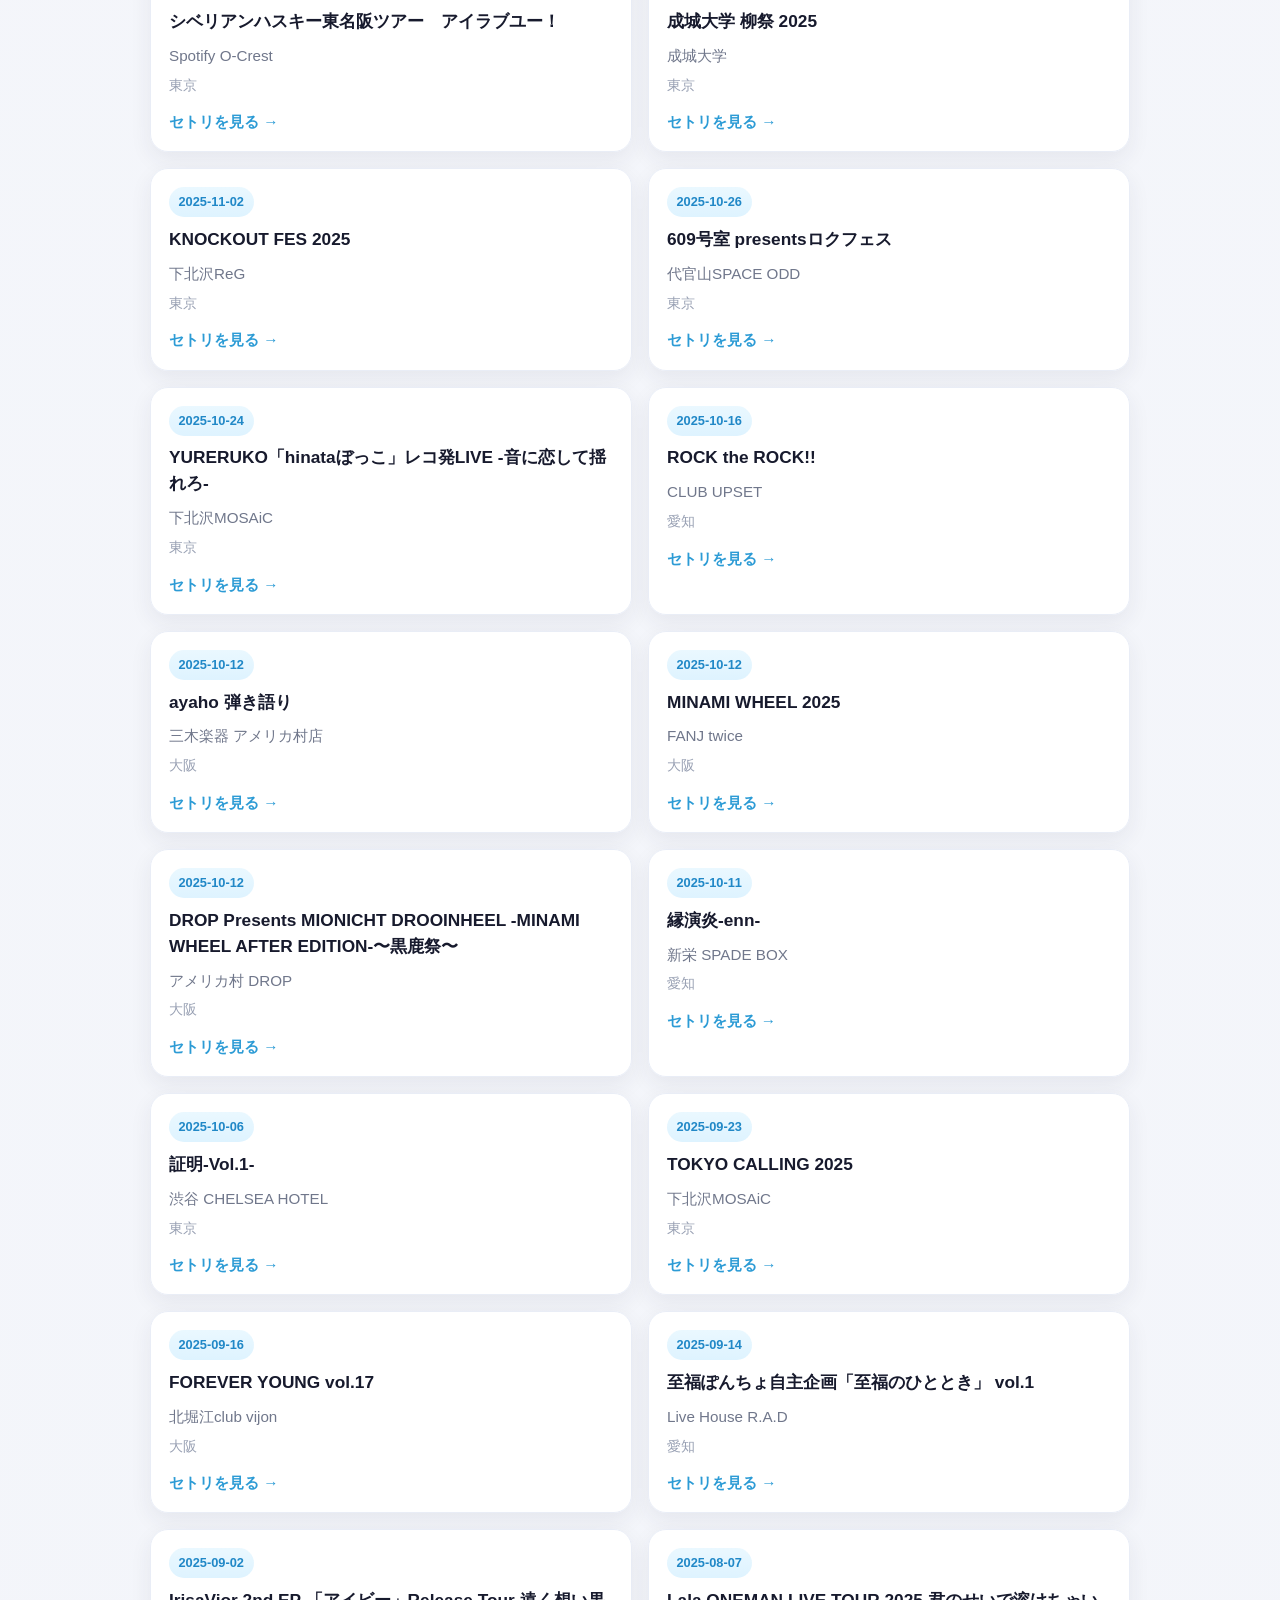
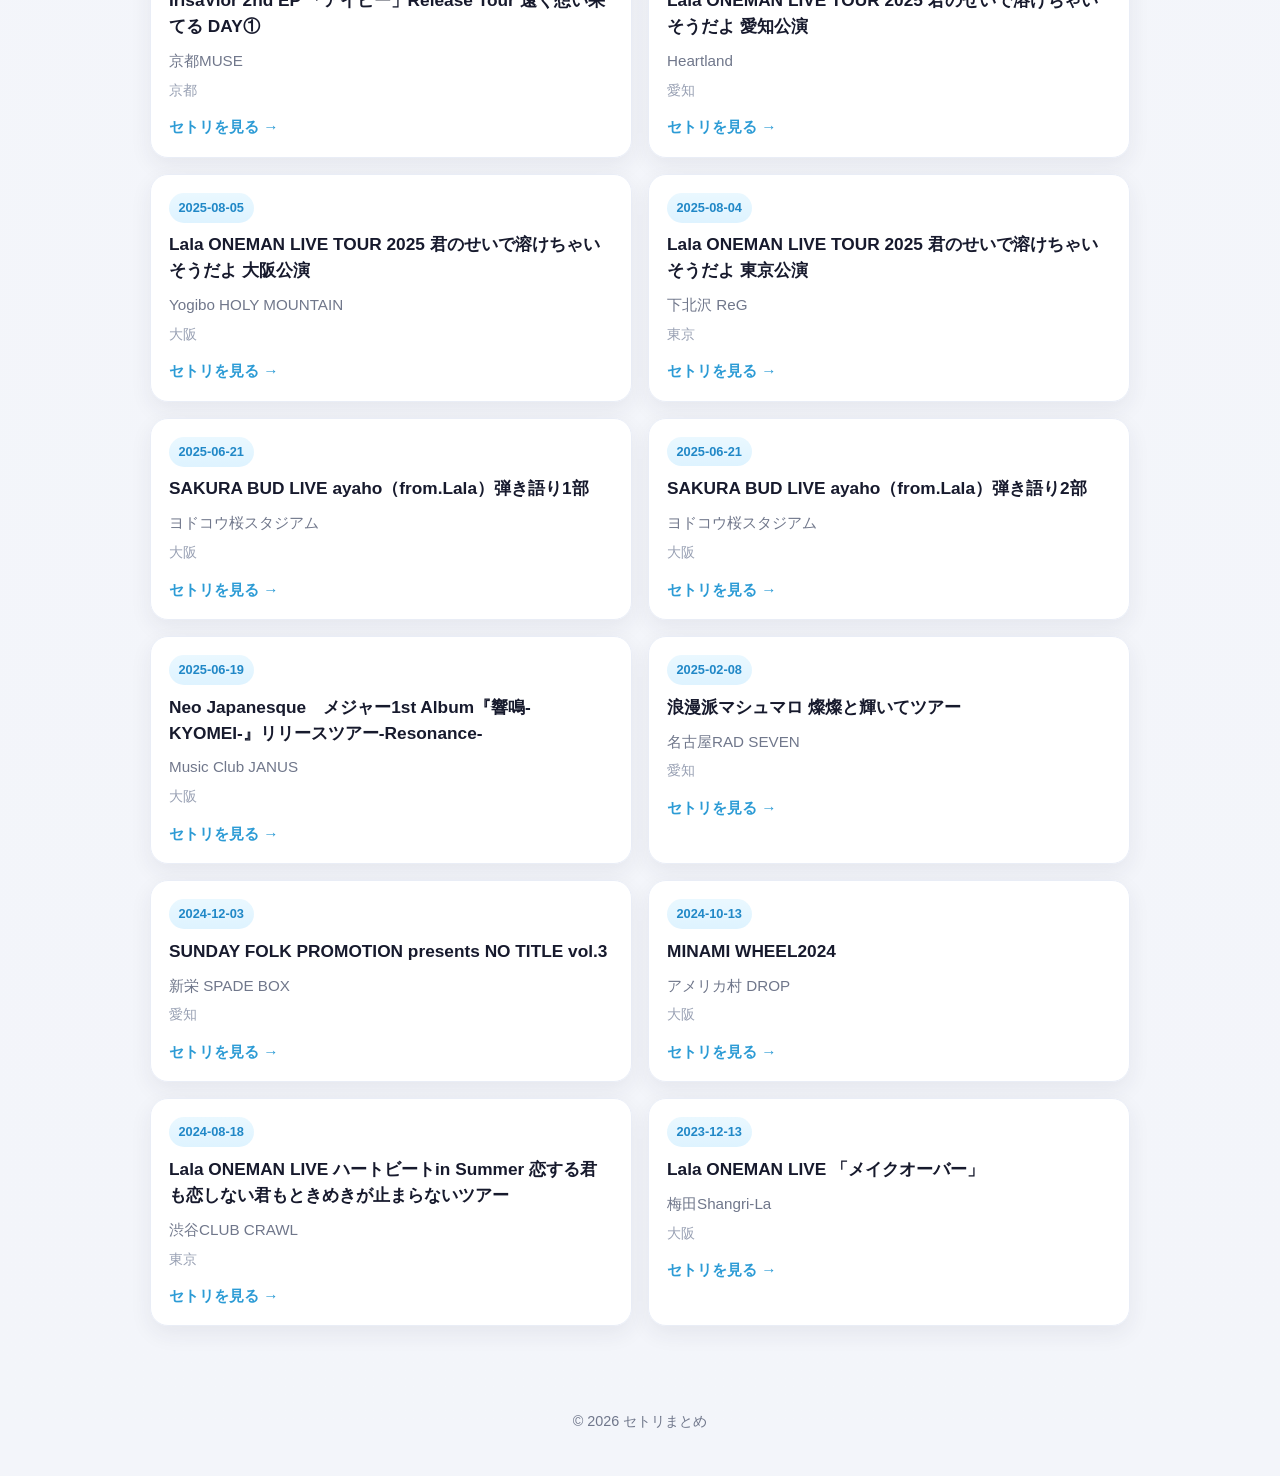
==== commit a2e11d1e: "Update index.html" ====
--- a/index.html
+++ b/index.html
@@ -73,7 +73,12 @@
             あなたのLala記録
           </a>
         </p>
-      </p>
+
+        <p class="header-nav">
+          <a href="game.html">
+            セトリ記憶ゲーム
+          </a>
+        </p>
     </div>
   </header>
 
